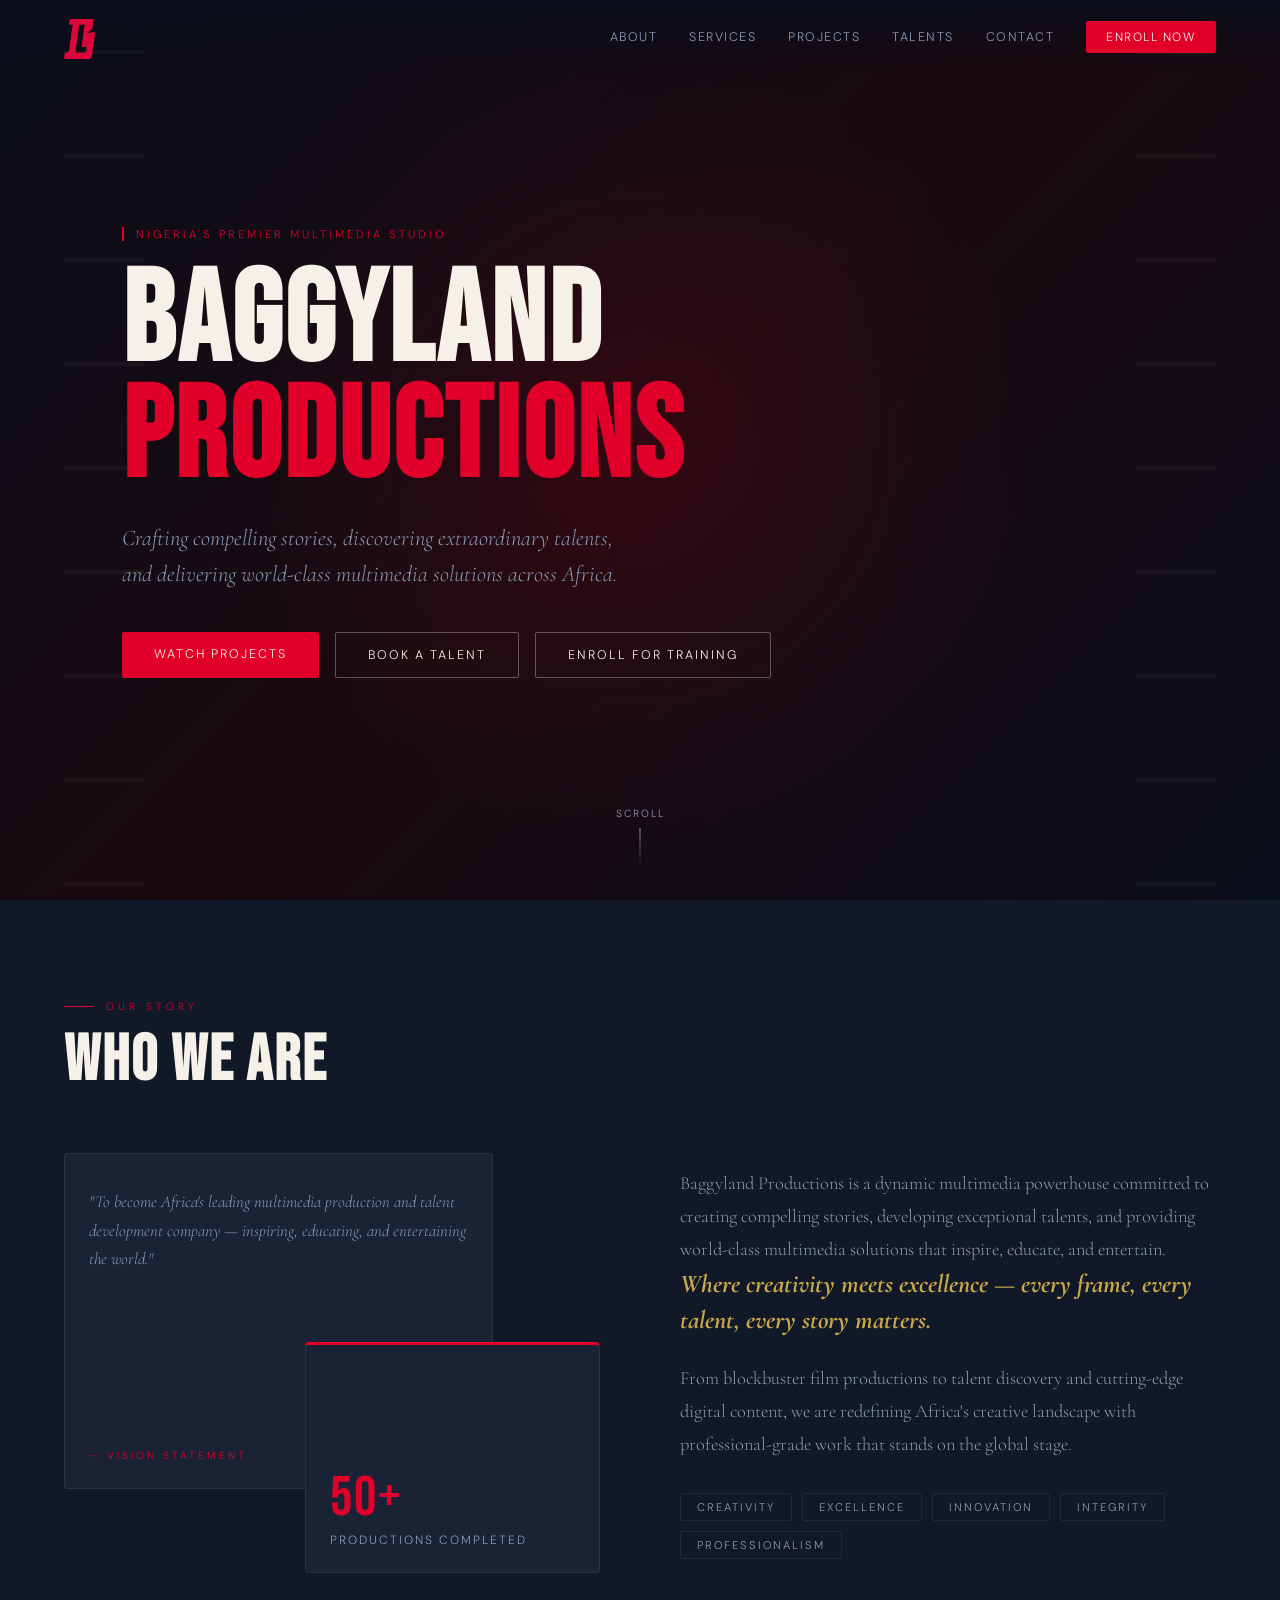
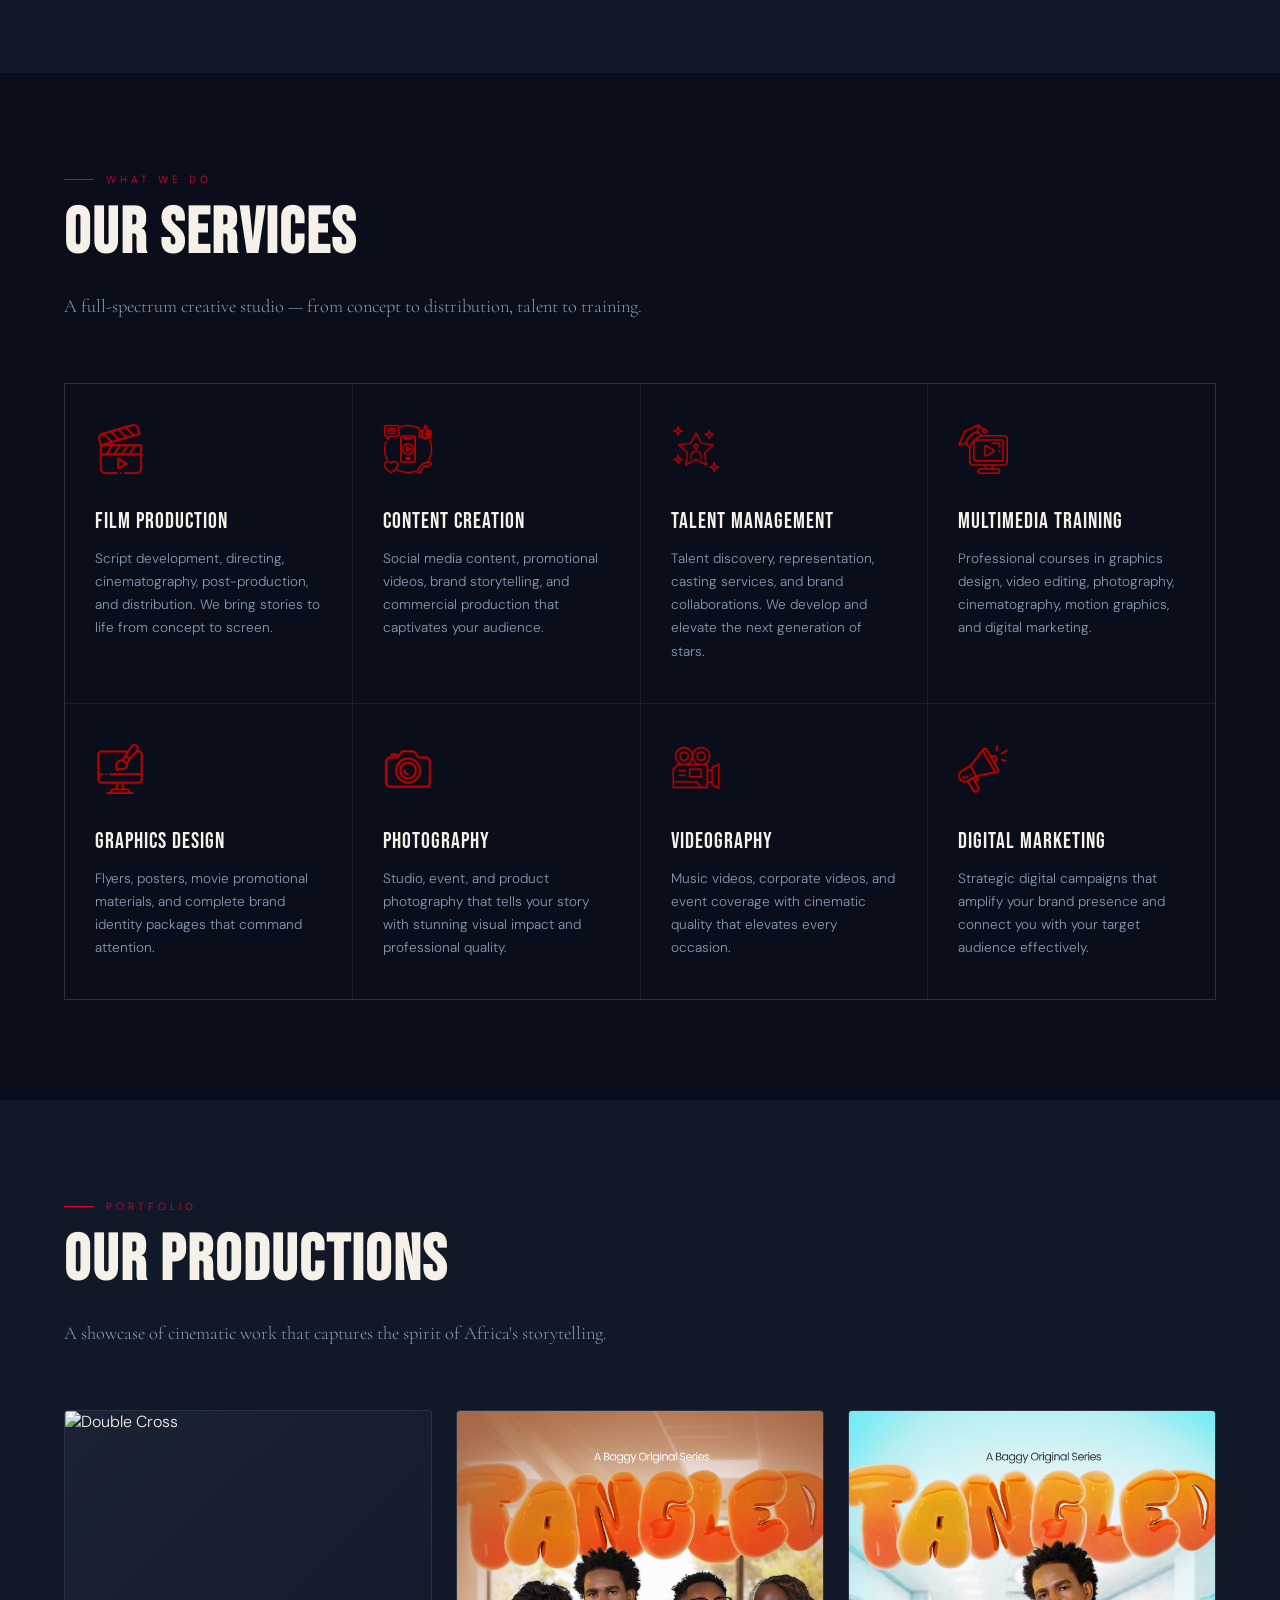
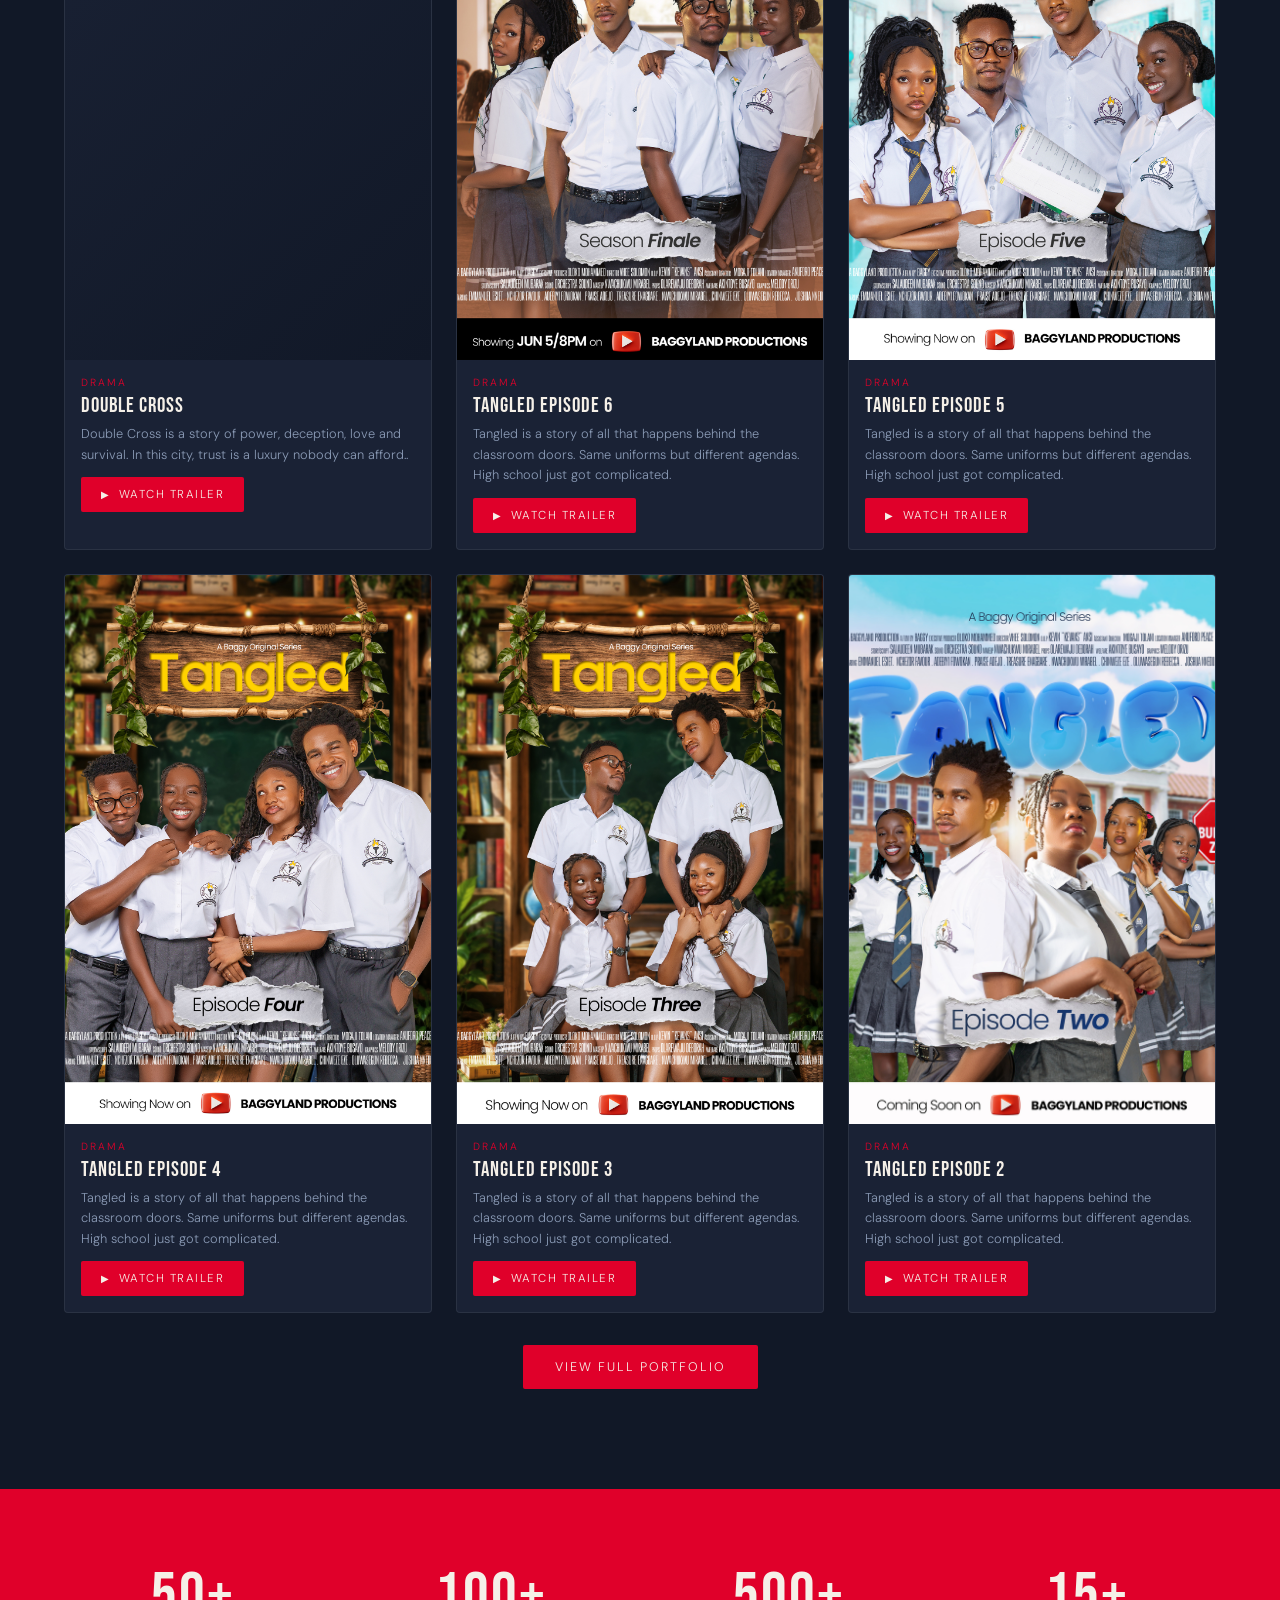
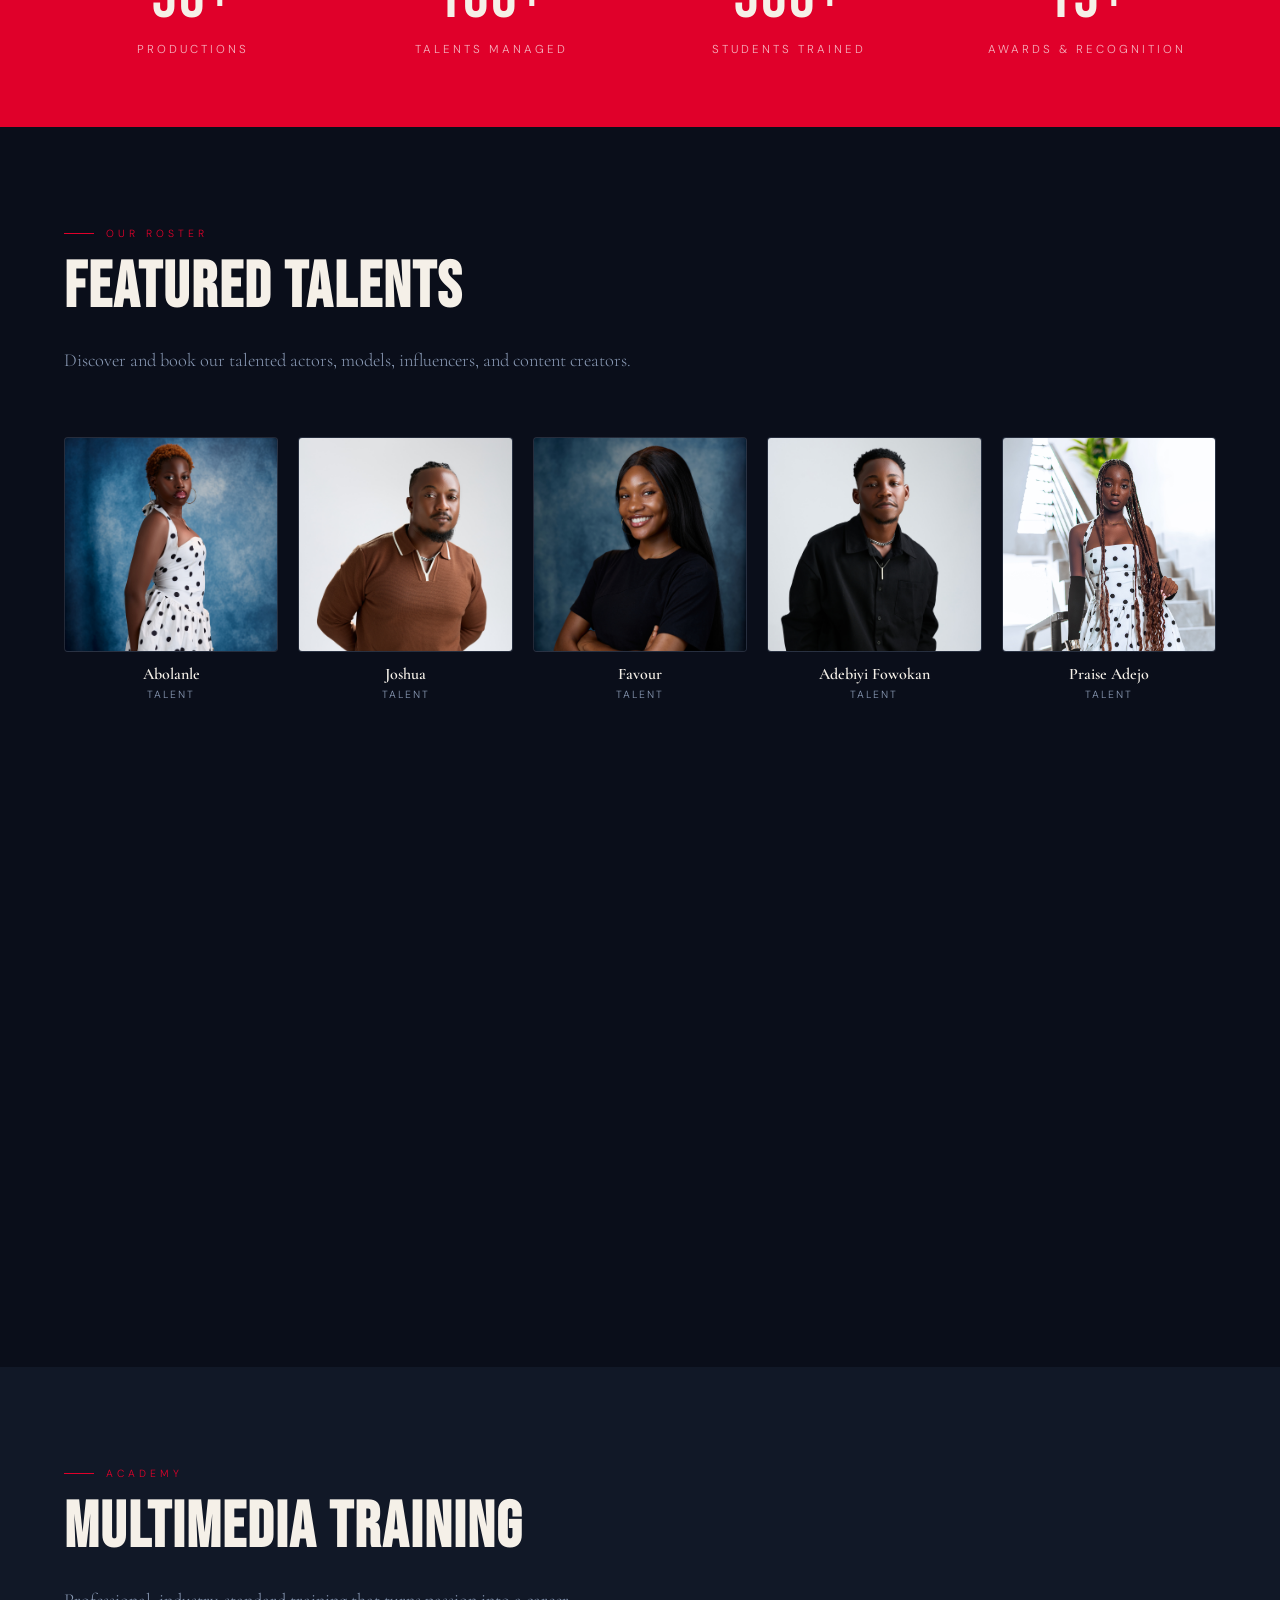
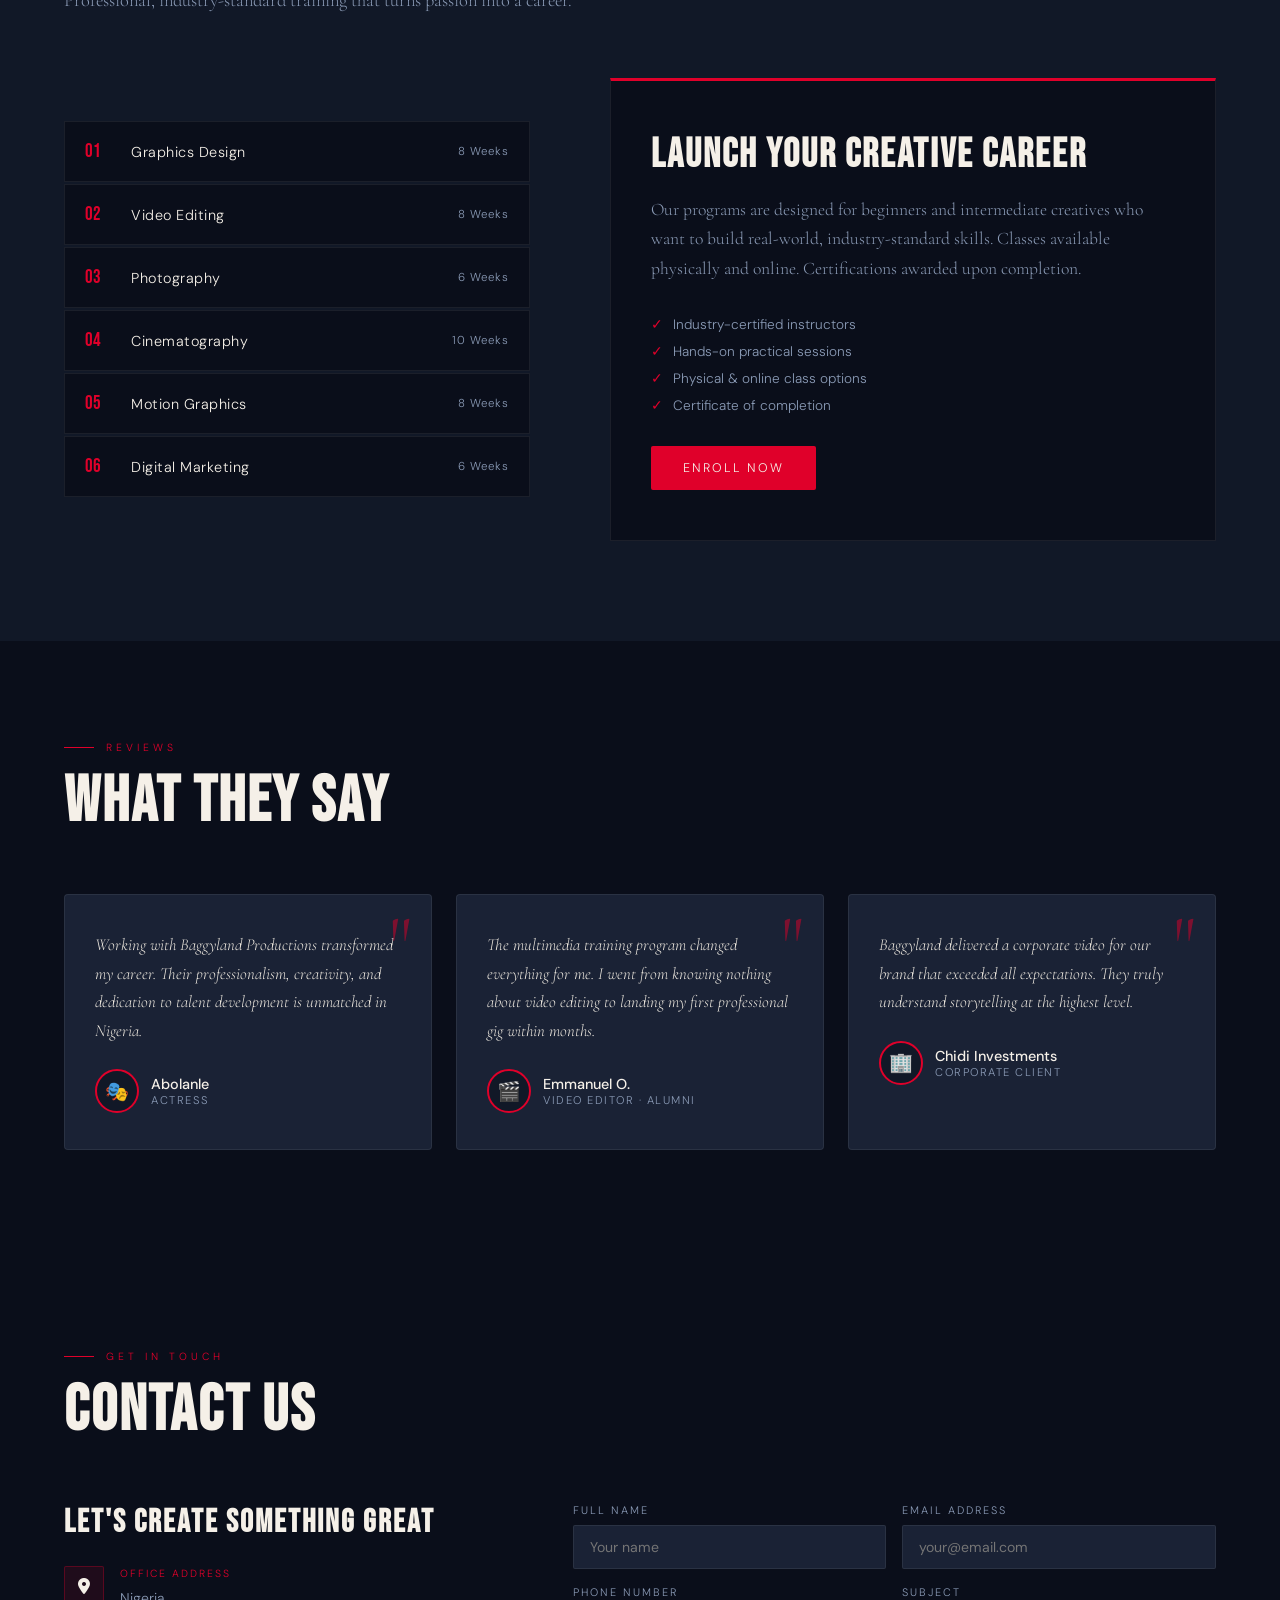
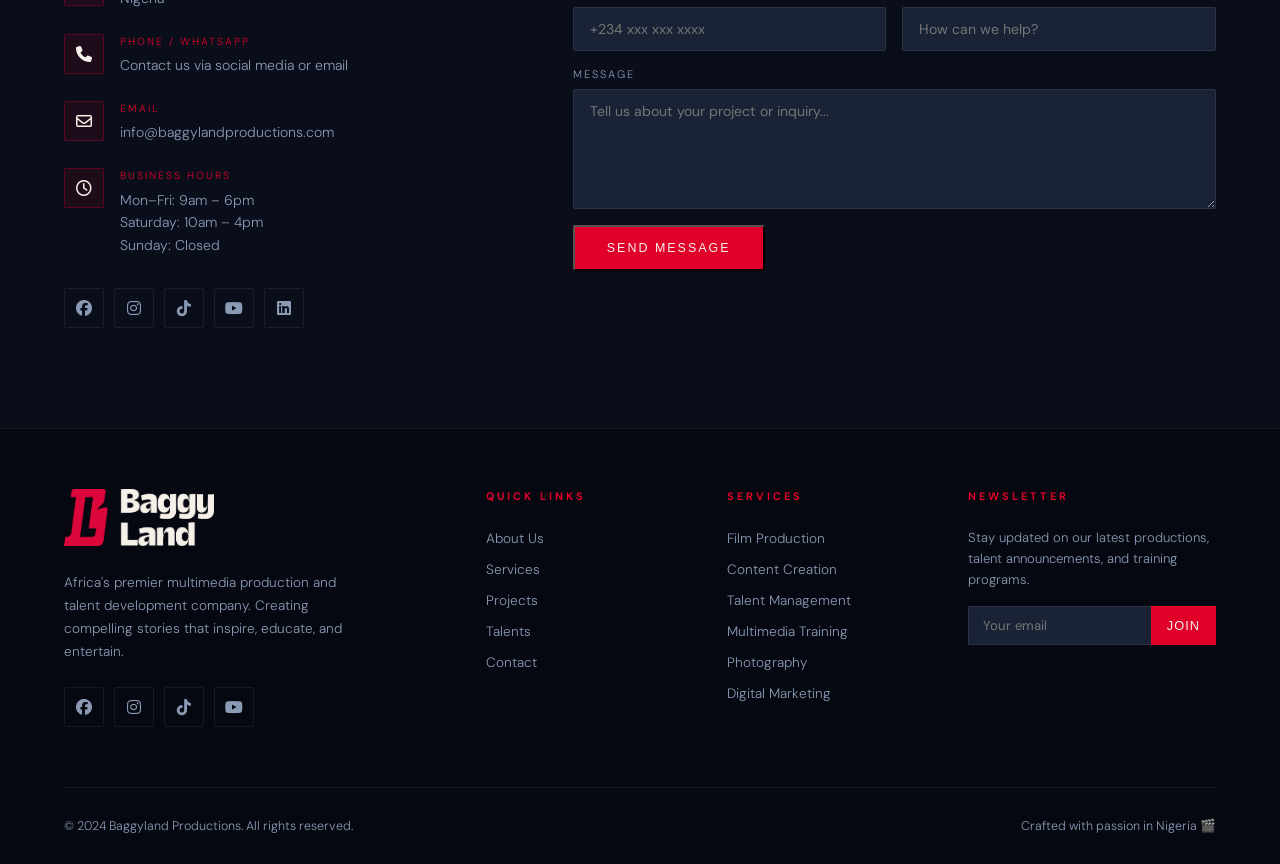
==== index.html @ 55b25e87 "Adjusted Talent pictures" ====
<!DOCTYPE html>
<html lang="en">
<head>
<meta charset="UTF-8">
<meta name="viewport" content="width=device-width, initial-scale=1.0">
<title>Baggyland Productions | Film · Talent · Training</title>
<link rel="preconnect" href="https://fonts.googleapis.com">
<link href="https://fonts.googleapis.com/css2?family=Bebas+Neue&family=Cormorant+Garamond:ital,wght@0,300;0,400;0,600;1,300;1,400&family=DM+Sans:wght@300;400;500&display=swap" rel="stylesheet">
<link rel="stylesheet" href="https://cdnjs.cloudflare.com/ajax/libs/font-awesome/6.5.0/css/all.min.css" />
<link rel="stylesheet" href="css/style.css">
</head>
<body>

<!-- ─── NAV ─── -->
<nav id="mainNav">
  <a href="index.html" class="nav-logo">
    <!-- BAGGY<span>LAND</span> -->
     <img src="img/logo-main.png" alt="BaggyLand Productions Logo" style="height: 55px; padding-top: 15px;">
  </a>
  <ul class="nav-links" id="navLinks">
    <li><a href="#about">About</a></li>
    <li><a href="#services">Services</a></li>
    <li><a href="projects.html">Projects</a></li>
    <li><a href="#talents">Talents</a></li>
    <!-- <li><a href="#crew">Crew</a></li> -->
    <li><a href="#contact">Contact</a></li>
    <li><a href="#training" class="cta-nav">Enroll Now</a></li>
  </ul>
  <div class="hamburger" id="hamburger" onclick="toggleNav()">
    <span></span><span></span><span></span>
  </div>
</nav>

<!-- ─── HERO ─── -->
<section id="hero">
  <div class="hero-bg"></div>
  <div class="hero-film-strips">
    <div class="strip"></div>
    <div class="strip"></div>
  </div>
  <div class="hero-glow"></div>
  <div class="hero-content">
    <span class="hero-tag">Nigeria's Premier Multimedia Studio</span>
    <h1 class="hero-title">
      BAGGYLAND<br>
      <span class="line2">PRODUCTIONS</span>
    </h1>
    <p class="hero-sub">Crafting compelling stories, discovering extraordinary talents, and delivering world-class multimedia solutions across Africa.</p>
    <div class="hero-btns">
      <a href="projects.html" class="btn-primary">Watch Projects</a>
      <a href="#talents" class="btn-outline">Book a Talent</a>
      <a href="#" class="btn-outline" onclick="openEnrollModal();return false;">Enroll for Training</a>
    </div>
  </div>
  <div class="hero-scroll">Scroll</div>
</section>

<!-- ─── ABOUT ─── -->
<section id="about">
  <div class="section-label">Our Story</div>
  <h2 class="section-title">WHO WE ARE</h2>
  <div class="about-grid">
    <div class="about-visual">
      <div class="about-card">
        <div class="about-card-inner" style="justify-content:flex-start; padding-top:10px;">
          <p style="font-family:'Cormorant Garamond',serif; font-size:1.05rem; font-style:italic; color:var(--text-muted); line-height:1.7;">
            "To become Africa's leading multimedia production and talent development company — inspiring, educating, and entertaining the world."
          </p>
          <div style="margin-top:auto;">
            <span style="font-size:0.65rem;letter-spacing:3px;text-transform:uppercase;color:var(--red);">— Vision Statement</span>
          </div>
        </div>
      </div>
      <div class="about-card">
        <div class="about-card-inner">
          <span class="about-stat-num">50+</span>
          <span class="about-stat-label">Productions Completed</span>
        </div>
      </div>
    </div>
    <div class="about-text">
      <p class="section-body">Baggyland Productions is a dynamic multimedia powerhouse committed to creating compelling stories, developing exceptional talents, and providing world-class multimedia solutions that inspire, educate, and entertain.</p>
      <h3>Where creativity meets excellence — every frame, every talent, every story matters.</h3>
      <p class="section-body">From blockbuster film productions to talent discovery and cutting-edge digital content, we are redefining Africa's creative landscape with professional-grade work that stands on the global stage.</p>
      <div class="values-list">
        <span class="value-tag">Creativity</span>
        <span class="value-tag">Excellence</span>
        <span class="value-tag">Innovation</span>
        <span class="value-tag">Integrity</span>
        <span class="value-tag">Professionalism</span>
      </div>
    </div>
  </div>
</section>

<!-- ─── SERVICES ─── -->
<section id="services">
  <div class="section-label">What We Do</div>
  <h2 class="section-title">OUR SERVICES</h2>
  <p class="section-body">A full-spectrum creative studio — from concept to distribution, talent to training.</p>
  <div class="services-grid">
    <div class="service-card">
      <span class="service-icon">
        <img src="img/services/film-production.png" alt="Film Production Icon" style="width:50px;height:50px;">
      </span>
      <div class="service-name">Film Production</div>
      <p class="service-desc">Script development, directing, cinematography, post-production, and distribution. We bring stories to life from concept to screen.</p>
    </div>
    <div class="service-card">
      <span class="service-icon">
        <img src="img/services/content-creation.png" alt="Content Creation Icon" style="width:50px;height:50px;">
      </span>
      <div class="service-name">Content Creation</div>
      <p class="service-desc">Social media content, promotional videos, brand storytelling, and commercial production that captivates your audience.</p>
    </div>
    <div class="service-card">
      <span class="service-icon">
        <img src="img/services/talent-management.png" alt="Talent Management Icon" style="width:50px;height:50px;">
      </span>
      <div class="service-name">Talent Management</div>
      <p class="service-desc">Talent discovery, representation, casting services, and brand collaborations. We develop and elevate the next generation of stars.</p>
    </div>
    <div class="service-card">
      <span class="service-icon">
        <img src="img/services/multimedia-training.png" alt="Multimedia Training Icon" style="width:50px;height:50px;">
      </span>
      <div class="service-name">Multimedia Training</div>
      <p class="service-desc">Professional courses in graphics design, video editing, photography, cinematography, motion graphics, and digital marketing.</p>
    </div>
    <div class="service-card">
      <span class="service-icon">
        <img src="img/services/graphics-design.png" alt="Graphics Design Icon" style="width:50px;height:50px;">
      </span>
      <div class="service-name">Graphics Design</div>
      <p class="service-desc">Flyers, posters, movie promotional materials, and complete brand identity packages that command attention.</p>
    </div>
    <div class="service-card">
      <span class="service-icon">
        <img src="img/services/photography.png" alt="Photography Icon" style="width:50px;height:50px;">
      </span>
      <div class="service-name">Photography</div>
      <p class="service-desc">Studio, event, and product photography that tells your story with stunning visual impact and professional quality.</p>
    </div>
    <div class="service-card">
      <span class="service-icon">
        <img src="img/services/videography.png" alt="Videography Icon" style="width:50px;height:50px;">
      </span>
      <div class="service-name">Videography</div>
      <p class="service-desc">Music videos, corporate videos, and event coverage with cinematic quality that elevates every occasion.</p>
    </div>
    <div class="service-card">
      <span class="service-icon">
        <img src="img/services/digital-marketing.png" alt="Digital Marketing Icon" style="width:50px;height:50px;">
      </span>
      <div class="service-name">Digital Marketing</div>
      <p class="service-desc">Strategic digital campaigns that amplify your brand presence and connect you with your target audience effectively.</p>
    </div>
  </div>
</section>

<!-- ─── PROJECTS ─── -->
<section id="projects">
  <div class="section-label">Portfolio</div>
  <h2 class="section-title">OUR PRODUCTIONS</h2>
  <p class="section-body">A showcase of cinematic work that captures the spirit of Africa's storytelling.</p>
  <div class="projects-grid">

    <div class="project-card">
      <div class="project-poster">
        <div class="poster-placeholder">
          <!-- <span class="poster-icon">🎬</span>
          <span class="poster-title-text">Her Father's Pride</span> -->
          <img src="img/projects/double cross idea 4.jpg" alt="Double Cross" style="width:100%;height:100%;object-fit:cover;">
        </div>
        <div class="project-overlay">
          <a href="https://youtu.be/qN17_qWhwe0?si=dh6-2VmSvGnfI-eP" target="_blank" class="btn-trailer">Watch Trailer</a>
        </div>
      </div>
      <div class="project-info">
        <div class="project-genre">Drama</div>
        <div class="project-title">Double Cross</div>
        <p class="project-synopsis">Double Cross is a story of power, deception, love and survival. In this city, trust is a luxury nobody can afford..</p>
        <a href="https://youtu.be/qN17_qWhwe0?si=dh6-2VmSvGnfI-eP" target="_blank" class="btn-trailer">Watch Trailer</a>
      </div>
    </div>


    <div class="project-card">
      <div class="project-poster">
        <div class="poster-placeholder">
          <!-- <span class="poster-icon">🎬</span>
          <span class="poster-title-text">Her Father's Pride</span> -->
          <img src="img/projects/tangled episode finale ig.jpg" alt="Tangled Episode 6" style="width:100%;height:100%;object-fit:cover;">
        </div>
        <div class="project-overlay">
          <a href="https://youtu.be/yL7bYCGACjY?si=Y28kYSCqZ-mWB1Cw" target="_blank" class="btn-trailer">Watch Trailer</a>
        </div>
      </div>
      <div class="project-info">
        <div class="project-genre">Drama</div>
        <div class="project-title">Tangled Episode 6</div>
        <p class="project-synopsis">Tangled is a story of all that happens behind the classroom doors. Same uniforms but different agendas. High school just got complicated.</p>
        <a href="https://youtu.be/yL7bYCGACjY?si=Y28kYSCqZ-mWB1Cw" target="_blank" class="btn-trailer">Watch Trailer</a>
      </div>
    </div>

    <div class="project-card">
      <div class="project-poster">
        <div class="poster-placeholder">
          <!-- <span class="poster-icon">🎬</span>
          <span class="poster-title-text">Her Father's Pride</span> -->
          <img src="img/projects/tangled episode 5 showing now.jpg" alt="Tangled Episode 5" style="width:100%;height:100%;object-fit:cover;">
        </div>
        <div class="project-overlay">
          <a href="https://youtu.be/7h5HLM_YAR8?si=WAFN7QFj8Bm05LLJ" target="_blank" class="btn-trailer">Watch Trailer</a>
        </div>
      </div>
      <div class="project-info">
        <div class="project-genre">Drama</div>
        <div class="project-title">Tangled Episode 5</div>
        <p class="project-synopsis">Tangled is a story of all that happens behind the classroom doors. Same uniforms but different agendas. High school just got complicated.</p>
        <a href="https://youtu.be/7h5HLM_YAR8?si=WAFN7QFj8Bm05LLJ" target="_blank" class="btn-trailer">Watch Trailer</a>
      </div>
    </div>

    <div class="project-card">
      <div class="project-poster">
        <div class="poster-placeholder">
          <!-- <span class="poster-icon">🎬</span>
          <span class="poster-title-text">Her Father's Pride</span> -->
          <img src="img/projects/tangled episode 4 showing now.jpg" alt="Tangled Episode 4" style="width:100%;height:100%;object-fit:cover;">
        </div>
        <div class="project-overlay">
          <a href="https://youtu.be/ogLDfxRWFLA?si=pT3QX0CmpMIL8PE2" target="_blank" class="btn-trailer">Watch Trailer</a>
        </div>
      </div>
      <div class="project-info">
        <div class="project-genre">Drama</div>
        <div class="project-title">Tangled Episode 4</div>
        <p class="project-synopsis">Tangled is a story of all that happens behind the classroom doors. Same uniforms but different agendas. High school just got complicated.</p>
        <a href="https://youtu.be/ogLDfxRWFLA?si=pT3QX0CmpMIL8PE2" target="_blank" class="btn-trailer">Watch Trailer</a>
      </div>
    </div>

    <div class="project-card">
      <div class="project-poster">
        <div class="poster-placeholder">
          <!-- <span class="poster-icon">🎬</span>
          <span class="poster-title-text">Her Father's Pride</span> -->
          <img src="img/projects/tangled episode 3.jpg" alt="Tangled Episode 3" style="width:100%;height:100%;object-fit:cover;">
        </div>
        <div class="project-overlay">
          <a href="https://youtu.be/mPhjsYZVoXI?si=58W7Gwl8JkqNQb6W" target="_blank" class="btn-trailer">Watch Trailer</a>
        </div>
      </div>
      <div class="project-info">
        <div class="project-genre">Drama</div>
        <div class="project-title">Tangled Episode 3</div>
        <p class="project-synopsis">Tangled is a story of all that happens behind the classroom doors. Same uniforms but different agendas. High school just got complicated.</p>
        <a href="https://youtu.be/mPhjsYZVoXI?si=58W7Gwl8JkqNQb6W" target="_blank" class="btn-trailer">Watch Trailer</a>
      </div>
    </div>

    <!-- <div class="project-card">
      <div class="project-poster">
        <div class="poster-placeholder">
          <span class="poster-icon">🎬</span>
          <span class="poster-title-text">The Night Before Christmas</span>
        </div>
        <div class="project-overlay">
          <a href="https://www.youtube.com" target="_blank" class="btn-trailer">Watch Trailer</a>
        </div>
      </div>
      <div class="project-info">
        <div class="project-genre">Drama · Thriller</div>
        <div class="project-title">The Night Before Christmas</div>
        <p class="project-synopsis">A gripping festive thriller that unravels dark secrets hidden beneath holiday celebrations.</p>
        <a href="https://www.youtube.com" target="_blank" class="btn-trailer">Watch Trailer</a>
      </div>
    </div> -->

    <div class="project-card">
      <div class="project-poster">
        <div class="poster-placeholder">
          <!-- <span class="poster-icon">🎬</span>
          <span class="poster-title-text">Her Father's Pride</span> -->
          <img src="img/projects/tangled epiode 2.jpg" alt="Tangled Episode 2" style="width:100%;height:100%;object-fit:cover;">
        </div>
        <div class="project-overlay">
          <a href="https://youtu.be/eY76VqG8pew?si=X1CoXKwA8rnbqLcl" target="_blank" class="btn-trailer">Watch Trailer</a>
        </div>
      </div>
      <div class="project-info">
        <div class="project-genre">Drama</div>
        <div class="project-title">Tangled Episode 2</div>
        <p class="project-synopsis">Tangled is a story of all that happens behind the classroom doors. Same uniforms but different agendas. High school just got complicated.</p>
        <a href="https://youtu.be/eY76VqG8pew?si=X1CoXKwA8rnbqLcl" target="_blank" class="btn-trailer">Watch Trailer</a>
      </div>
    </div>

    <!-- <div class="project-card" style="display:flex;align-items:center;justify-content:center;min-height:300px;border-style:dashed;">
      <div style="text-align:center;padding:40px;">
        <span style="font-size:2rem;display:block;margin-bottom:12px;opacity:0.3;">+</span>
        <div style="font-size:0.72rem;letter-spacing:2px;text-transform:uppercase;color:var(--text-muted);">More Coming Soon</div>
      </div>
    </div> -->

  </div>

  <div style="text-align:center;margin-top:2rem;">
    <a href="projects.html" class="btn-primary">View Full Portfolio</a>
  </div>
</section>

<!-- ─── STATS ─── -->
<section id="stats">
  <div class="stats-grid">
    <div>
      <span class="stat-num">50+</span>
      <div class="stat-label">Productions</div>
    </div>
    <div>
      <span class="stat-num">100+</span>
      <div class="stat-label">Talents Managed</div>
    </div>
    <div>
      <span class="stat-num">500+</span>
      <div class="stat-label">Students Trained</div>
    </div>
    <div>
      <span class="stat-num">15+</span>
      <div class="stat-label">Awards & Recognition</div>
    </div>
  </div>
</section>

<!-- ─── TALENTS ─── -->
<section id="talents">
  <div class="section-label">Our Roster</div>
  <h2 class="section-title">FEATURED TALENTS</h2>
  <p class="section-body">Discover and book our talented actors, models, influencers, and content creators.</p>
  <div class="talents-grid">
    <div class="talent-card" onclick="openBookingModal('Abolanle')">
      <div class="talent-avatar">
        <img src="img/talents/abolanle.jpg" alt="Abolanle">
        <div class="talent-avatar-overlay">Book Now</div>
      </div>
      <div class="talent-name">Abolanle</div>
      <div class="talent-cat">Talent</div>
    </div>
    <div class="talent-card" onclick="openBookingModal('Joshua')">
      <div class="talent-avatar">
        <img src="img/talents/joshua.jpg" alt="Joshua">
        <div class="talent-avatar-overlay">Book Now</div>
      </div>
      <div class="talent-name">Joshua</div>
      <div class="talent-cat">Talent</div>
    </div>
    <div class="talent-card" onclick="openBookingModal('Favour')">
      <div class="talent-avatar">
        <img src="img/talents/favour nchezor.jpg" alt="Favour">
        <div class="talent-avatar-overlay">Book Now</div>
      </div>
      <div class="talent-name">Favour</div>
      <div class="talent-cat">Talent</div>
    </div>
    <div class="talent-card" onclick="openBookingModal('Adebiyi Fowokan')">
      <div class="talent-avatar">
        <img src="img/talents/Adebiyi.jpg" alt="Adebiyi Fowokan">
        <div class="talent-avatar-overlay">Book Now</div>
      </div>
      <div class="talent-name">Adebiyi Fowokan</div>
      <div class="talent-cat">Talent</div>
    </div>
    <div class="talent-card" onclick="openBookingModal('Praise Adejo')">
      <div class="talent-avatar">
        <img src="img/talents/praise-ade.jpeg" alt="Praise Adejo">
        <div class="talent-avatar-overlay">Book Now</div>
      </div>
      <div class="talent-name">Praise Adejo</div>
      <div class="talent-cat">Talent</div>
    </div>
    <div class="talent-card" onclick="openBookingModal('Morenikeji Precious')">
      <div class="talent-avatar">
        <img src="img/talents/precious morenikeji.jpg" alt="Morenikeji Precious">
        <div class="talent-avatar-overlay">Book Now</div>
      </div>
      <div class="talent-name">Morenikeji Precious</div>
      <div class="talent-cat">Talent</div>
    </div>
    <div class="talent-card" onclick="openBookingModal('Mirabel Nwachukwu')">
      <div class="talent-avatar">
        <img src="img/talents/mirabel nwachukwu.jpg" alt="Mirabel Nwachukwu">
        <div class="talent-avatar-overlay">Book Now</div>
      </div>
      <div class="talent-name">Mirabel Nwachukwu</div>
      <div class="talent-cat">Talent</div>
    </div>
    <div class="talent-card" onclick="openBookingModal('Richard')">
      <div class="talent-avatar">
        <img src="img/talents/richard.jpg" alt="Richard">
        <div class="talent-avatar-overlay">Book Now</div>
      </div>
      <div class="talent-name">Richard</div>
      <div class="talent-cat">Talent</div>
    </div>
    <div class="talent-card" onclick="openBookingModal('Faith')">
      <div class="talent-avatar">
        <img src="img/talents/faith.jpg" alt="Faith">
        <div class="talent-avatar-overlay">Book Now</div>
      </div>
      <div class="talent-name">Faith</div>
      <div class="talent-cat">Talent</div>
    </div>
    <div class="talent-card" onclick="openBookingModal('Chinweze Eze')">
      <div class="talent-avatar">
        <img src="img/talents/chinweze.jpg" alt="Chinweze Eze">
        <div class="talent-avatar-overlay">Book Now</div>
      </div>
      <div class="talent-name">Chinweze Eze</div>
      <div class="talent-cat">Talent</div>
    </div>
    <div class="talent-card" onclick="openBookingModal('Ifeoluwa')">
      <div class="talent-avatar">
        <img src="img/talents/ifeoluwa.jpg" alt="Ifeoluwa">
        <div class="talent-avatar-overlay">Book Now</div>
      </div>
      <div class="talent-name">Ifeoluwa</div>
      <div class="talent-cat">Talent</div>
    </div>
    <div class="talent-card" onclick="openBookingModal('Osas')">
      <div class="talent-avatar">
        <img src="img/talents/osas.jpg" alt="Osas">
        <div class="talent-avatar-overlay">Book Now</div>
      </div>
      <div class="talent-name">Osas</div>
      <div class="talent-cat">Talent</div>
    </div>
  </div>
</section>

<!-- ─── TRAINING ─── -->
<section id="training">
  <div class="section-label">Academy</div>
  <h2 class="section-title">MULTIMEDIA TRAINING</h2>
  <p class="section-body">Professional, industry-standard training that turns passion into a career.</p>
  <div class="training-grid">
    <div class="course-list">
      <div class="course-item">
        <div class="course-item-left">
          <span class="course-num">01</span>
          <span class="course-name">Graphics Design</span>
        </div>
        <span class="course-duration">8 Weeks</span>
      </div>
      <div class="course-item">
        <div class="course-item-left">
          <span class="course-num">02</span>
          <span class="course-name">Video Editing</span>
        </div>
        <span class="course-duration">8 Weeks</span>
      </div>
      <div class="course-item">
        <div class="course-item-left">
          <span class="course-num">03</span>
          <span class="course-name">Photography</span>
        </div>
        <span class="course-duration">6 Weeks</span>
      </div>
      <div class="course-item">
        <div class="course-item-left">
          <span class="course-num">04</span>
          <span class="course-name">Cinematography</span>
        </div>
        <span class="course-duration">10 Weeks</span>
      </div>
      <div class="course-item">
        <div class="course-item-left">
          <span class="course-num">05</span>
          <span class="course-name">Motion Graphics</span>
        </div>
        <span class="course-duration">8 Weeks</span>
      </div>
      <div class="course-item">
        <div class="course-item-left">
          <span class="course-num">06</span>
          <span class="course-name">Digital Marketing</span>
        </div>
        <span class="course-duration">6 Weeks</span>
      </div>
    </div>
    <div class="training-cta-box">
      <h3>LAUNCH YOUR CREATIVE CAREER</h3>
      <p>Our programs are designed for beginners and intermediate creatives who want to build real-world, industry-standard skills. Classes available physically and online. Certifications awarded upon completion.</p>
      <ul style="list-style:none;display:flex;flex-direction:column;gap:10px;margin-bottom:2rem;">
        <li style="display:flex;align-items:center;gap:10px;font-size:0.85rem;color:var(--text-muted);">
          <span style="color:var(--red);">✓</span> Industry-certified instructors
        </li>
        <li style="display:flex;align-items:center;gap:10px;font-size:0.85rem;color:var(--text-muted);">
          <span style="color:var(--red);">✓</span> Hands-on practical sessions
        </li>
        <li style="display:flex;align-items:center;gap:10px;font-size:0.85rem;color:var(--text-muted);">
          <span style="color:var(--red);">✓</span> Physical & online class options
        </li>
        <li style="display:flex;align-items:center;gap:10px;font-size:0.85rem;color:var(--text-muted);">
          <span style="color:var(--red);">✓</span> Certificate of completion
        </li>
      </ul>
      <a href="#" class="btn-primary" onclick="openEnrollModal();return false;">Enroll Now</a>
    </div>
  </div>
</section>

<!-- ─── TESTIMONIALS ─── -->
<section id="testimonials">
  <div class="section-label">Reviews</div>
  <h2 class="section-title">WHAT THEY SAY</h2>
  <div class="testimonials-grid">
    <div class="testimonial-card">
      <p class="testimonial-text">Working with Baggyland Productions transformed my career. Their professionalism, creativity, and dedication to talent development is unmatched in Nigeria.</p>
      <div class="testimonial-author">
        <div class="testimonial-avatar">🎭</div>
        <div>
          <div class="testimonial-name">Abolanle</div>
          <div class="testimonial-role">Actress</div>
        </div>
      </div>
    </div>
    <div class="testimonial-card">
      <p class="testimonial-text">The multimedia training program changed everything for me. I went from knowing nothing about video editing to landing my first professional gig within months.</p>
      <div class="testimonial-author">
        <div class="testimonial-avatar">🎬</div>
        <div>
          <div class="testimonial-name">Emmanuel O.</div>
          <div class="testimonial-role">Video Editor · Alumni</div>
        </div>
      </div>
    </div>
    <div class="testimonial-card">
      <p class="testimonial-text">Baggyland delivered a corporate video for our brand that exceeded all expectations. They truly understand storytelling at the highest level.</p>
      <div class="testimonial-author">
        <div class="testimonial-avatar">🏢</div>
        <div>
          <div class="testimonial-name">Chidi Investments</div>
          <div class="testimonial-role">Corporate Client</div>
        </div>
      </div>
    </div>
  </div>
</section>

<!-- ─── CREW ─── -->
<!-- <section id="crew">
  <div class="section-label">The Team</div>
  <h2 class="section-title">MEET THE CREW</h2>
  <p class="section-body">The creative minds and industry professionals behind every Baggyland production.</p>
  <div class="crew-grid">
    <div class="crew-card">
      <div class="crew-photo">👔</div>
      <div class="crew-info">
        <div class="crew-name">Chief Executive Officer</div>
        <div class="crew-position">Executive Management</div>
      </div>
    </div>
    <div class="crew-card">
      <div class="crew-photo">👔</div>
      <div class="crew-info">
        <div class="crew-name">Managing Director</div>
        <div class="crew-position">Executive Management</div>
      </div>
    </div>
    <div class="crew-card">
      <div class="crew-photo">🎬</div>
      <div class="crew-info">
        <div class="crew-name">Lead Director</div>
        <div class="crew-position">Production Team</div>
      </div>
    </div>
    <div class="crew-card">
      <div class="crew-photo">
        <img src="img/crew/olaleye-adebayo.jpeg" alt="Olaleye Adebayo">
      </div>
      <div class="crew-info">
        <div class="crew-name">Olaleye Adebayo John</div>
        <div class="crew-position">Cinematographer/ Editor</div>
      </div>
    </div>
    <div class="crew-card">
      <div class="crew-photo">✂️</div>
      <div class="crew-info">
        <div class="crew-name">Video Editor</div>
        <div class="crew-position">Production Team</div>
      </div>
    </div>
    <div class="crew-card">
      <div class="crew-photo">🎨</div>
      <div class="crew-info">
        <div class="crew-name">Graphics Designer</div>
        <div class="crew-position">Production Team</div>
      </div>
    </div>
    <div class="crew-card">
      <div class="crew-photo">🎓</div>
      <div class="crew-info">
        <div class="crew-name">Lead Instructor</div>
        <div class="crew-position">Training Department</div>
      </div>
    </div>
    <div class="crew-card">
      <div class="crew-photo">📷</div>
      <div class="crew-info">
        <div class="crew-name">Photography Instructor</div>
        <div class="crew-position">Training Department</div>
      </div>
    </div>
  </div>
</section> -->

<!-- ─── CONTACT ─── -->
<section id="contact">
  <div class="section-label">Get In Touch</div>
  <h2 class="section-title">CONTACT US</h2>
  <div class="contact-grid">
    <div class="contact-info">
      <h3>LET'S CREATE SOMETHING GREAT</h3>
      <div class="contact-item">
        <div class="contact-icon"><span class="fas fa-map-marker-alt"></span></div>
        <div class="contact-item-text">
          <div class="contact-item-label">Office Address</div>
          Nigeria
        </div>
      </div>
      <div class="contact-item">
        <div class="contact-icon"><span class="fas fa-phone"></span></div>
        <div class="contact-item-text">
          <div class="contact-item-label">Phone / WhatsApp</div>
          Contact us via social media or email
        </div>
      </div>
      <div class="contact-item">
        <div class="contact-icon"><span class="far fa-envelope"></span></div>
        <div class="contact-item-text">
          <div class="contact-item-label">Email</div>
          info@baggylandproductions.com
        </div>
      </div>
      <div class="contact-item">
        <div class="contact-icon"><span class="far fa-clock"></span></div>
        <div class="contact-item-text">
          <div class="contact-item-label">Business Hours</div>
          Mon–Fri: 9am – 6pm<br>Saturday: 10am – 4pm<br>Sunday: Closed
        </div>
      </div>
      <div class="social-links">
        <a href="#" class="social-btn" title="Facebook"><span class="fab fa-facebook"></span></a>
        <a href="#" class="social-btn" title="Instagram"><span class="fab fa-instagram"></span></a>
        <a href="#" class="social-btn" title="TikTok"><span class="fab fa-tiktok"></span></a>
        <a href="#" class="social-btn" title="YouTube"><span class="fab fa-youtube"></span></a>
        <a href="#" class="social-btn" title="LinkedIn"><span class="fab fa-linkedin"></span></a>
      </div>
    </div>
    <form class="contact-form" onsubmit="handleContactSubmit(event)">
      <div class="form-row">
        <div class="form-group">
          <label>Full Name</label>
          <input type="text" placeholder="Your name" required>
        </div>
        <div class="form-group">
          <label>Email Address</label>
          <input type="email" placeholder="your@email.com" required>
        </div>
      </div>
      <div class="form-row">
        <div class="form-group">
          <label>Phone Number</label>
          <input type="tel" placeholder="+234 xxx xxx xxxx">
        </div>
        <div class="form-group">
          <label>Subject</label>
          <input type="text" placeholder="How can we help?" required>
        </div>
      </div>
      <div class="form-group">
        <label>Message</label>
        <textarea placeholder="Tell us about your project or inquiry..."></textarea>
      </div>
      <button type="submit" class="btn-primary" style="align-self:flex-start;">Send Message</button>
    </form>
  </div>
</section>

<!-- ─── FOOTER ─── -->
<footer>
  <div class="footer-grid">
    <div class="footer-brand">
      <a href="index.html" class="nav-logo">
        <img src="img/footer logo.png" alt="BaggyLand Productions Logo" style="width: 150px;">
      </a>
      <p>Africa's premier multimedia production and talent development company. Creating compelling stories that inspire, educate, and entertain.</p>
      <div class="social-links" style="margin-top:1.5rem;">
        <a href="#" class="social-btn" title="Facebook"><span class="fab fa-facebook"></span></a>
        <a href="#" class="social-btn" title="Instagram"><span class="fab fa-instagram"></span></a>
        <a href="#" class="social-btn" title="TikTok"><span class="fab fa-tiktok"></span></a>
        <a href="#" class="social-btn" title="YouTube"><span class="fab fa-youtube"></span></a>
      </div>
    </div>
    <div class="footer-col">
      <h4>Quick Links</h4>
      <ul>
        <li><a href="#about">About Us</a></li>
        <li><a href="#services">Services</a></li>
        <li><a href="projects.html">Projects</a></li>
        <li><a href="#talents">Talents</a></li>
        <!-- <li><a href="#crew">Our Crew</a></li> -->
        <li><a href="#contact">Contact</a></li>
      </ul>
    </div>
    <div class="footer-col">
      <h4>Services</h4>
      <ul>
        <li><a href="#services">Film Production</a></li>
        <li><a href="#services">Content Creation</a></li>
        <li><a href="#services">Talent Management</a></li>
        <li><a href="#training">Multimedia Training</a></li>
        <li><a href="#services">Photography</a></li>
        <li><a href="#services">Digital Marketing</a></li>
      </ul>
    </div>
    <div class="footer-col">
      <h4>Newsletter</h4>
      <p style="font-size:0.82rem;color:var(--text-muted);line-height:1.6;margin-bottom:0.5rem;">Stay updated on our latest productions, talent announcements, and training programs.</p>
      <div class="newsletter-form">
        <input type="email" placeholder="Your email">
        <button type="button" onclick="handleNewsletter()">Join</button>
      </div>
    </div>
  </div>
  <div class="footer-bottom">
    <span>© 2024 Baggyland Productions. All rights reserved.</span>
    <span>Crafted with passion in Nigeria 🎬</span>
  </div>
</footer>

<!-- ─── ENROLLMENT MODAL ─── -->
<div class="modal-overlay" id="enrollModal">
  <div class="modal" style="position:relative;">
    <button class="modal-close" onclick="closeEnrollModal()">✕</button>
    <h2>ENROLL NOW</h2>
    <p>Join our professional multimedia training program. Fill out the form below to begin your creative journey.</p>
    <form style="display:flex;flex-direction:column;gap:16px;" onsubmit="handleEnrollSubmit(event)">
      <div class="form-row">
        <div class="form-group">
          <label>Full Name</label>
          <input type="text" placeholder="Your full name" required>
        </div>
        <div class="form-group">
          <label>Email Address</label>
          <input type="email" placeholder="your@email.com" required>
        </div>
      </div>
      <div class="form-row">
        <div class="form-group">
          <label>Phone Number</label>
          <input type="tel" placeholder="+234 xxx xxx xxxx" required>
        </div>
        <div class="form-group">
          <label>Date of Birth</label>
          <input type="date" required>
        </div>
      </div>
      <div class="form-row">
        <div class="form-group">
          <label>Gender</label>
          <select>
            <option>Male</option>
            <option>Female</option>
            <option>Prefer not to say</option>
          </select>
        </div>
        <div class="form-group">
          <label>State</label>
          <input type="text" placeholder="Your state">
        </div>
      </div>
      <div class="form-group">
        <label>Course Selection</label>
        <select>
          <option>Graphics Design</option>
          <option>Video Editing</option>
          <option>Photography</option>
          <option>Cinematography</option>
          <option>Motion Graphics</option>
          <option>Digital Marketing</option>
        </select>
      </div>
      <div class="form-group">
        <label>Training Mode</label>
        <select>
          <option>Physical Class</option>
          <option>Online Class</option>
        </select>
      </div>
      <button type="submit" class="btn-primary" style="margin-top:8px;">Complete Enrollment</button>
    </form>
  </div>
</div>

<!-- ─── BOOKING MODAL ─── -->
<div class="modal-overlay" id="bookingModal">
  <div class="modal" style="position:relative;max-width:600px;">
    <button class="modal-close" onclick="closeBookingModal()">✕</button>
    <h2>BOOK A TALENT</h2>
    <p>You are booking: <strong class="talent-booked-name" id="bookedTalentName">—</strong></p>
    <form style="display:flex;flex-direction:column;gap:16px;" onsubmit="handleBookingSubmit(event)">
      <div class="form-row">
        <div class="form-group">
          <label>Client Name</label>
          <input type="text" required placeholder="Your full name">
        </div>
        <div class="form-group">
          <label>Company Name</label>
          <input type="text" placeholder="Company (optional)">
        </div>
      </div>
      <div class="form-row">
        <div class="form-group">
          <label>Email</label>
          <input type="email" required placeholder="your@email.com">
        </div>
        <div class="form-group">
          <label>Phone Number</label>
          <input type="tel" placeholder="+234 xxx xxx xxxx">
        </div>
      </div>
      <div class="form-row">
        <div class="form-group">
          <label>Event Type</label>
          <select>
            <option>Movie Role</option>
            <option>Commercial</option>
            <option>Photoshoot</option>
            <option>Influencer Campaign</option>
            <option>Event Appearance</option>
          </select>
        </div>
        <div class="form-group">
          <label>Event Date</label>
          <input type="date">
        </div>
      </div>
      <div class="form-group">
        <label>Event Location</label>
        <input type="text" placeholder="City, State">
      </div>
      <div class="form-group">
        <label>Project Description</label>
        <textarea placeholder="Tell us about the project..."></textarea>
      </div>
      <button type="submit" class="btn-primary">Submit Booking Request</button>
    </form>
  </div>
</div>

<!-- ─── TOAST ─── -->
<div class="toast" id="toast">✓ Message sent successfully!</div>

<script src="js/main.js"></script>
</body>
</html>
---- css/style.css ----
:root {
    --navy: #0a0e1a;
    --navy-mid: #111827;
    --navy-light: #1a2235;
    --red: #e0002a;
    --red-dark: #b00020;
    --white: #f5f0e8;
    --cream: #ede8df;
    --gold: #c9a84c;
    --text-muted: #8a9ab5;
    --border: rgba(255,255,255,0.07);
  }

  *, *::before, *::after { box-sizing: border-box; margin: 0; padding: 0; }

  html { scroll-behavior: smooth; }

  body {
    background: var(--navy);
    color: var(--white);
    font-family: 'DM Sans', sans-serif;
    font-weight: 300;
    overflow-x: hidden;
  }

  /* ─── SCROLLBAR ─── */
  ::-webkit-scrollbar { width: 4px; }
  ::-webkit-scrollbar-track { background: var(--navy); }
  ::-webkit-scrollbar-thumb { background: var(--red); border-radius: 2px; }

  /* ─── NAV ─── */
  nav {
    position: fixed; top: 0; width: 100%; z-index: 999;
    padding: 0 5%;
    display: flex; align-items: center; justify-content: space-between;
    height: 70px;
    background: linear-gradient(to bottom, rgba(10,14,26,0.98), rgba(10,14,26,0.0));
    transition: background 0.4s;
  }
  nav.scrolled { background: rgba(10,14,26,0.98); border-bottom: 1px solid var(--border); }

  .nav-logo {
    font-family: 'Bebas Neue', sans-serif;
    font-size: 1.6rem;
    letter-spacing: 2px;
    color: var(--white);
    text-decoration: none;
  }
  .nav-logo span { color: var(--red); }
  
  .nav-links {
    display: flex; gap: 2rem; list-style: none;
    align-items: center;
  }
  .nav-links a {
    color: var(--text-muted); text-decoration: none;
    font-size: 0.78rem; letter-spacing: 1.5px; text-transform: uppercase;
    transition: color 0.2s;
  }
  .nav-links a:hover { color: var(--white); }
  .nav-links .cta-nav {
    background: var(--red); color: var(--white);
    padding: 8px 20px; border-radius: 2px;
    font-size: 0.75rem; letter-spacing: 1.5px;
  }
  .nav-links .cta-nav:hover { background: var(--red-dark); color: var(--white); }

  .hamburger { display: none; flex-direction: column; gap: 5px; cursor: pointer; }
  .hamburger span { width: 24px; height: 2px; background: var(--white); transition: all 0.3s; }

  /* ─── HERO ─── */
  #hero {
    position: relative; height: 100vh; min-height: 650px;
    display: flex; align-items: center;
    overflow: hidden;
  }

  .hero-bg {
    position: absolute; inset: 0;
    background: linear-gradient(135deg, #0a0e1a 0%, #1a0a0f 50%, #0a0e1a 100%);
  }

  .hero-film-strips {
    position: absolute; inset: 0; pointer-events: none;
    overflow: hidden;
  }
  .strip {
    position: absolute; top: 0; bottom: 0; width: 80px;
    opacity: 0.04;
    background: repeating-linear-gradient(
      to bottom,
      transparent 0px, transparent 50px,
      #fff 50px, #fff 54px,
      transparent 54px, transparent 104px
    );
  }
  .strip:nth-child(1) { left: 5%; }
  .strip:nth-child(2) { right: 5%; }

  .hero-glow {
    position: absolute; top: 50%; left: 50%;
    transform: translate(-50%, -50%);
    width: 800px; height: 800px;
    background: radial-gradient(circle, rgba(224,0,42,0.12) 0%, transparent 70%);
    pointer-events: none;
  }

  .hero-content {
    position: relative; z-index: 2;
    padding: 0 5%; max-width: 900px;
    animation: heroIn 1.2s ease both;
  }
  @keyframes heroIn {
    from { opacity: 0; transform: translateY(40px); }
    to { opacity: 1; transform: translateY(0); }
  }

  .hero-tag {
    display: inline-block;
    font-size: 0.7rem; letter-spacing: 3px; text-transform: uppercase;
    color: var(--red); margin-bottom: 1.5rem;
    border-left: 2px solid var(--red); padding-left: 12px;
  }

  .hero-title {
    font-family: 'Bebas Neue', sans-serif;
    font-size: clamp(4rem, 10vw, 8rem);
    line-height: 0.9;
    letter-spacing: 3px;
    margin-bottom: 1.5rem;
  }
  .hero-title .line2 { color: var(--red); }

  .hero-sub {
    font-family: 'Cormorant Garamond', serif;
    font-size: clamp(1.1rem, 2vw, 1.4rem);
    font-style: italic; color: var(--text-muted);
    margin-bottom: 2.5rem; max-width: 500px;
    line-height: 1.6;
  }

  .hero-btns { display: flex; gap: 1rem; flex-wrap: wrap; }

  .btn-primary {
    background: var(--red); color: var(--white);
    padding: 14px 32px; text-decoration: none;
    font-size: 0.78rem; letter-spacing: 2px; text-transform: uppercase;
    border-radius: 2px; transition: all 0.2s;
    display: inline-block;
  }
  .btn-primary:hover { background: var(--red-dark); transform: translateY(-1px); }

  .btn-outline {
    border: 1px solid rgba(255,255,255,0.3); color: var(--white);
    padding: 14px 32px; text-decoration: none;
    font-size: 0.78rem; letter-spacing: 2px; text-transform: uppercase;
    border-radius: 2px; transition: all 0.2s;
    display: inline-block;
  }
  .btn-outline:hover { border-color: var(--white); background: rgba(255,255,255,0.05); }

  .hero-scroll {
    position: absolute; bottom: 2rem; left: 50%; transform: translateX(-50%);
    display: flex; flex-direction: column; align-items: center; gap: 8px;
    font-size: 0.65rem; letter-spacing: 2px; text-transform: uppercase;
    color: var(--text-muted); animation: bounce 2s infinite;
  }
  .hero-scroll::after {
    content: ''; width: 1px; height: 40px;
    background: linear-gradient(to bottom, var(--text-muted), transparent);
  }
  @keyframes bounce { 0%,100%{transform:translateX(-50%) translateY(0)} 50%{transform:translateX(-50%) translateY(6px)} }

  /* ─── SECTIONS ─── */
  section { padding: 100px 5%; }

  .section-label {
    font-size: 0.65rem; letter-spacing: 4px; text-transform: uppercase;
    color: var(--red); margin-bottom: 1rem;
    display: flex; align-items: center; gap: 12px;
  }
  .section-label::before { content: ''; width: 30px; height: 1px; background: var(--red); }

  .section-title {
    font-family: 'Bebas Neue', sans-serif;
    font-size: clamp(2.5rem, 5vw, 4rem);
    letter-spacing: 2px; line-height: 1;
    margin-bottom: 1.5rem;
  }

  .section-body {
    font-family: 'Cormorant Garamond', serif;
    font-size: 1.15rem; line-height: 1.8;
    color: var(--text-muted); max-width: 600px;
  }

  /* ─── ABOUT ─── */
  #about { background: var(--navy-mid); }
  .about-grid {
    display: grid; grid-template-columns: 1fr 1fr; gap: 80px;
    align-items: center; margin-top: 60px;
  }
  .about-visual {
    position: relative;
    height: 420px;
  }
  .about-card {
    position: absolute;
    background: var(--navy-light);
    border: 1px solid var(--border);
    padding: 24px;
    border-radius: 4px;
  }
  .about-card:nth-child(1) { top: 0; left: 0; right: 20%; bottom: 20%; }
  .about-card:nth-child(2) { bottom: 0; right: 0; width: 55%; height: 55%;
    border-top: 3px solid var(--red); }

  .about-card-inner {
    display: flex; flex-direction: column; justify-content: flex-end; height: 100%;
  }
  .about-stat-num {
    font-family: 'Bebas Neue', sans-serif;
    font-size: 3.5rem; color: var(--red); letter-spacing: 2px;
  }
  .about-stat-label { font-size: 0.75rem; letter-spacing: 2px; text-transform: uppercase; color: var(--text-muted); }

  .about-text h3 {
    font-family: 'Cormorant Garamond', serif;
    font-size: 1.6rem; font-style: italic;
    margin-bottom: 1.5rem; color: var(--gold);
    line-height: 1.4;
  }

  .values-list { display: flex; flex-wrap: wrap; gap: 10px; margin-top: 2rem; }
  .value-tag {
    padding: 6px 16px; border: 1px solid var(--border);
    font-size: 0.7rem; letter-spacing: 2px; text-transform: uppercase;
    color: var(--text-muted); border-radius: 2px;
    transition: all 0.2s;
  }
  .value-tag:hover { border-color: var(--red); color: var(--red); }

  /* ─── SERVICES ─── */
  #services { position: relative; overflow: hidden; }

  .services-grid {
    display: grid; grid-template-columns: repeat(auto-fill, minmax(260px, 1fr));
    gap: 1px; background: var(--border);
    margin-top: 60px; border: 1px solid var(--border);
  }

  .service-card {
    background: var(--navy);
    padding: 40px 30px;
    position: relative; overflow: hidden;
    transition: background 0.3s;
    cursor: default;
  }
  .service-card::before {
    content: ''; position: absolute; top: 0; left: 0;
    width: 0; height: 3px; background: var(--red);
    transition: width 0.4s;
  }
  .service-card:hover { background: var(--navy-light); }
  .service-card:hover::before { width: 100%; }

  .service-icon {
    font-size: 2rem; margin-bottom: 1.5rem;
    display: block;
  }

  .service-name {
    font-family: 'Bebas Neue', sans-serif;
    font-size: 1.4rem; letter-spacing: 1px;
    margin-bottom: 0.75rem;
  }

  .service-desc { font-size: 0.85rem; color: var(--text-muted); line-height: 1.7; }

  /* ─── PROJECTS ─── */
  #projects { background: var(--navy-mid); }

  .projects-grid {
    display: grid;
    grid-template-columns: repeat(auto-fill, minmax(280px, 1fr));
    gap: 24px; margin-top: 60px;
  }

  .project-card {
    position: relative; overflow: hidden;
    border-radius: 4px;
    background: var(--navy-light);
    border: 1px solid var(--border);
    group: hover;
    transition: transform 0.3s, box-shadow 0.3s;
  }
  .project-card:hover { transform: translateY(-6px); box-shadow: 0 20px 50px rgba(0,0,0,0.5); }

  .project-poster {
    width: 100%; aspect-ratio: 2/3;
    background: var(--navy-light);
    position: relative; overflow: hidden;
  }

  .poster-placeholder {
    width: 100%; height: 100%;
    display: flex; flex-direction: column;
    align-items: center; justify-content: center;
    gap: 8px;
    background: linear-gradient(135deg, var(--navy-light), var(--navy-mid));
  }
  .poster-placeholder .poster-icon { font-size: 3rem; opacity: 0.4; }
  .poster-placeholder .poster-title-text {
    font-family: 'Bebas Neue', sans-serif;
    font-size: 1rem; letter-spacing: 2px;
    color: rgba(255,255,255,0.3); text-align: center;
    padding: 0 20px;
  }

  .project-overlay {
    position: absolute; inset: 0;
    background: linear-gradient(to top, rgba(10,14,26,0.95) 0%, transparent 60%);
    display: flex; flex-direction: column; justify-content: flex-end;
    padding: 20px;
    opacity: 0; transition: opacity 0.3s;
  }
  .project-card:hover .project-overlay { opacity: 1; }

  .project-info { padding: 16px; }

  .project-genre {
    font-size: 0.65rem; letter-spacing: 2px; text-transform: uppercase;
    color: var(--red); margin-bottom: 4px;
  }
  .project-title {
    font-family: 'Bebas Neue', sans-serif;
    font-size: 1.3rem; letter-spacing: 1px;
    margin-bottom: 6px;
  }
  .project-synopsis { font-size: 0.8rem; color: var(--text-muted); line-height: 1.6; }

  .btn-trailer {
    display: inline-flex; align-items: center; gap: 8px;
    background: var(--red); color: var(--white);
    padding: 10px 20px; text-decoration: none;
    font-size: 0.72rem; letter-spacing: 1.5px; text-transform: uppercase;
    border-radius: 2px; margin-top: 12px;
    transition: background 0.2s;
  }
  .btn-trailer:hover { background: var(--red-dark); }
  .btn-trailer::before { content: '▶'; font-size: 0.6rem; }

  /* ─── STATS ─── */
  #stats {
    background: var(--red);
    padding: 70px 5%;
  }
  .stats-grid {
    display: grid; grid-template-columns: repeat(4, 1fr);
    gap: 40px; text-align: center;
  }
  .stat-num {
    font-family: 'Bebas Neue', sans-serif;
    font-size: clamp(3rem, 5vw, 5rem);
    letter-spacing: 2px; color: var(--white);
    display: block;
  }
  .stat-label {
    font-size: 0.72rem; letter-spacing: 3px; text-transform: uppercase;
    color: rgba(255,255,255,0.7); margin-top: 6px;
  }

  /* ─── TALENTS ─── */
  #talents { background: var(--navy); }

  .talents-grid {
    display: grid;
    grid-template-columns: repeat(auto-fill, minmax(180px, 1fr));
    gap: 20px; margin-top: 60px;
  }

  .talent-card {
    text-align: center; cursor: pointer;
    transition: transform 0.2s;
  }
  .talent-card:hover { transform: translateY(-4px); }

  .talent-avatar {
    width: 100%; aspect-ratio: 1;
    border-radius: 4px;
    background: linear-gradient(135deg, var(--navy-light), var(--navy-mid));
    border: 1px solid var(--border);
    display: flex; align-items: center; justify-content: center;
    font-size: 3rem;
    margin-bottom: 12px; overflow: hidden;
    position: relative; transition: all 0.3s;
  }
  .talent-avatar img { width: 100%; height: 100%; object-fit: cover; object-position: center 10%; }
  .talent-card:hover .talent-avatar { border-color: var(--red); }
  .talent-avatar-overlay {
    position: absolute; inset: 0;
    background: rgba(224,0,42,0.8);
    display: flex; align-items: center; justify-content: center;
    font-size: 0.7rem; letter-spacing: 1.5px; text-transform: uppercase;
    opacity: 0; transition: opacity 0.3s;
  }
  .talent-card:hover .talent-avatar-overlay { opacity: 1; }

  .talent-name {
    font-family: 'Cormorant Garamond', serif;
    font-size: 1rem; font-weight: 600;
    margin-bottom: 4px;
  }
  .talent-cat {
    font-size: 0.65rem; letter-spacing: 2px; text-transform: uppercase;
    color: var(--text-muted);
  }

  /* ─── TRAINING ─── */
  #training { background: var(--navy-mid); }

  .training-grid {
    display: grid; grid-template-columns: 1fr 1.3fr;
    gap: 80px; align-items: center; margin-top: 60px;
  }

  .course-list { display: flex; flex-direction: column; gap: 2px; }

  .course-item {
    display: flex; align-items: center; justify-content: space-between;
    padding: 18px 20px;
    border: 1px solid var(--border);
    cursor: pointer; transition: all 0.2s;
    background: var(--navy);
  }
  .course-item:hover { background: var(--navy-light); border-color: var(--red); }

  .course-item-left { display: flex; align-items: center; gap: 16px; }
  .course-num { font-family: 'Bebas Neue', sans-serif; font-size: 1.2rem; color: var(--red); width: 30px; }
  .course-name { font-size: 0.9rem; letter-spacing: 0.5px; }
  .course-duration { font-size: 0.72rem; color: var(--text-muted); letter-spacing: 1px; }

  .training-cta-box {
    background: var(--navy);
    border: 1px solid var(--border);
    padding: 50px 40px;
    border-top: 3px solid var(--red);
    position: relative;
  }

  .training-cta-box h3 {
    font-family: 'Bebas Neue', sans-serif;
    font-size: 2.5rem; letter-spacing: 2px;
    margin-bottom: 1rem;
  }

  .training-cta-box p {
    font-family: 'Cormorant Garamond', serif;
    font-size: 1.1rem; color: var(--text-muted);
    line-height: 1.7; margin-bottom: 2rem;
  }

  /* ─── TESTIMONIALS ─── */
  #testimonials { background: var(--navy); }

  .testimonials-grid {
    display: grid; grid-template-columns: repeat(auto-fill, minmax(300px, 1fr));
    gap: 24px; margin-top: 60px;
  }

  .testimonial-card {
    background: var(--navy-light);
    border: 1px solid var(--border);
    padding: 36px 30px;
    border-radius: 4px;
    position: relative;
  }
  .testimonial-card::before {
    content: '"';
    font-family: 'Cormorant Garamond', serif;
    font-size: 5rem; color: var(--red);
    position: absolute; top: 10px; right: 20px;
    line-height: 1; opacity: 0.5;
  }

  .testimonial-text {
    font-family: 'Cormorant Garamond', serif;
    font-size: 1.05rem; font-style: italic;
    color: var(--cream); line-height: 1.7;
    margin-bottom: 1.5rem;
  }

  .testimonial-author { display: flex; align-items: center; gap: 12px; }
  .testimonial-avatar {
    width: 44px; height: 44px; border-radius: 50%;
    background: var(--navy-mid); border: 2px solid var(--red);
    display: flex; align-items: center; justify-content: center;
    font-size: 1.2rem;
  }
  .testimonial-name { font-weight: 500; font-size: 0.9rem; }
  .testimonial-role { font-size: 0.7rem; letter-spacing: 1.5px; text-transform: uppercase; color: var(--text-muted); }

  /* ─── CREW ─── */
  #crew { background: var(--navy-mid); }

  .crew-grid {
    display: grid; grid-template-columns: repeat(auto-fill, minmax(250px, 1fr));
    gap: 24px; margin-top: 60px;
  }

  .crew-card {
    background: var(--navy); border: 1px solid var(--border);
    border-radius: 4px; overflow: hidden;
    transition: transform 0.2s, border-color 0.2s;
  }
  .crew-card:hover { transform: translateY(-4px); border-color: var(--red); }

  .crew-photo {
    aspect-ratio: 3/4; background: var(--navy-light);
    display: flex; align-items: center; justify-content: center;
    font-size: 3.5rem; overflow: hidden;
    border-bottom: 3px solid var(--red);
  }

  .crew-photo img { width: 100%; height: 100%; object-fit: cover; }

  .crew-info { padding: 18px 16px; }
  .crew-name {
    font-family: 'Cormorant Garamond', serif;
    font-size: 1.1rem; font-weight: 600; margin-bottom: 4px;
  }
  .crew-position {
    font-size: 0.68rem; letter-spacing: 2px; text-transform: uppercase;
    color: var(--red);
  }

  /* ─── CONTACT ─── */
  #contact { background: var(--navy); }

  .contact-grid {
    display: grid; grid-template-columns: 1fr 1.5fr;
    gap: 80px; margin-top: 60px;
  }

  .contact-info h3 {
    font-family: 'Bebas Neue', sans-serif;
    font-size: 2rem; letter-spacing: 2px; margin-bottom: 1.5rem;
  }

  .contact-item {
    display: flex; align-items: flex-start; gap: 16px;
    margin-bottom: 1.5rem;
  }
  .contact-icon {
    width: 40px; height: 40px; background: rgba(224,0,42,0.1);
    border: 1px solid rgba(224,0,42,0.3); border-radius: 2px;
    display: flex; align-items: center; justify-content: center;
    font-size: 1rem; flex-shrink: 0;
  }
  .contact-item-text { font-size: 0.88rem; line-height: 1.6; color: var(--text-muted); }
  .contact-item-label { font-size: 0.65rem; letter-spacing: 2px; text-transform: uppercase; color: var(--red); margin-bottom: 4px; }

  .social-links { display: flex; gap: 10px; margin-top: 2rem; }
  .social-btn {
    width: 40px; height: 40px;
    border: 1px solid var(--border);
    display: flex; align-items: center; justify-content: center;
    text-decoration: none; font-size: 1rem;
    border-radius: 2px; transition: all 0.2s;
    color: var(--text-muted);
  }
  .social-btn:hover { border-color: var(--red); color: var(--white); background: rgba(224,0,42,0.1); }

  /* ─── FORM ─── */
  .contact-form { display: flex; flex-direction: column; gap: 16px; }

  .form-row { display: grid; grid-template-columns: 1fr 1fr; gap: 16px; }

  .form-group { display: flex; flex-direction: column; gap: 8px; }
  .form-group label {
    font-size: 0.68rem; letter-spacing: 2px; text-transform: uppercase;
    color: var(--text-muted);
  }
  .form-group input,
  .form-group select,
  .form-group textarea {
    background: var(--navy-light); border: 1px solid var(--border);
    color: var(--white); padding: 12px 16px;
    font-family: 'DM Sans', sans-serif; font-size: 0.88rem;
    border-radius: 2px; outline: none;
    transition: border-color 0.2s;
  }
  .form-group input:focus,
  .form-group select:focus,
  .form-group textarea:focus { border-color: var(--red); }
  .form-group textarea { resize: vertical; min-height: 120px; }
  .form-group select option { background: var(--navy-light); }

  /* ─── ENROLLMENT MODAL ─── */
  .modal-overlay {
    position: fixed; inset: 0; z-index: 9999;
    background: rgba(0,0,0,0.85);
    display: flex; align-items: center; justify-content: center;
    padding: 20px;
    opacity: 0; pointer-events: none;
    transition: opacity 0.3s;
  }
  .modal-overlay.active { opacity: 1; pointer-events: all; }

  .modal {
    background: var(--navy-mid);
    border: 1px solid var(--border); border-top: 3px solid var(--red);
    border-radius: 4px; padding: 50px 40px;
    max-width: 700px; width: 100%;
    max-height: 90vh; overflow-y: auto;
    transform: translateY(30px); transition: transform 0.3s;
  }
  .modal-overlay.active .modal { transform: translateY(0); }

  .modal h2 {
    font-family: 'Bebas Neue', sans-serif;
    font-size: 2.2rem; letter-spacing: 2px; margin-bottom: 0.5rem;
  }
  .modal p { color: var(--text-muted); font-size: 0.88rem; margin-bottom: 2rem; }

  .modal-close {
    position: absolute; top: 20px; right: 20px;
    width: 36px; height: 36px;
    background: transparent; border: 1px solid var(--border);
    color: var(--white); cursor: pointer; border-radius: 2px;
    font-size: 1.2rem;
    display: flex; align-items: center; justify-content: center;
  }
  .modal-close:hover { background: var(--red); border-color: var(--red); }

  /* ─── FOOTER ─── */
  footer {
    background: #050810;
    border-top: 1px solid var(--border);
    padding: 60px 5% 30px;
  }

  .footer-grid {
    display: grid; grid-template-columns: 2fr 1fr 1fr 1fr;
    gap: 60px; margin-bottom: 60px;
  }

  .footer-brand .nav-logo { display: block; font-size: 1.8rem; margin-bottom: 1rem; }
  .footer-brand p { font-size: 0.85rem; color: var(--text-muted); line-height: 1.7; max-width: 280px; }

  .footer-col h4 {
    font-size: 0.68rem; letter-spacing: 3px; text-transform: uppercase;
    color: var(--red); margin-bottom: 1.5rem;
  }
  .footer-col ul { list-style: none; display: flex; flex-direction: column; gap: 10px; }
  .footer-col ul a {
    color: var(--text-muted); text-decoration: none;
    font-size: 0.85rem; transition: color 0.2s;
  }
  .footer-col ul a:hover { color: var(--white); }

  .newsletter-form { display: flex; gap: 0; margin-top: 1rem; }
  .newsletter-form input {
    flex: 1; background: var(--navy-light); border: 1px solid var(--border);
    border-right: none; color: var(--white); padding: 10px 14px;
    font-family: 'DM Sans', sans-serif; font-size: 0.82rem;
    outline: none;
  }
  .newsletter-form button {
    background: var(--red); border: none; color: var(--white);
    padding: 10px 16px; cursor: pointer; font-size: 0.8rem;
    letter-spacing: 1px; text-transform: uppercase;
    transition: background 0.2s;
  }
  .newsletter-form button:hover { background: var(--red-dark); }

  .footer-bottom {
    border-top: 1px solid var(--border);
    padding-top: 30px;
    display: flex; justify-content: space-between; align-items: center;
    font-size: 0.78rem; color: var(--text-muted);
  }

  /* ─── MOBILE ─── */
  @media (max-width: 900px) {
    .about-grid,
    .training-grid,
    .contact-grid { grid-template-columns: 1fr; gap: 40px; }
    .about-visual { height: 280px; }
    .stats-grid { grid-template-columns: repeat(2,1fr); gap: 24px; }
    .footer-grid { grid-template-columns: 1fr 1fr; gap: 40px; }
    .form-row { grid-template-columns: 1fr; }
  }

  @media (max-width: 640px) {
    nav .nav-links { display: none; }
    .nav-links.open {
      display: flex; flex-direction: column;
      position: fixed; top: 70px; inset-inline: 0;
      background: var(--navy-mid); padding: 30px 5%;
      border-bottom: 1px solid var(--border);
      gap: 1.5rem; z-index: 998;
    }
    .hamburger { display: flex; }
    .stats-grid { grid-template-columns: repeat(2,1fr); }
    .footer-grid { grid-template-columns: 1fr; }
    .footer-bottom { flex-direction: column; gap: 12px; text-align: center; }
    .modal { padding: 30px 20px; }
    section { padding: 70px 5%; }
  }

  /* ─── UTILITY ─── */
  .text-red { color: var(--red); }
  .mt-6 { margin-top: 1.5rem; }

  /* ─── BOOKING MODAL ─── */
  #bookingModal .modal { max-width: 600px; }
  #bookingModal .talent-booked-name { color: var(--red); }

  /* ─── TOAST ─── */
  .toast {
    position: fixed; bottom: 30px; right: 30px; z-index: 99999;
    background: var(--navy-light); border: 1px solid var(--red);
    color: var(--white); padding: 16px 24px;
    border-radius: 4px; font-size: 0.88rem;
    transform: translateY(100px); opacity: 0;
    transition: all 0.3s;
  }
  .toast.show { transform: translateY(0); opacity: 1; }
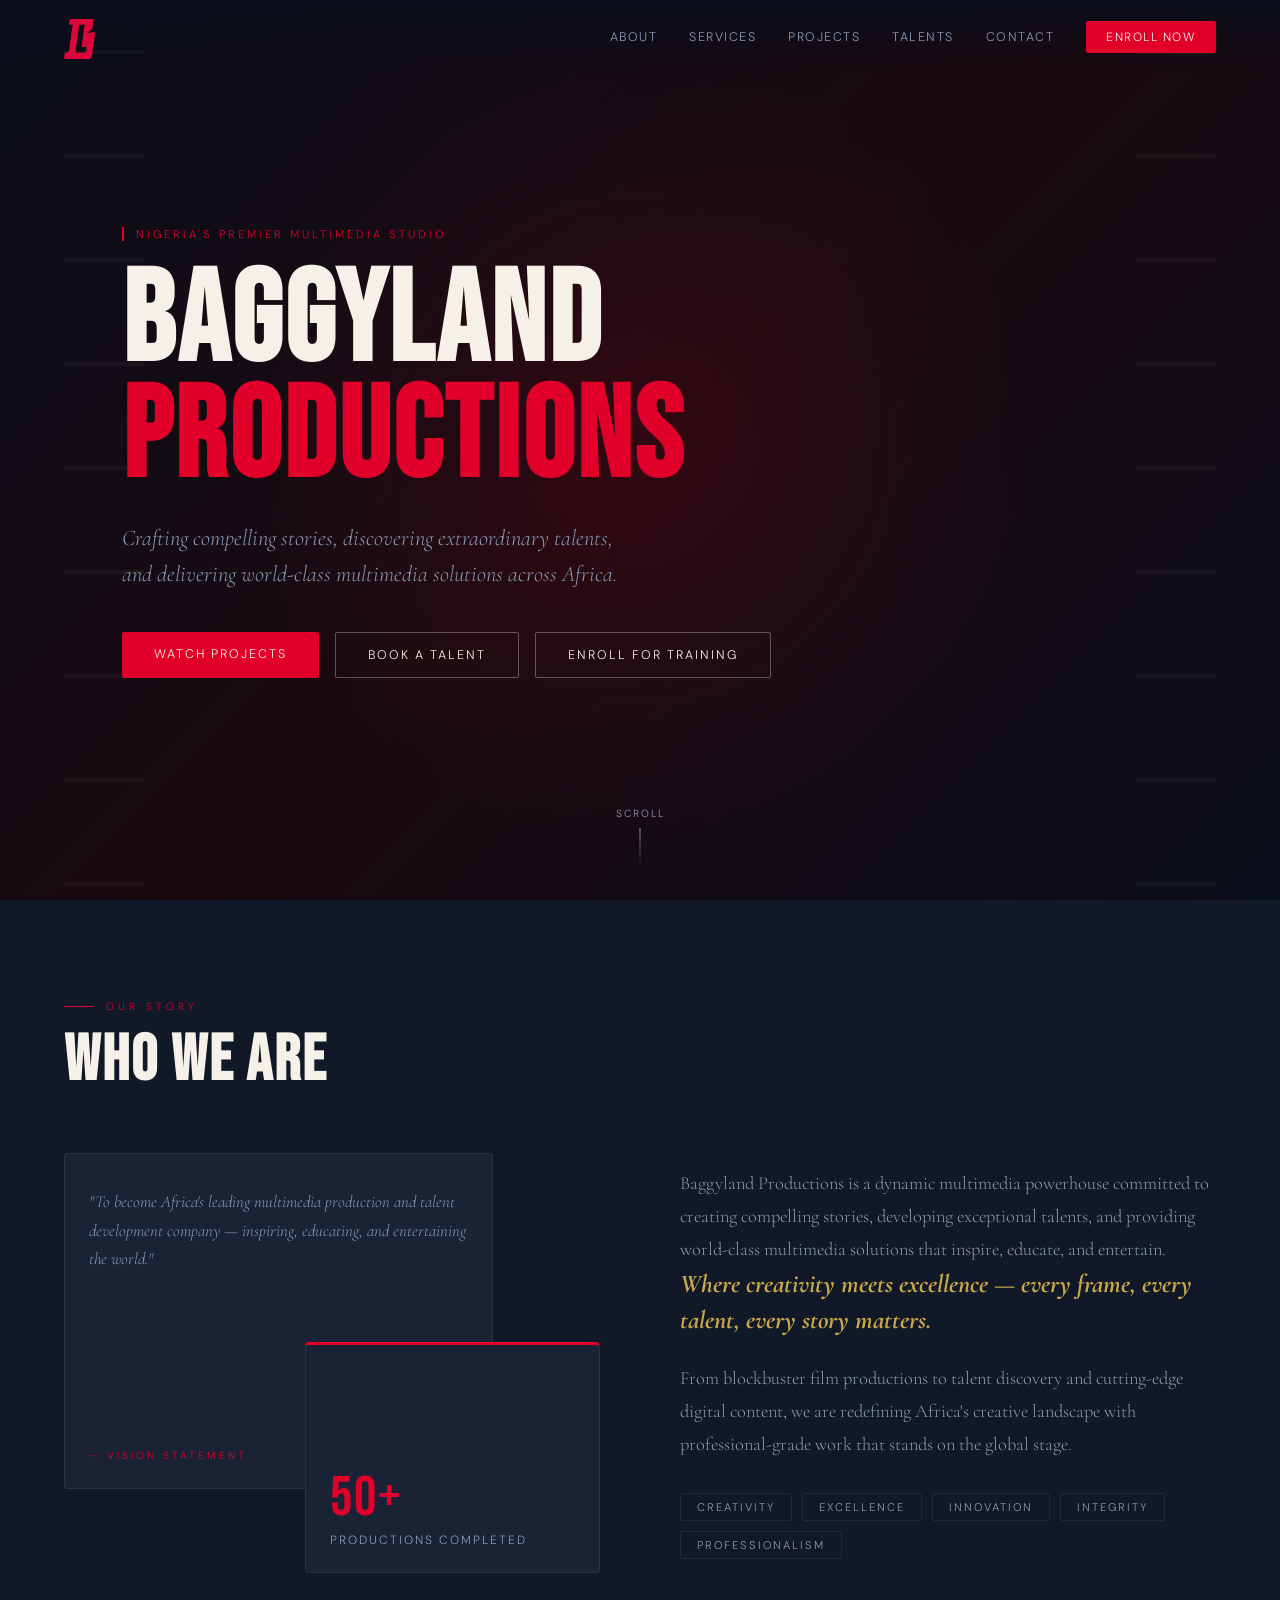
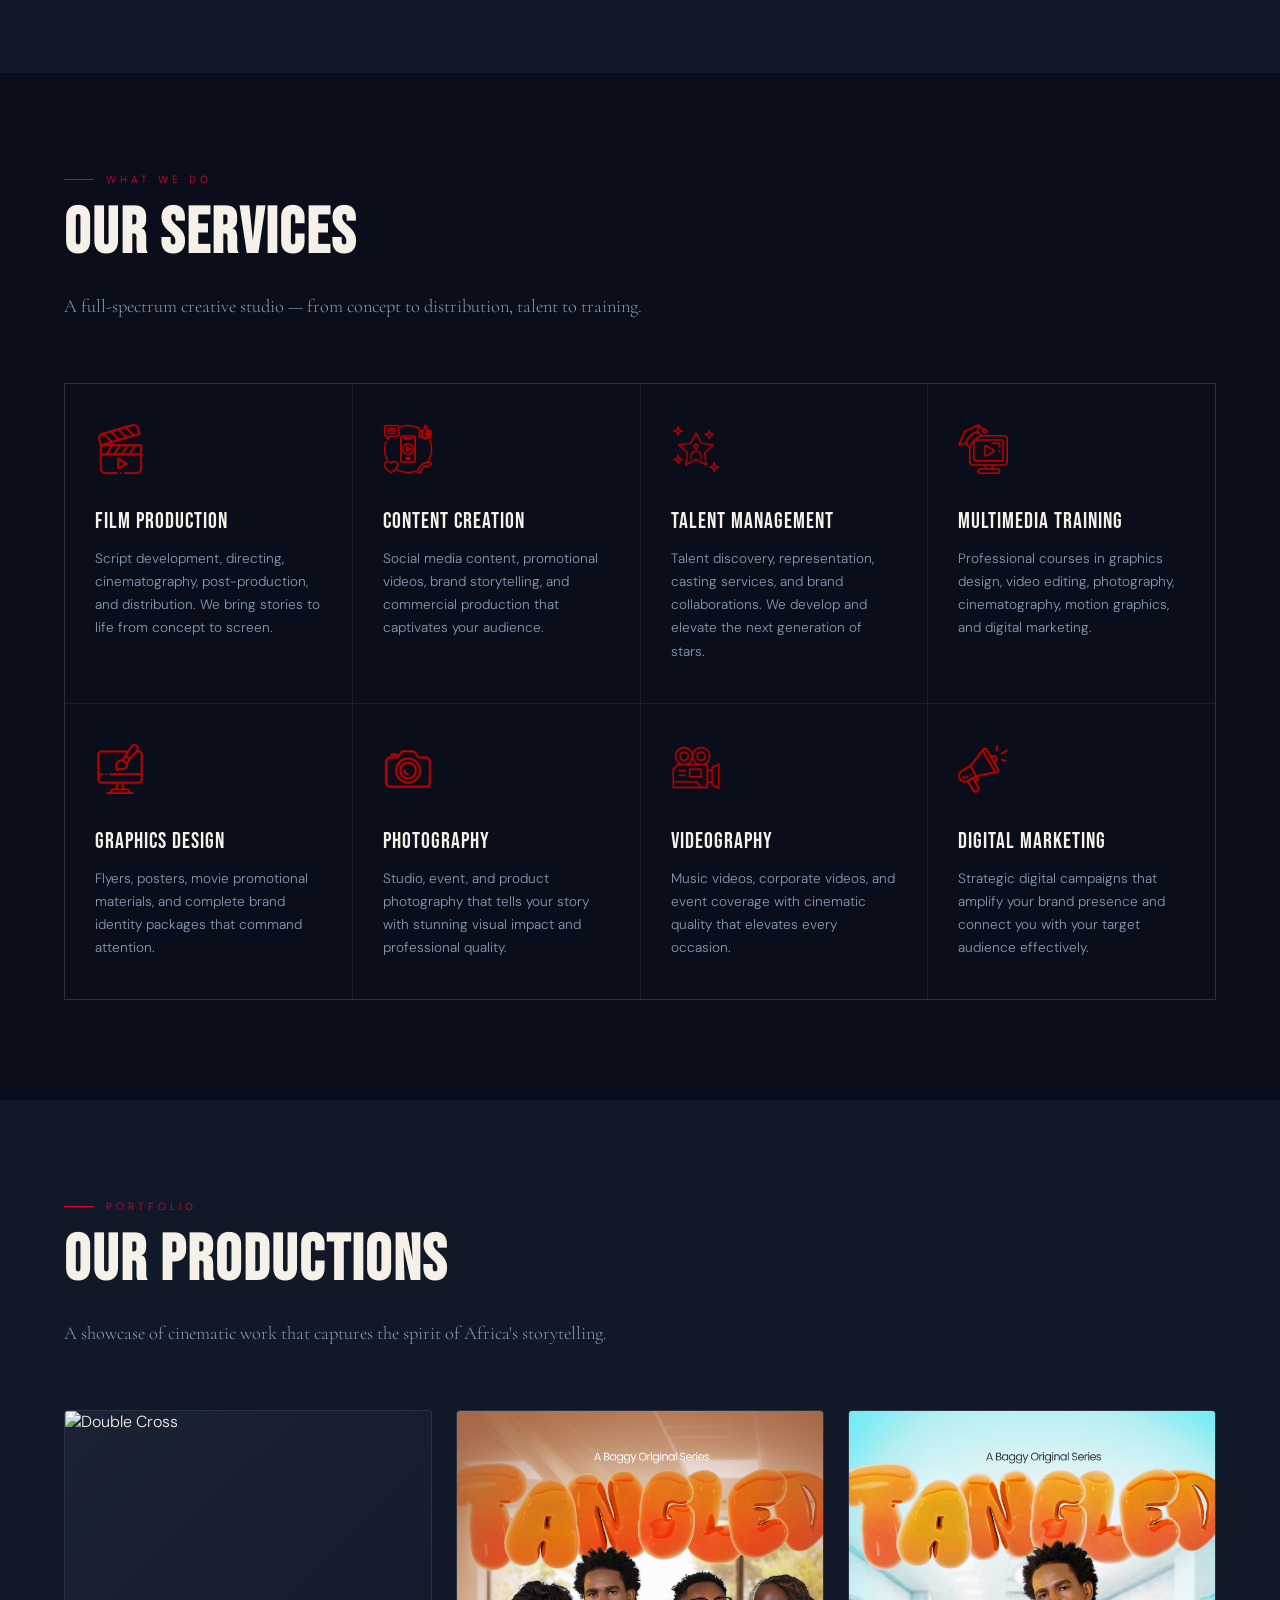
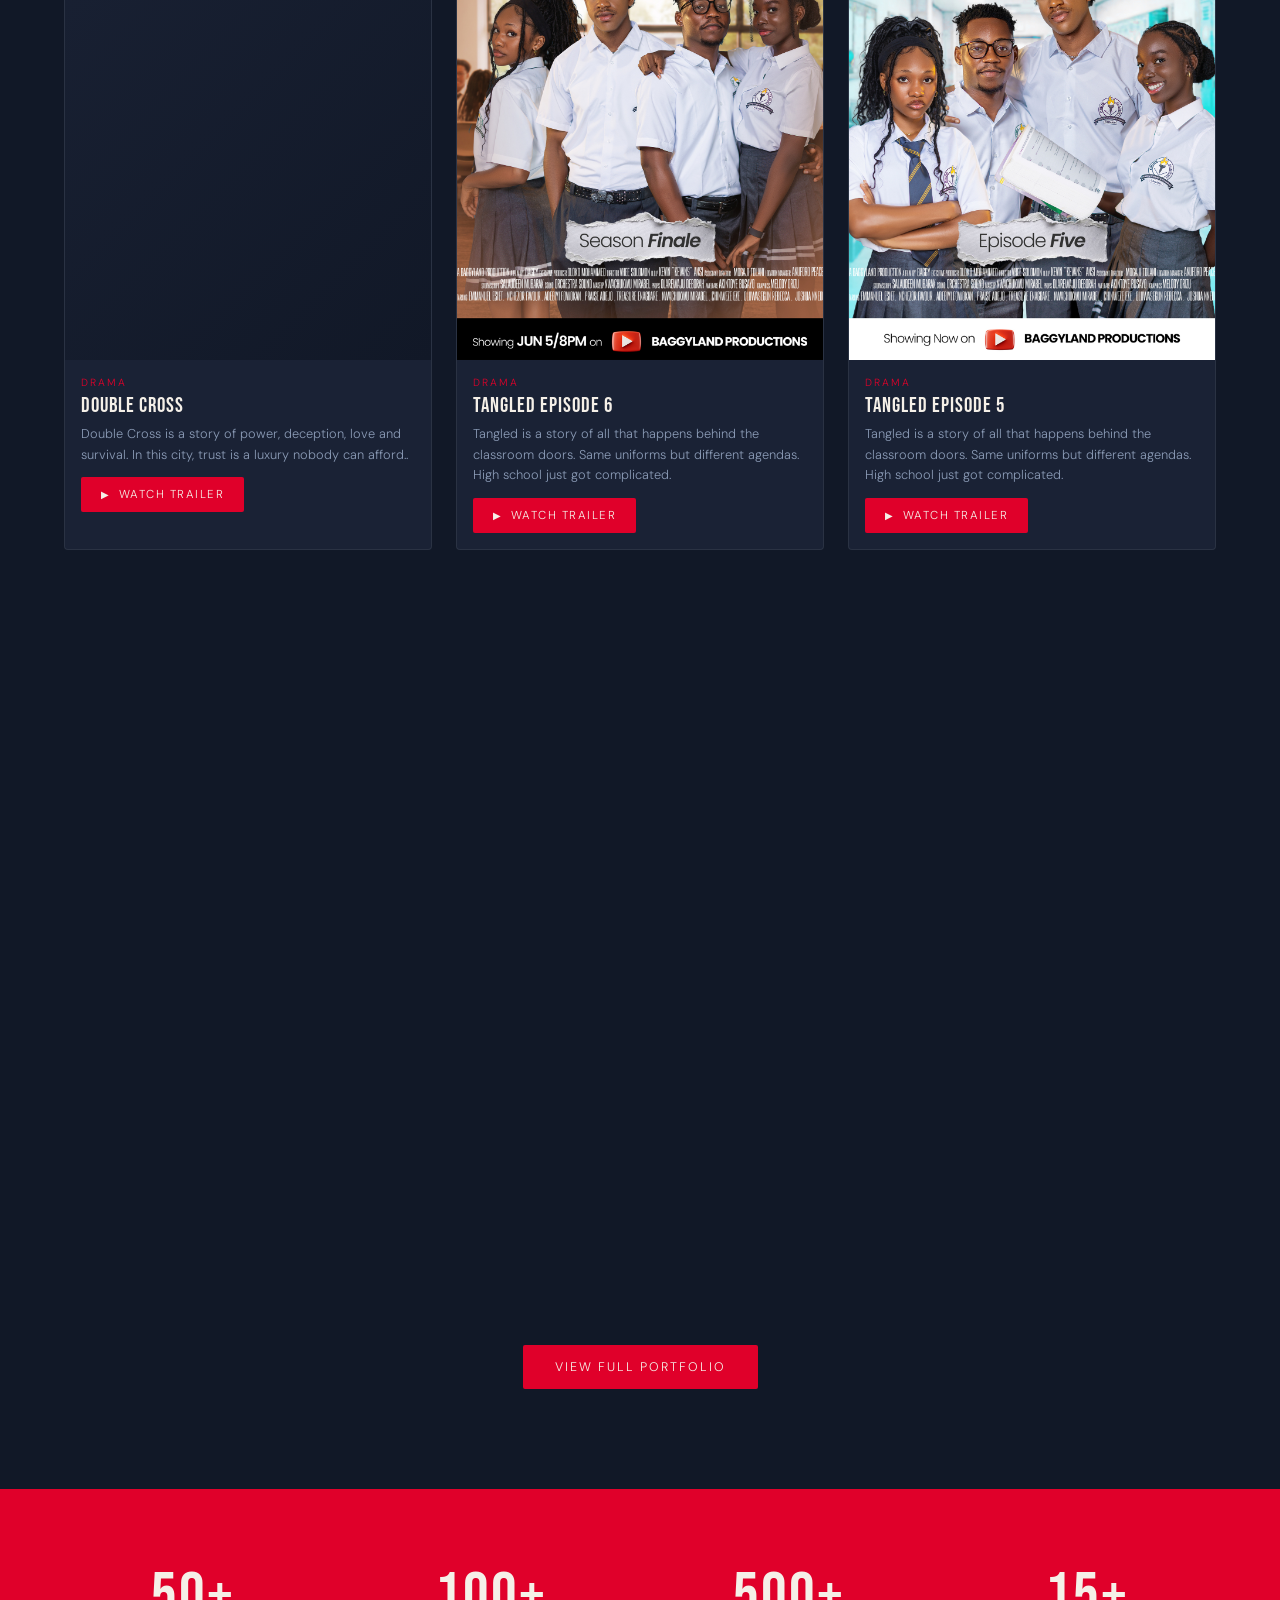
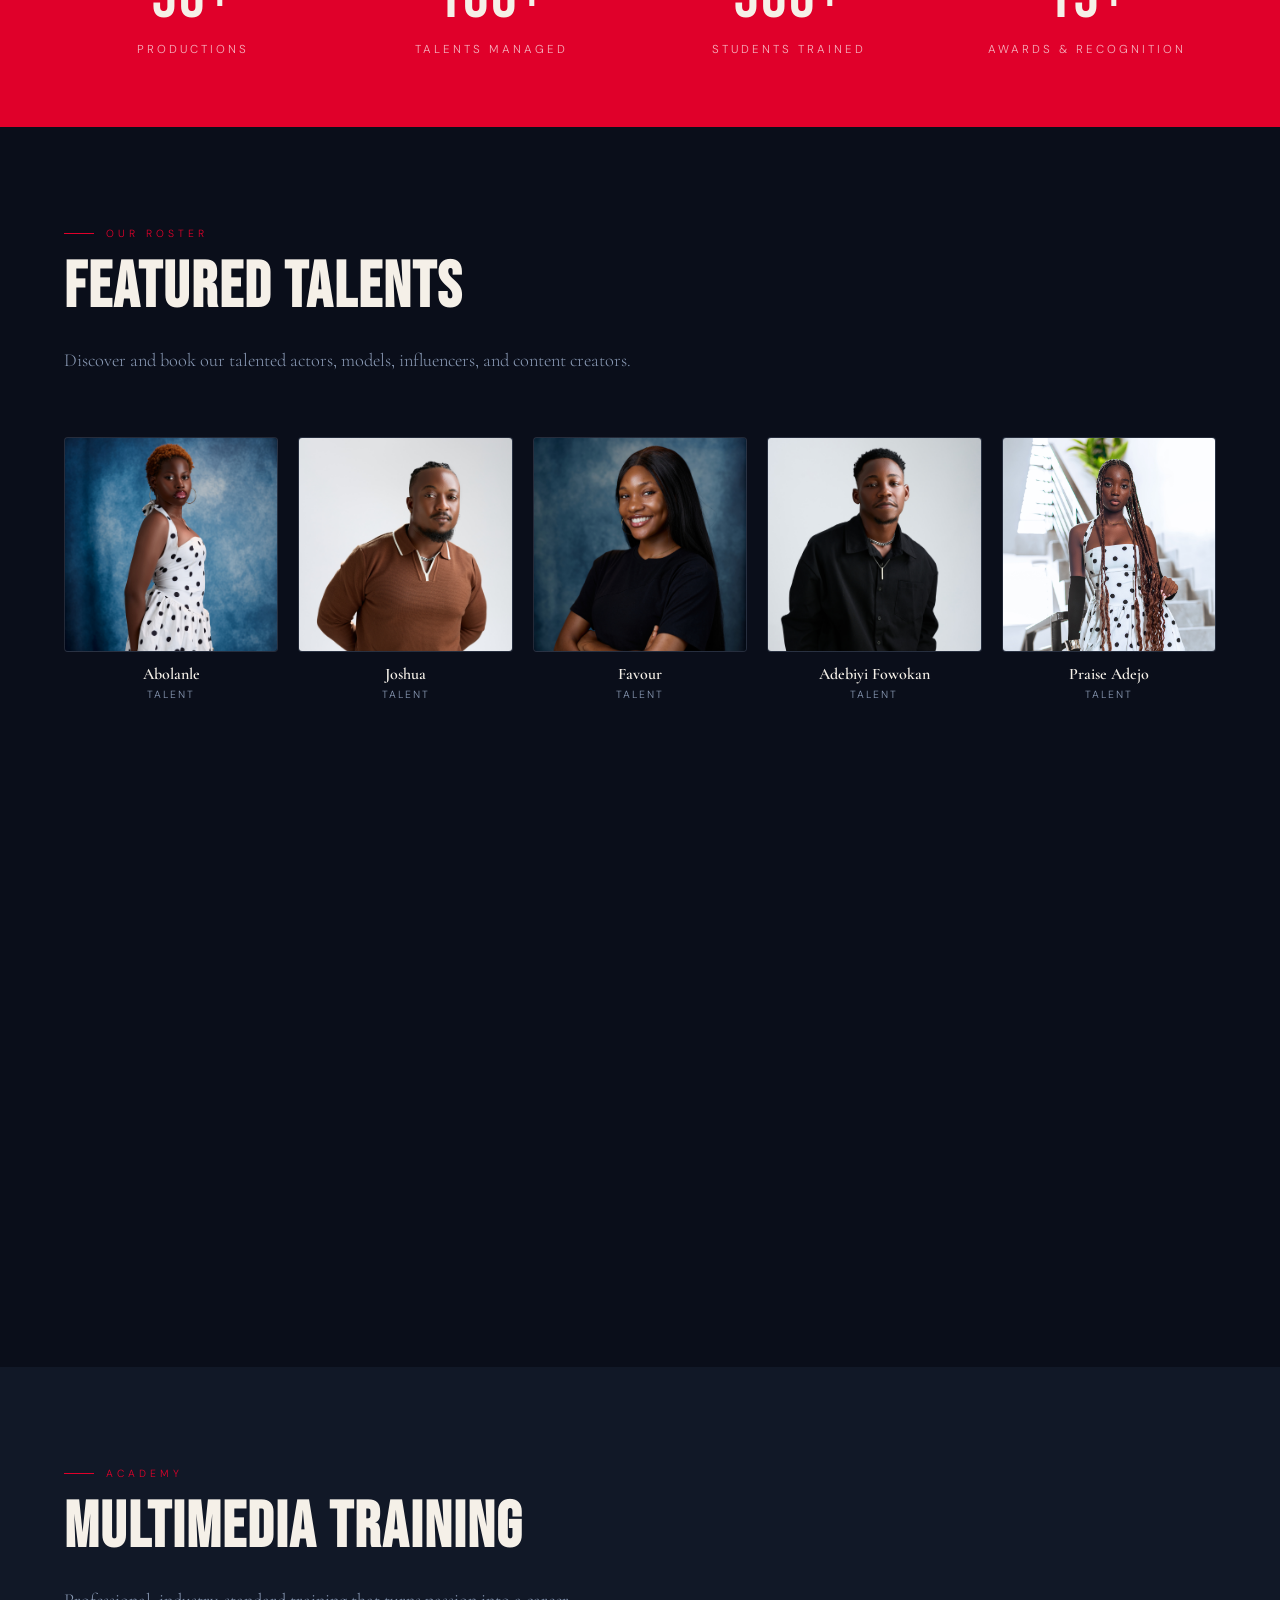
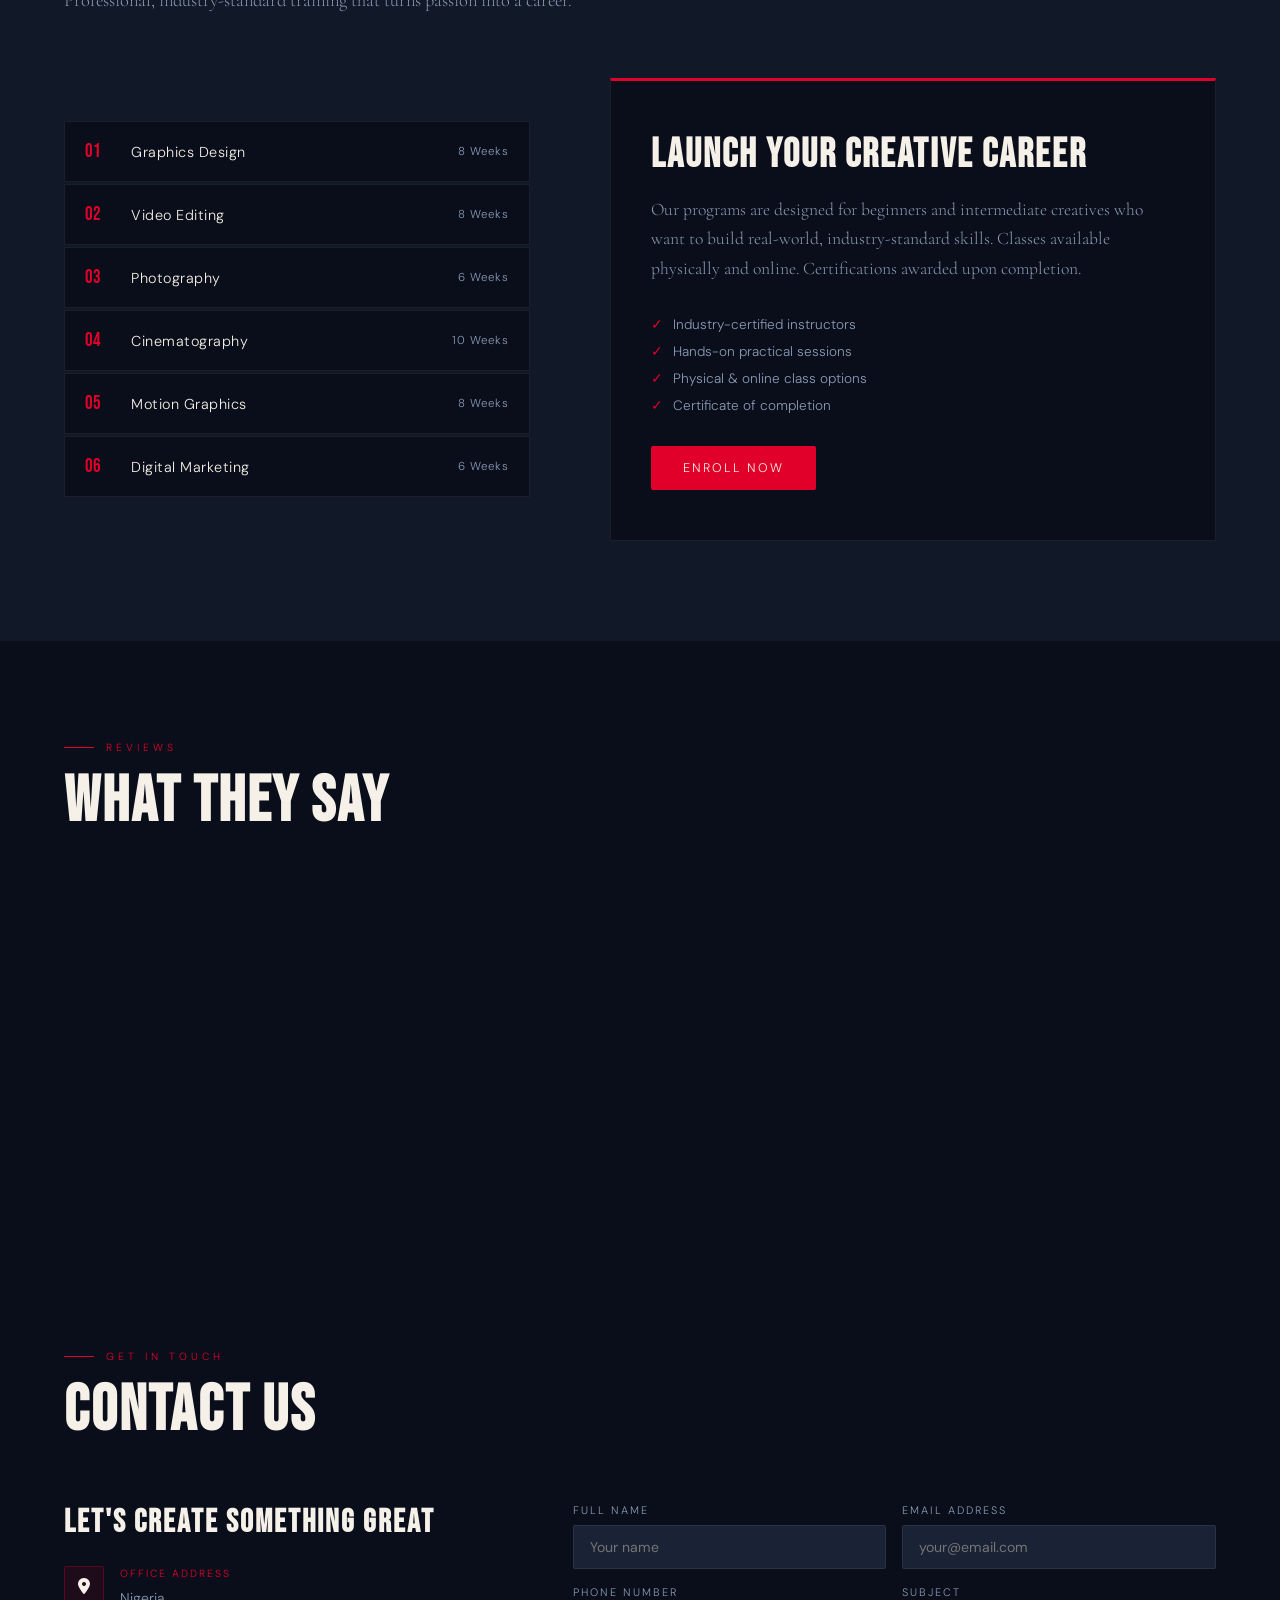
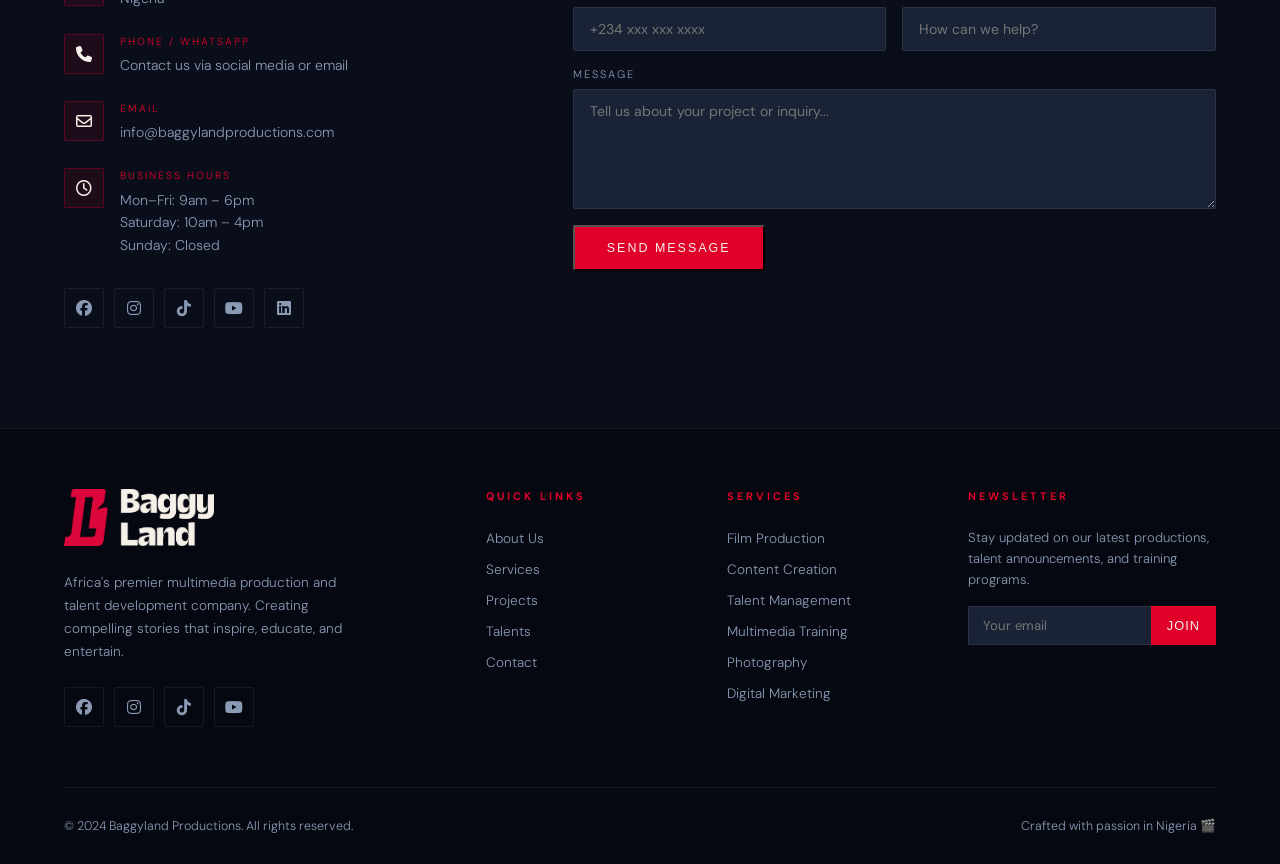
==== commit 27682201: "added formsubmit.co" ====
--- a/index.html
+++ b/index.html
@@ -659,7 +659,8 @@
         <a href="#" class="social-btn" title="LinkedIn"><span class="fab fa-linkedin"></span></a>
       </div>
     </div>
-    <form class="contact-form" onsubmit="handleContactSubmit(event)">
+    <!-- <form class="contact-form" onsubmit="handleContactSubmit(event)"> -->
+    <form class="contact-form" action="https://formsubmit.co/orizudc@gmail.com" method="POST">
       <div class="form-row">
         <div class="form-group">
           <label>Full Name</label>
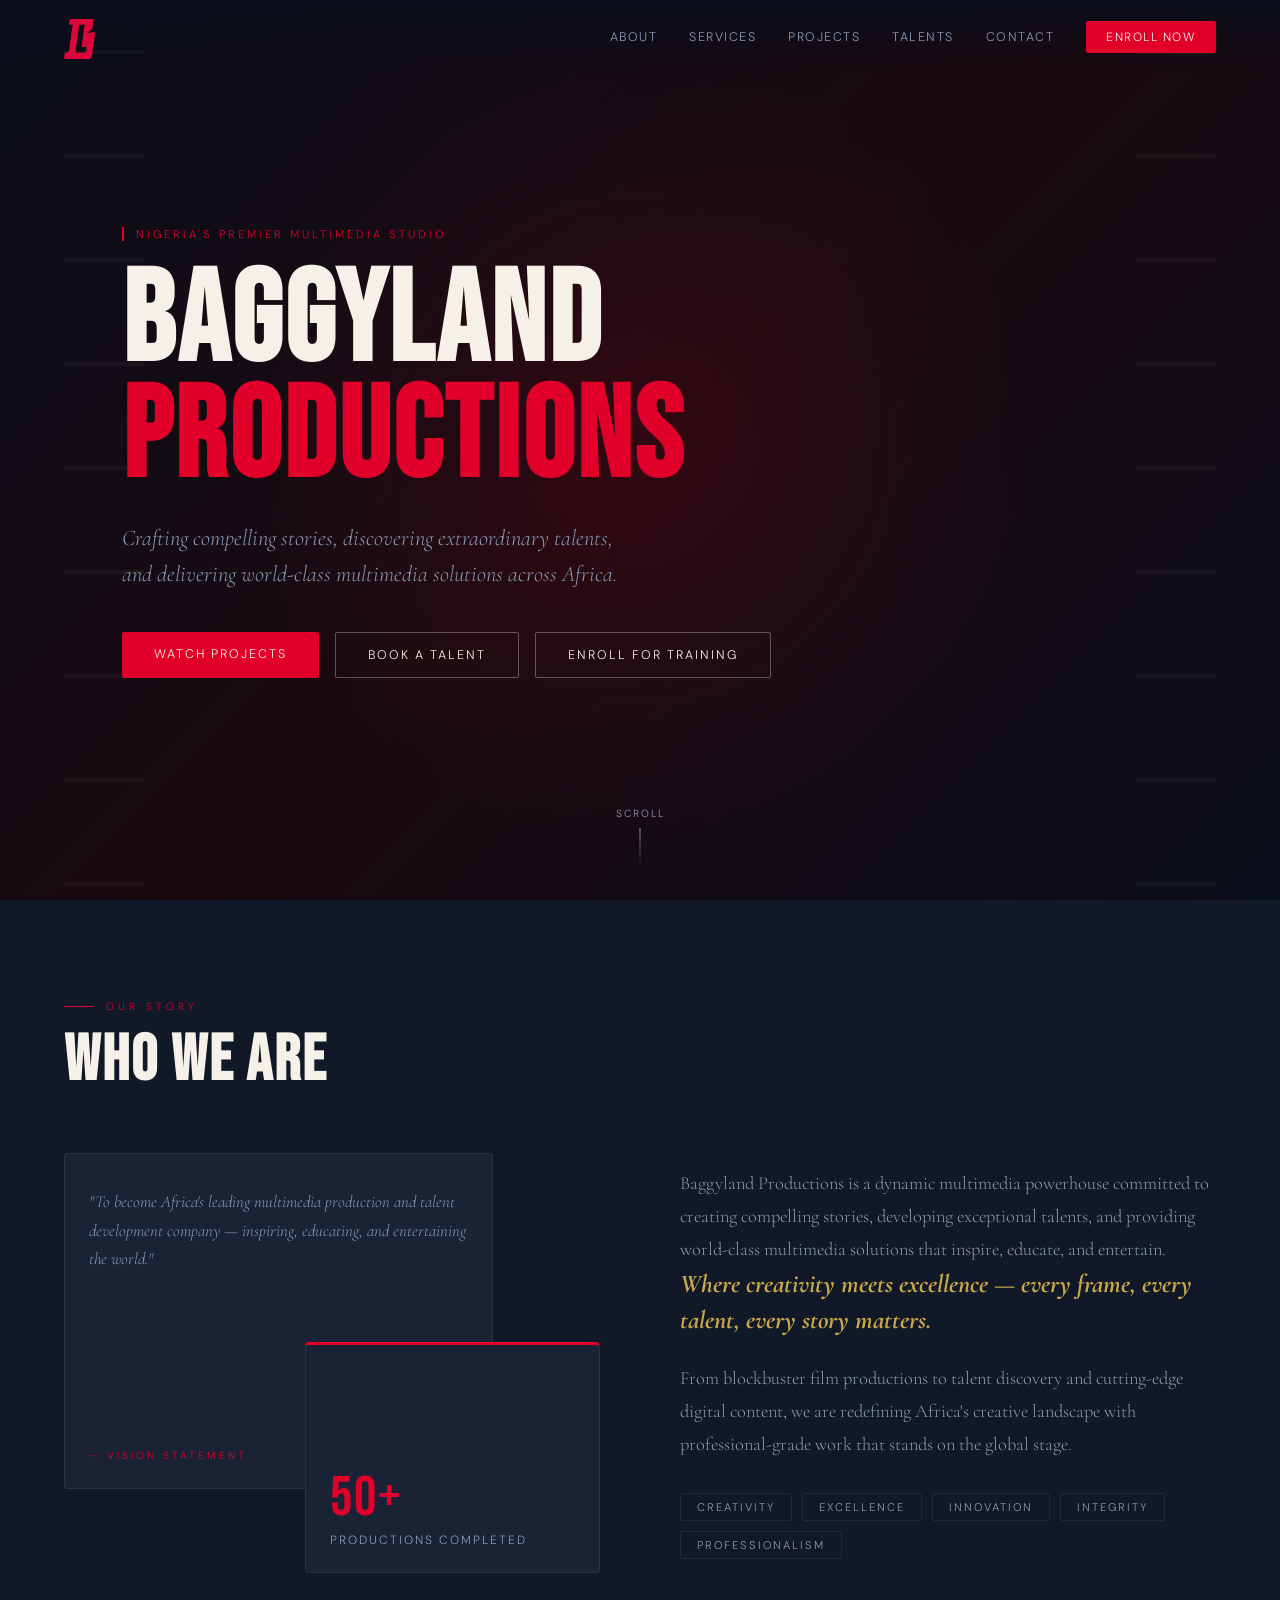
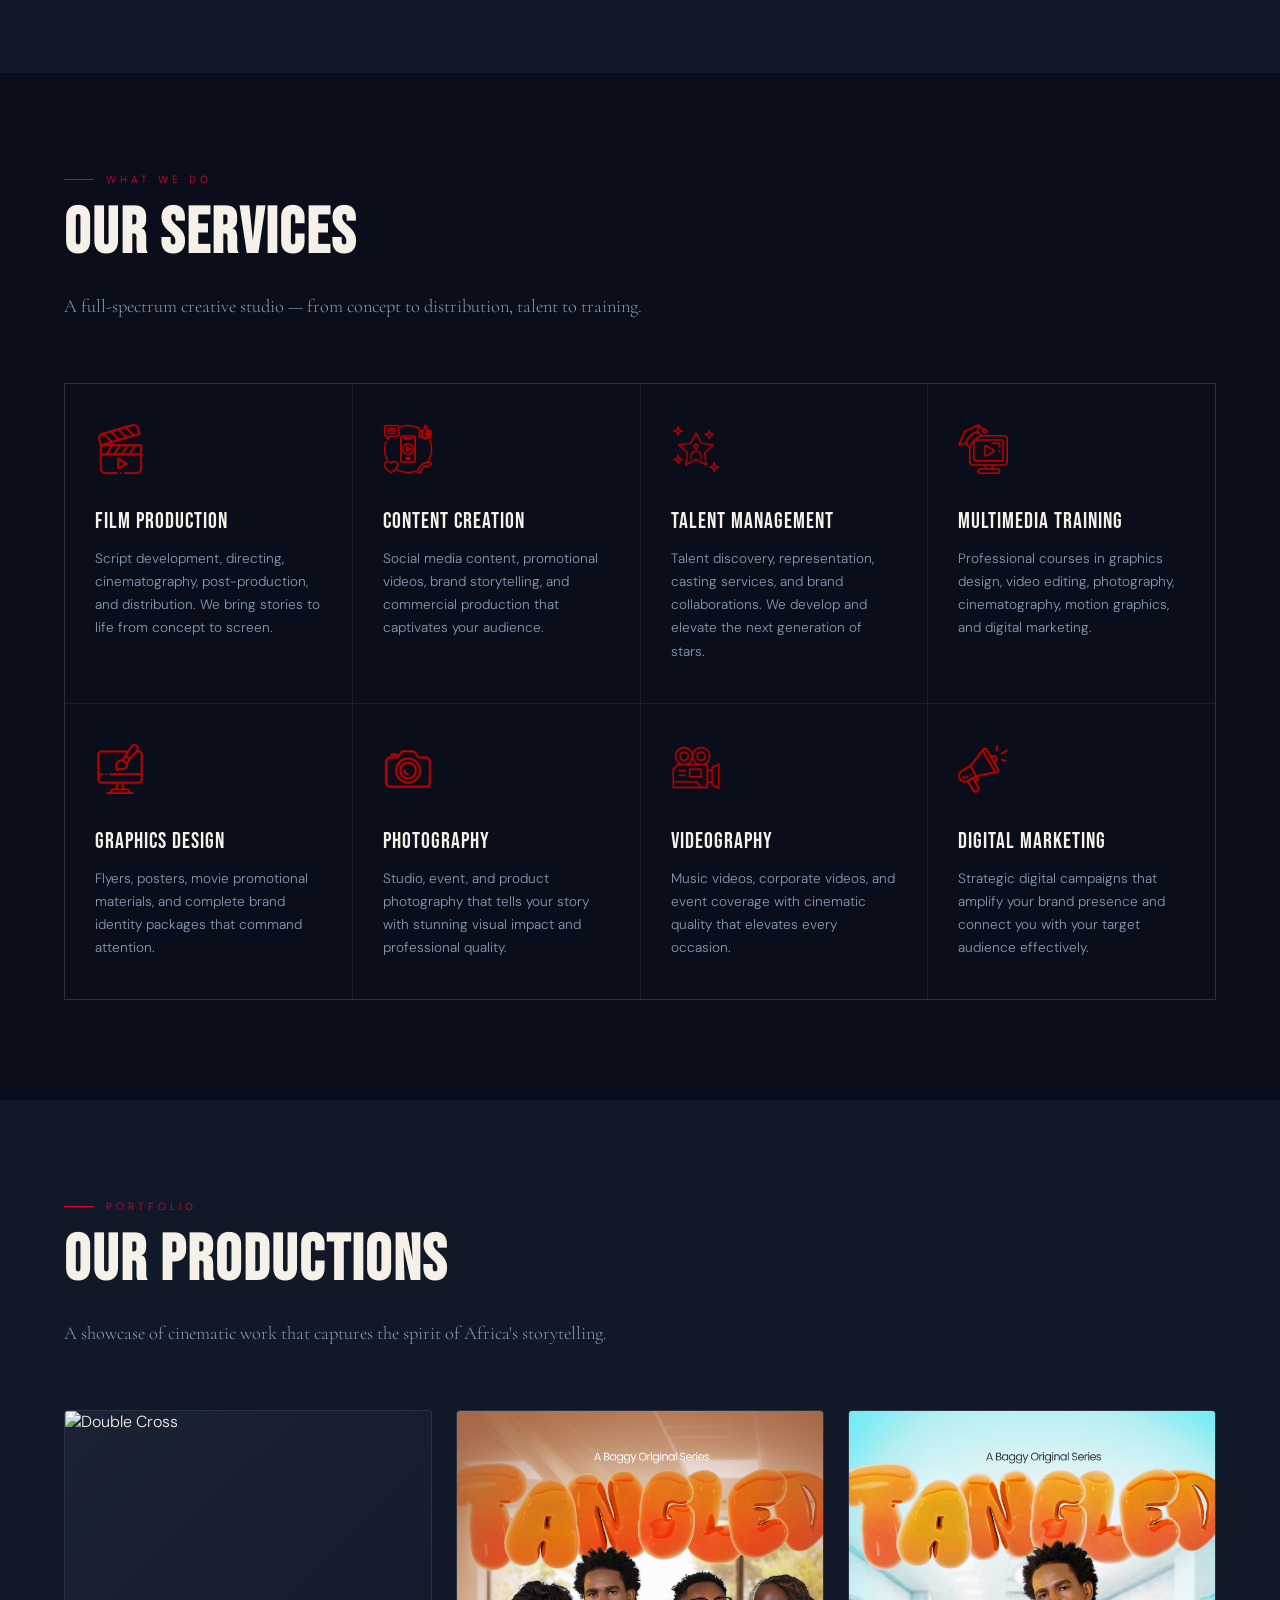
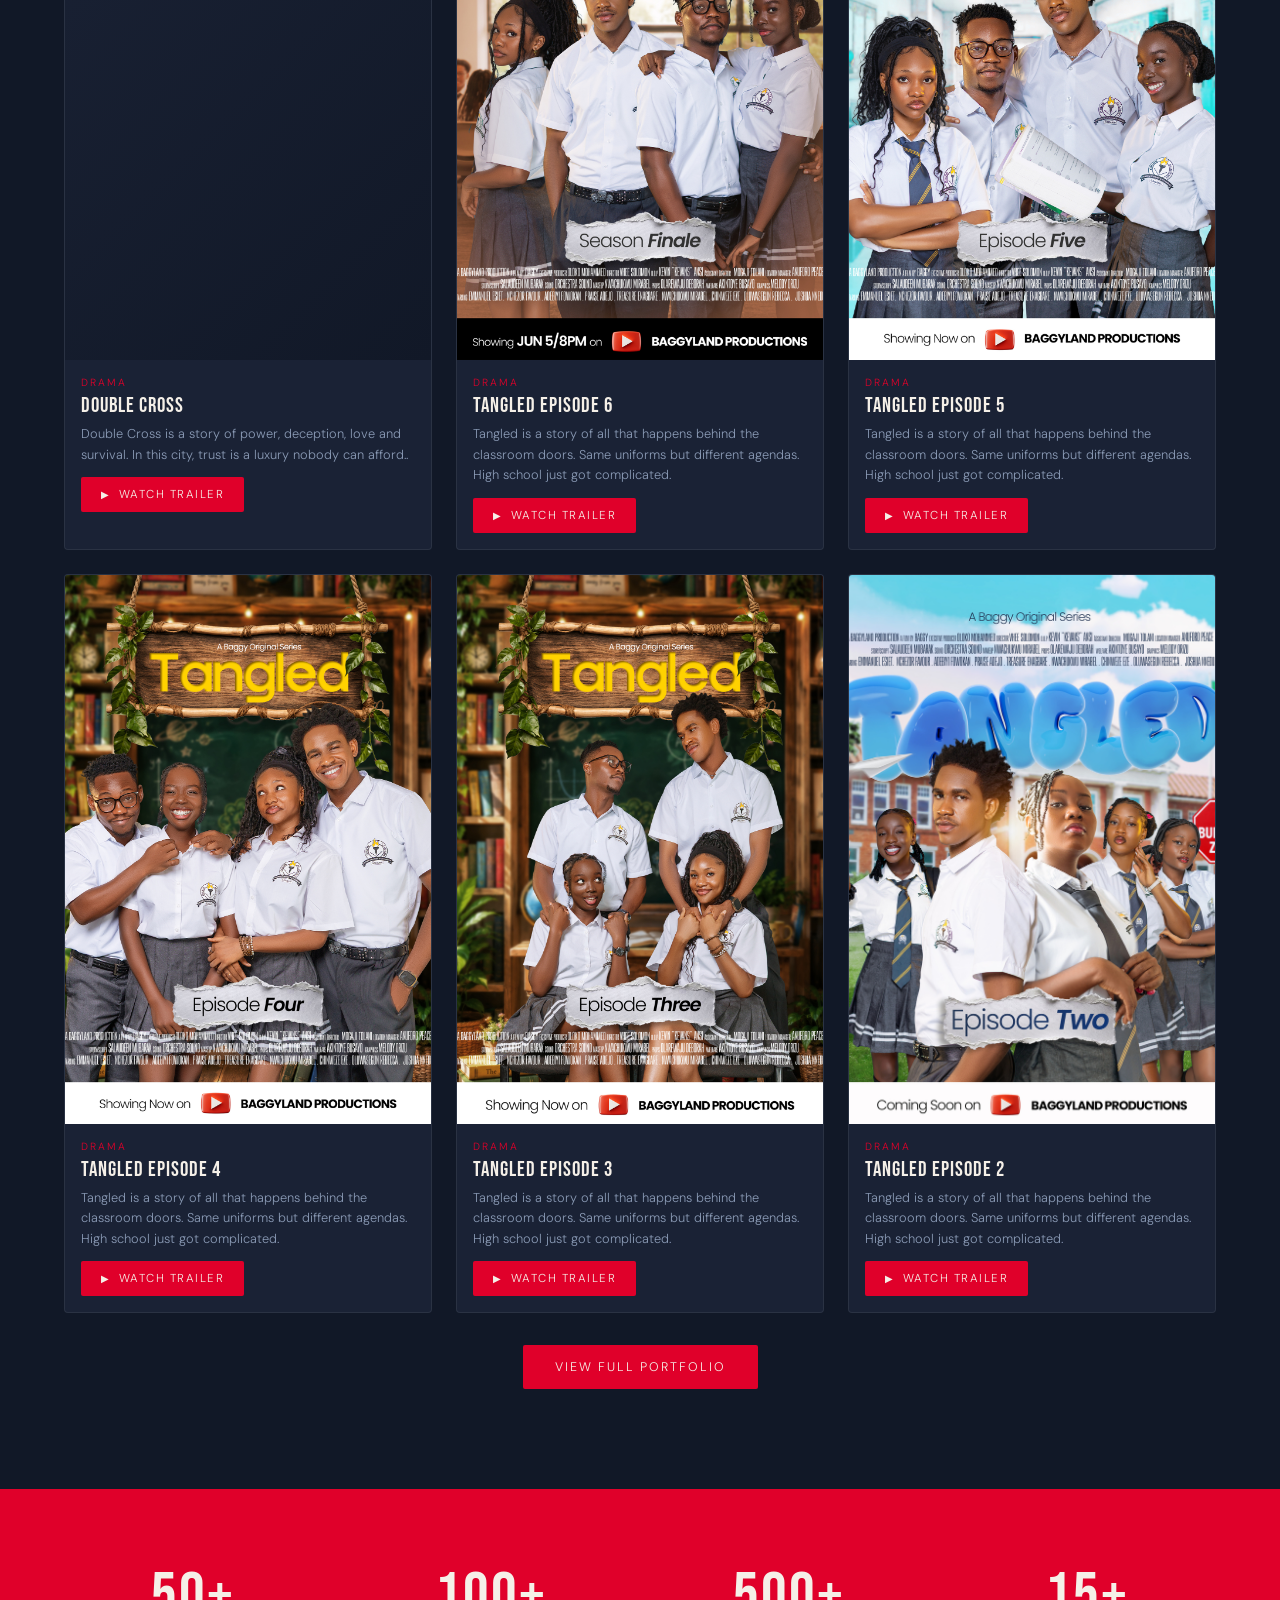
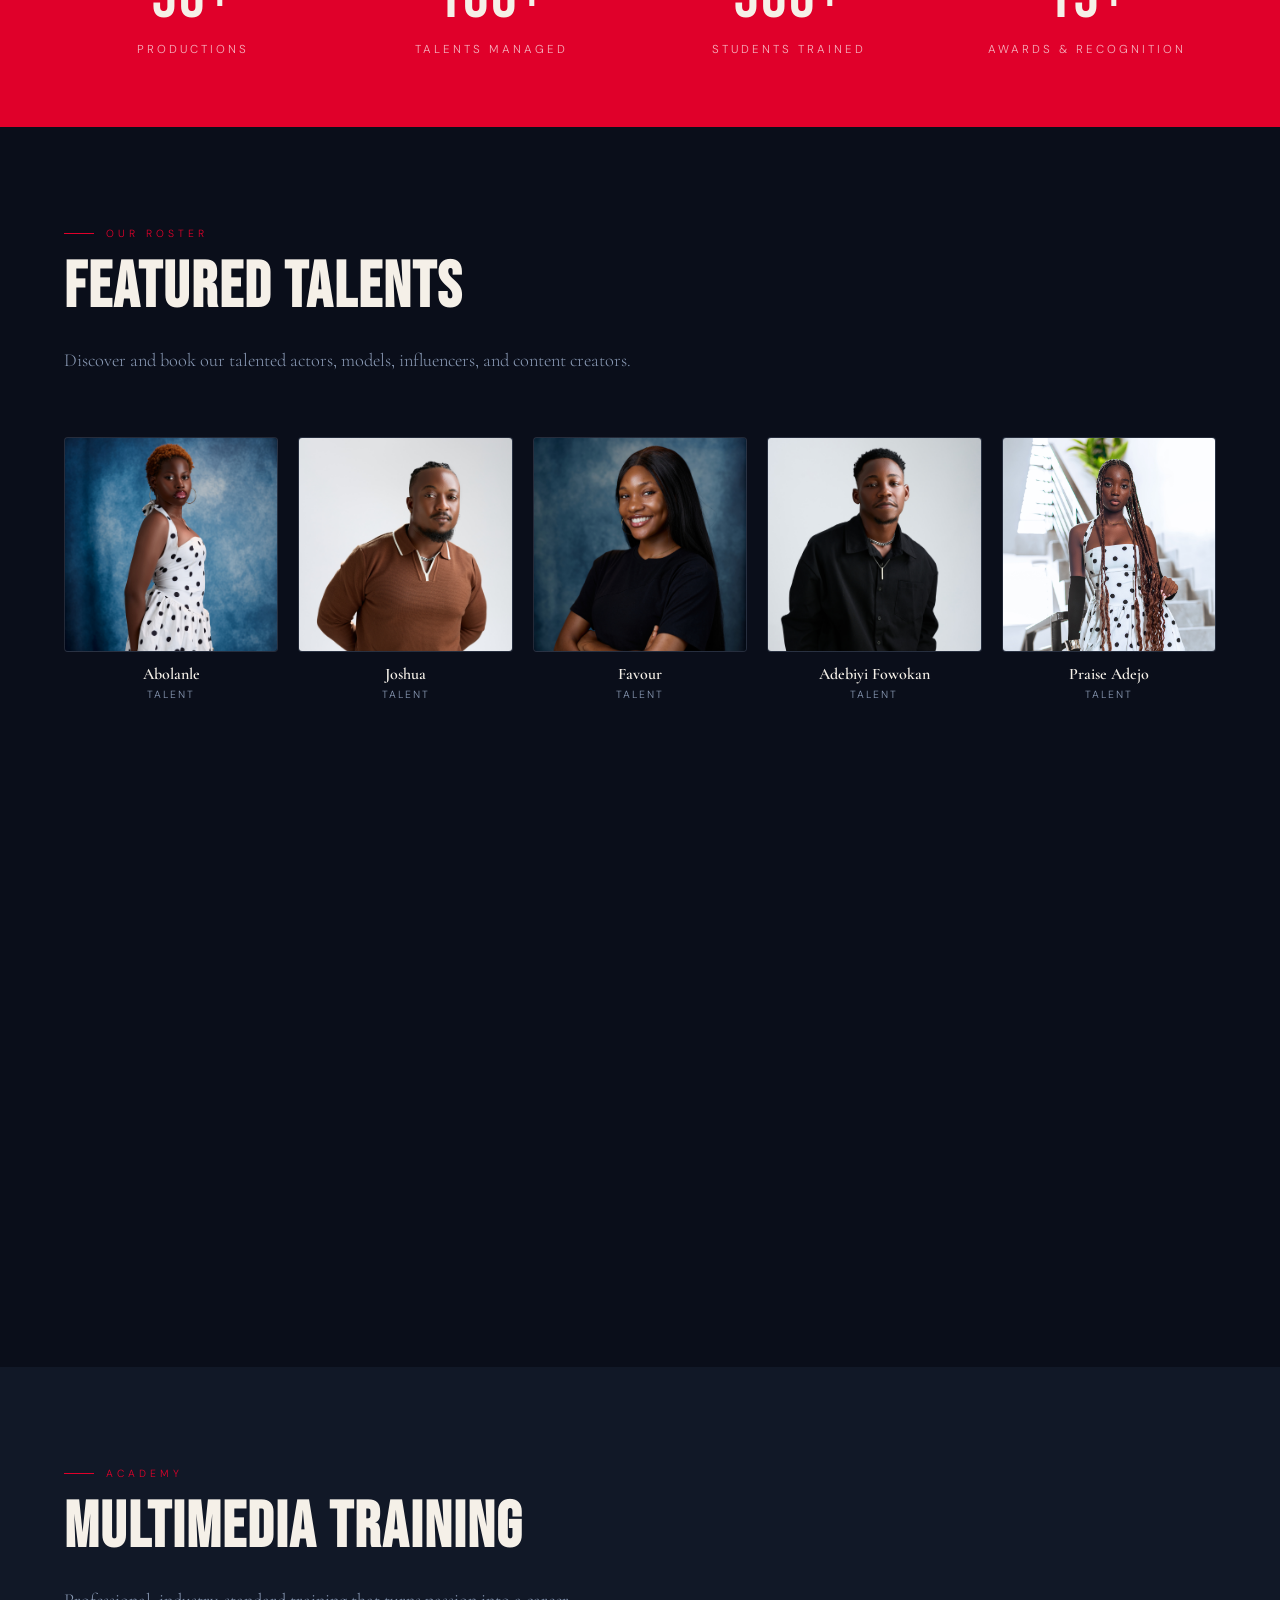
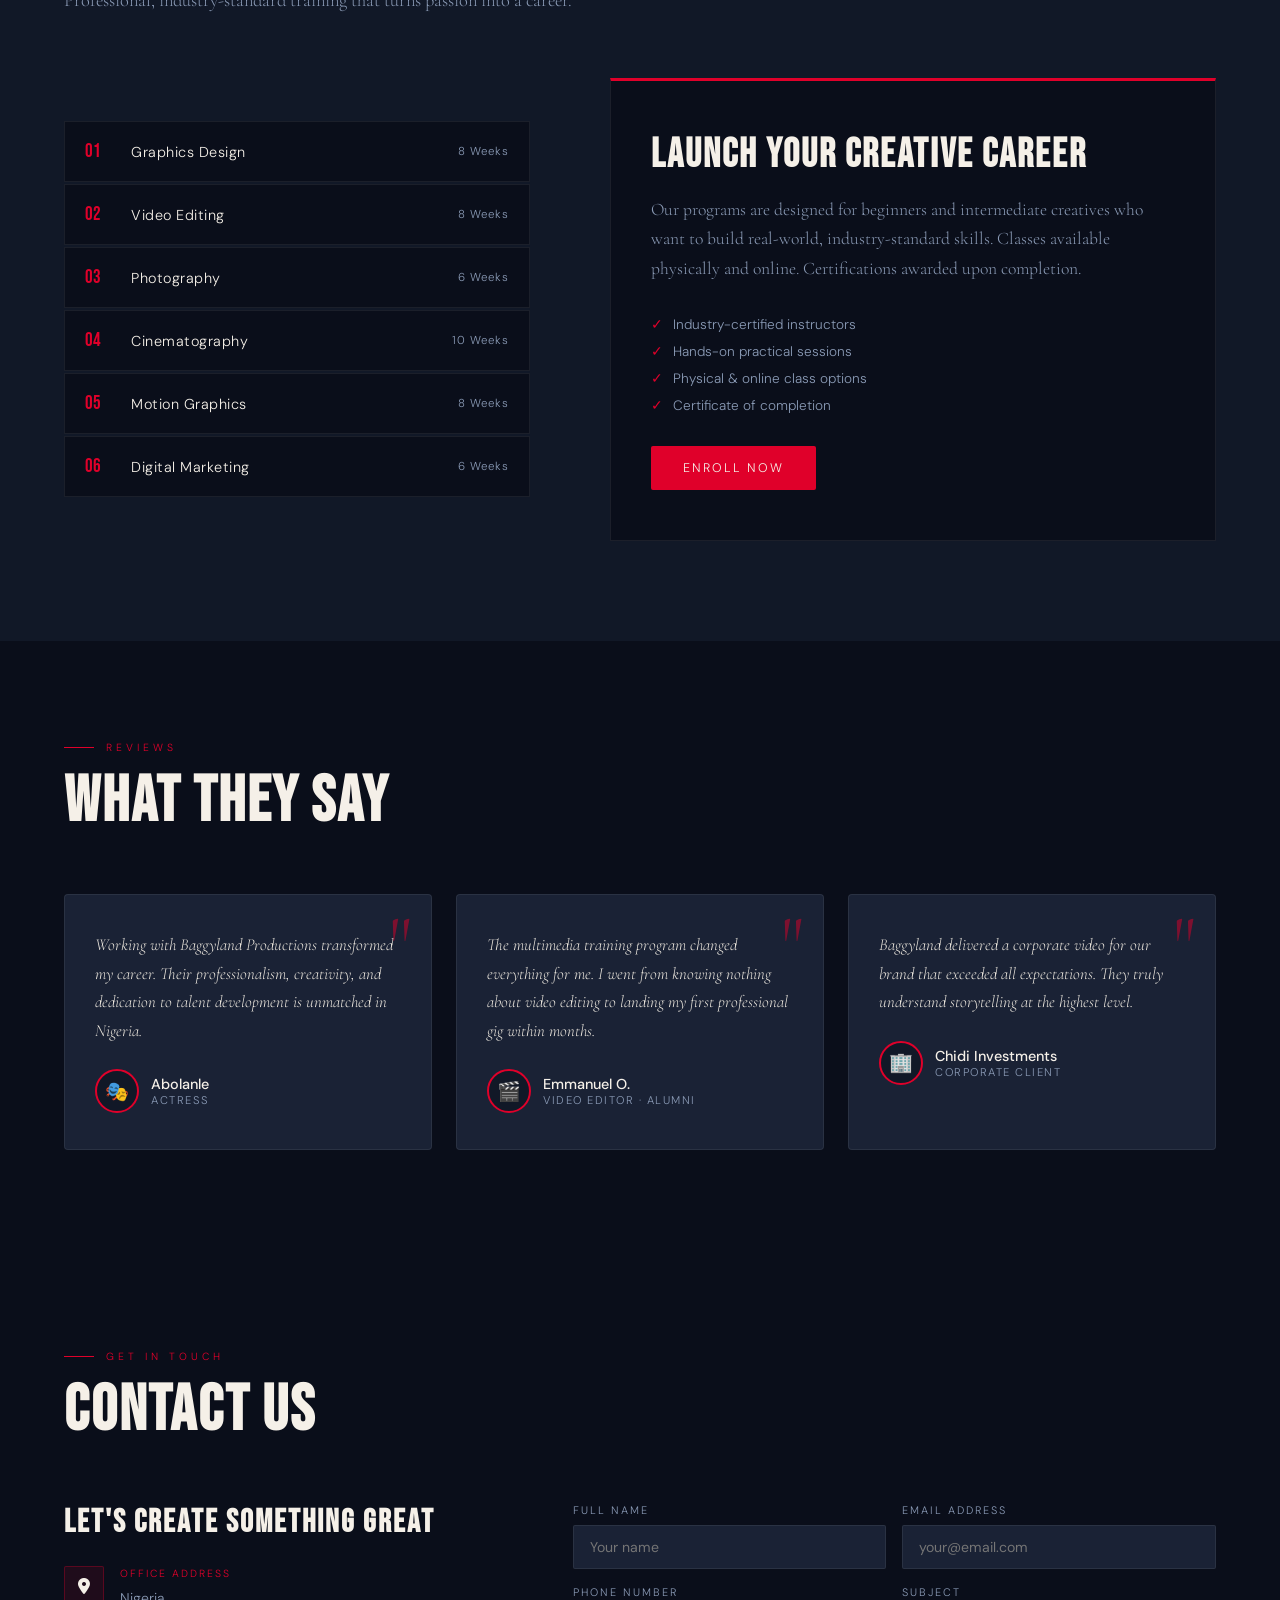
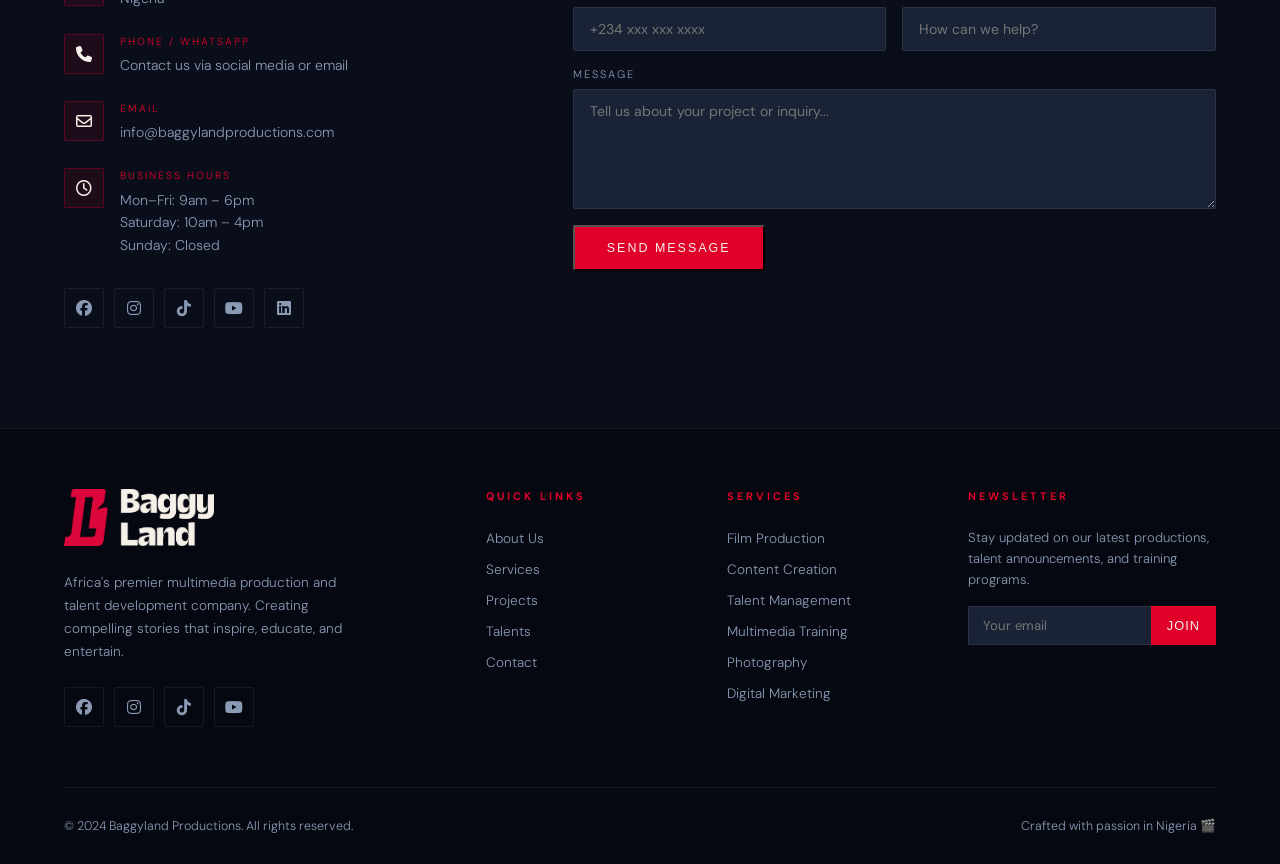
==== commit 83da8d3d: "removed formsubmit.co for now" ====
--- a/index.html
+++ b/index.html
@@ -660,7 +660,7 @@
       </div>
     </div>
     <!-- <form class="contact-form" onsubmit="handleContactSubmit(event)"> -->
-    <form class="contact-form" action="https://formsubmit.co/orizudc@gmail.com" method="POST">
+    <form class="contact-form" action="#" method="POST">
       <div class="form-row">
         <div class="form-group">
           <label>Full Name</label>
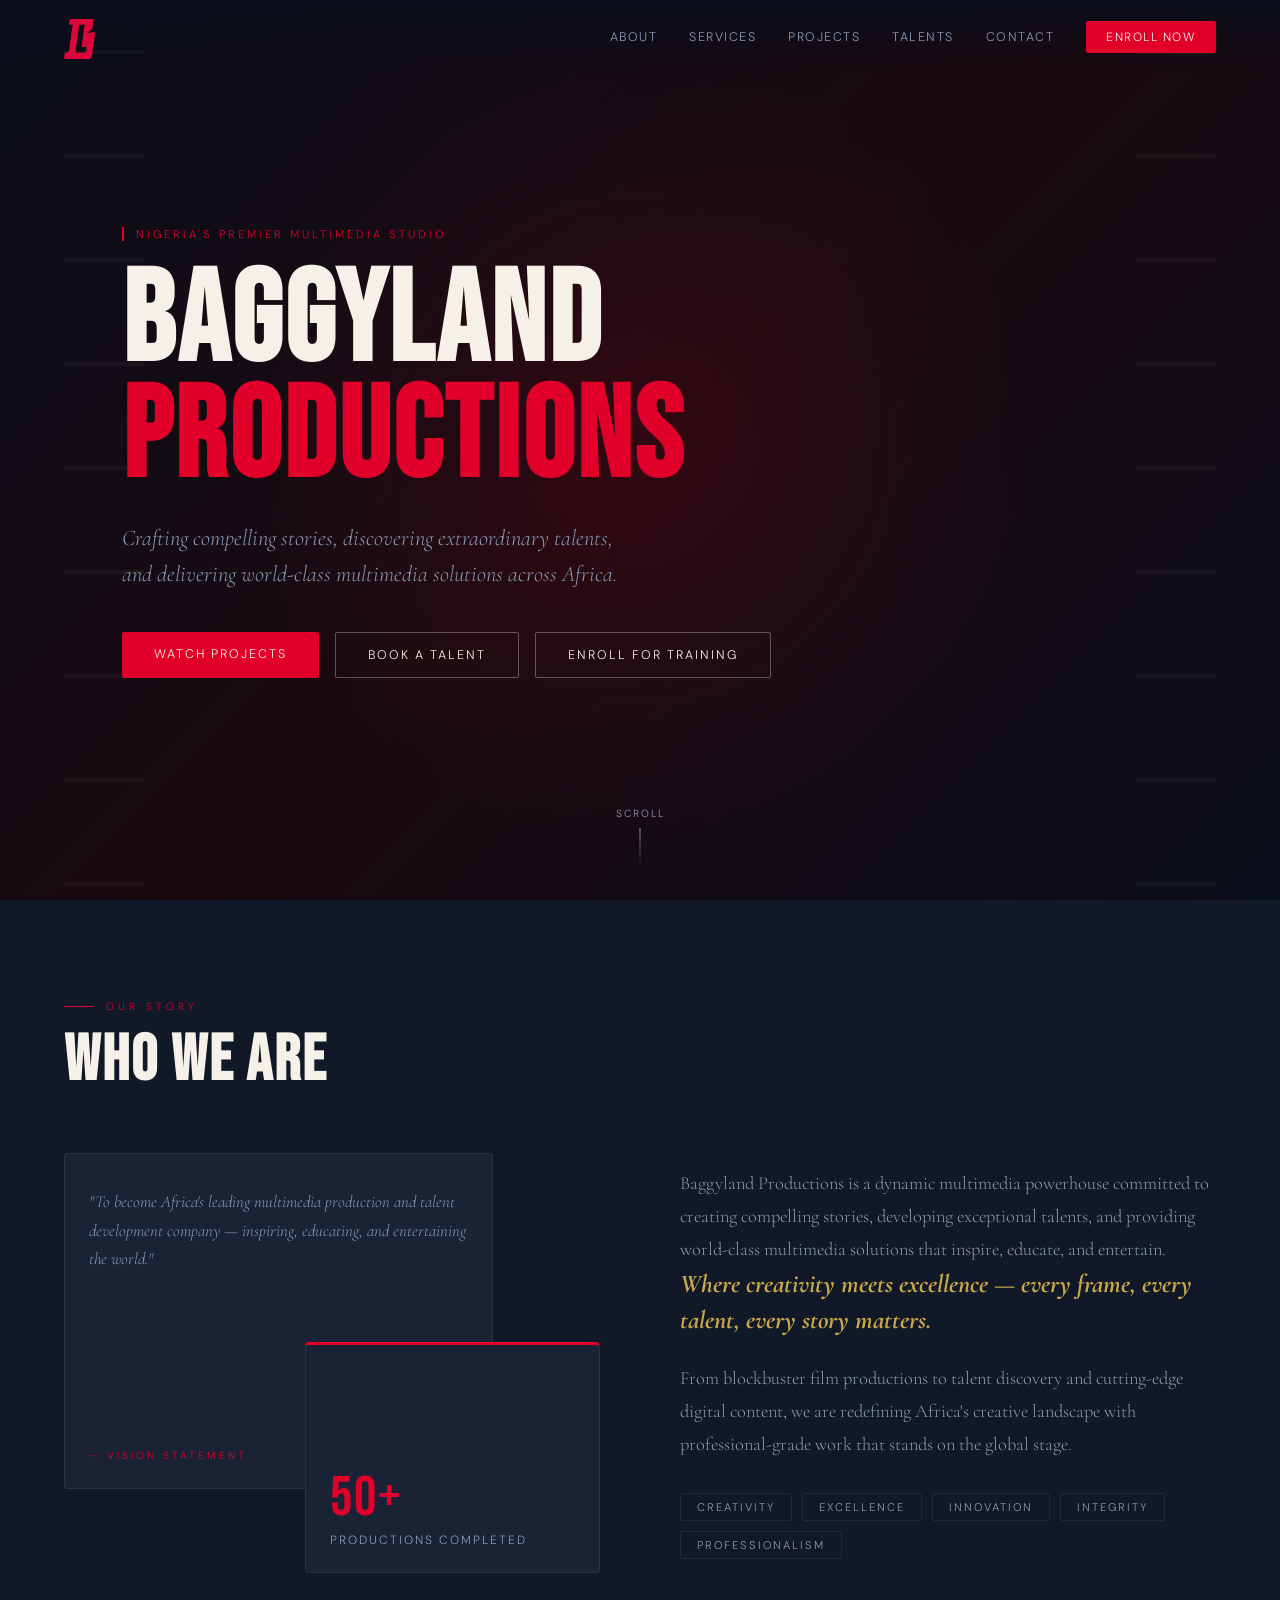
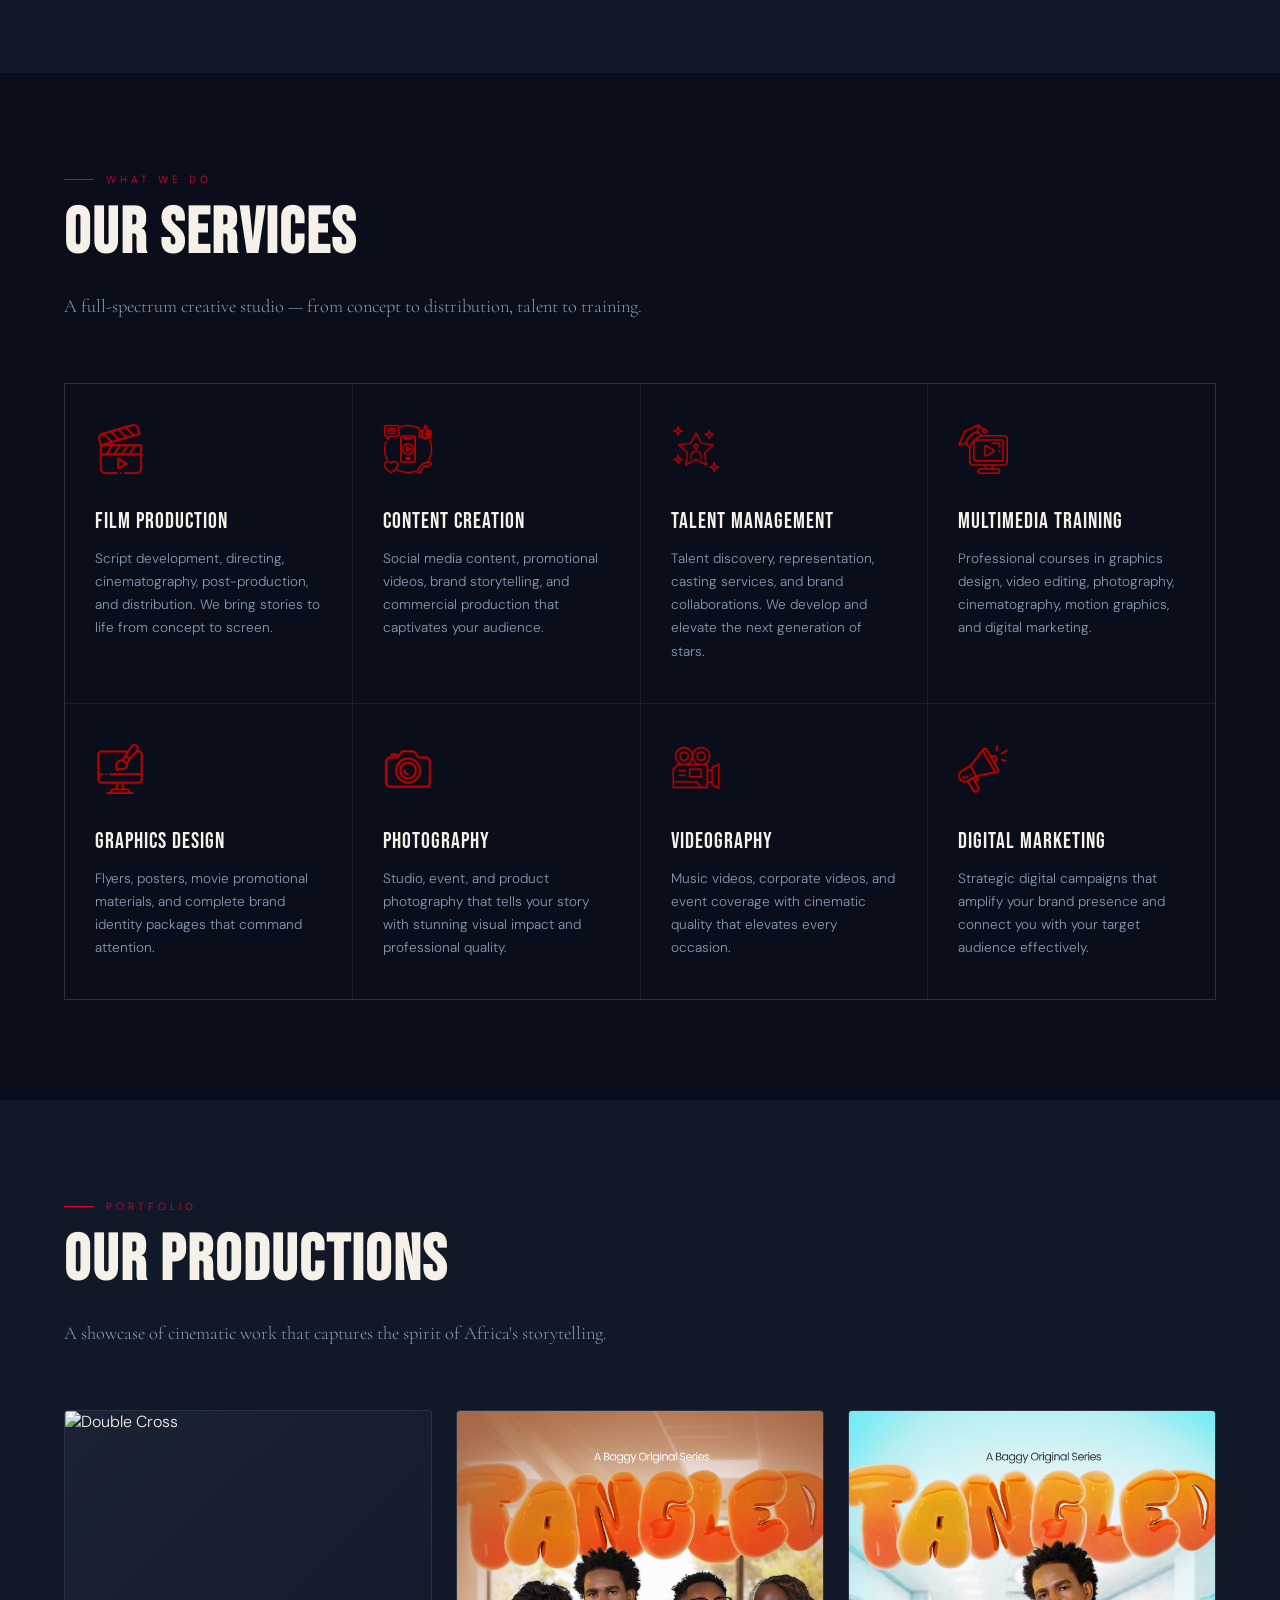
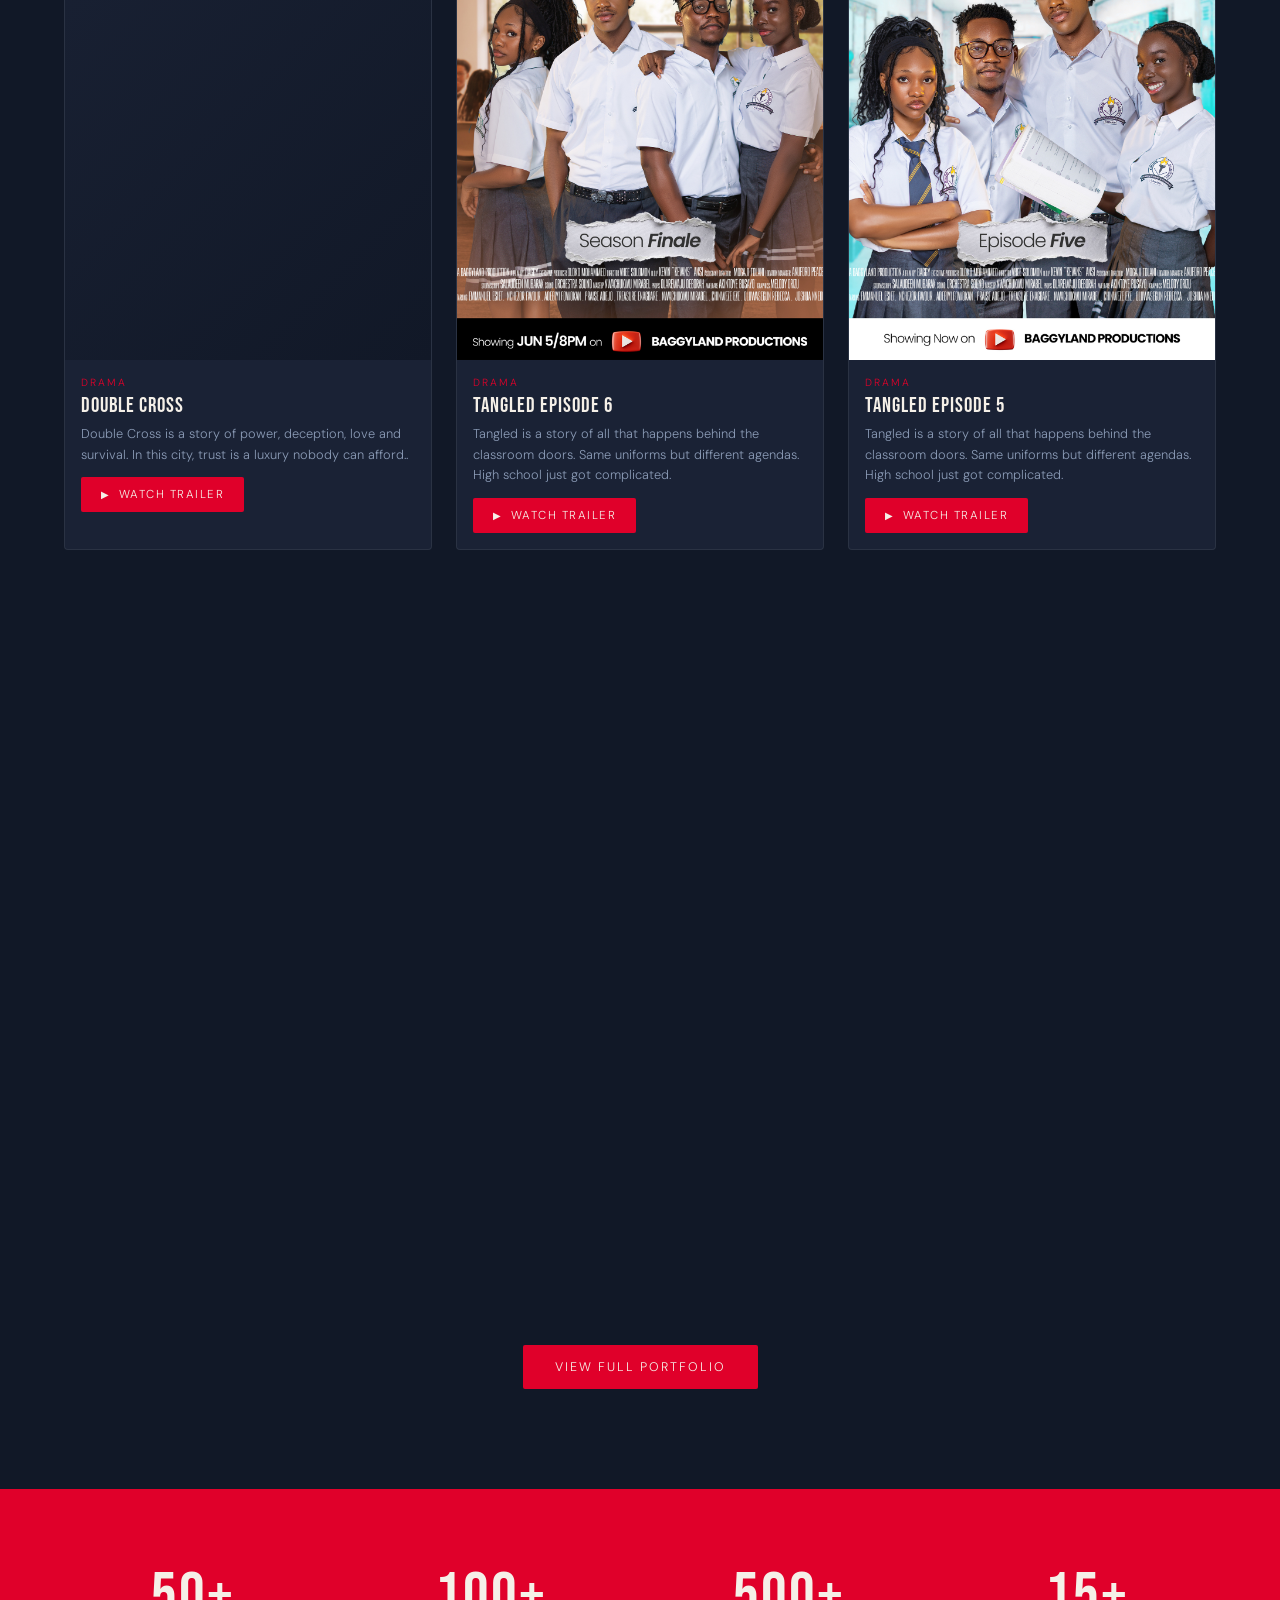
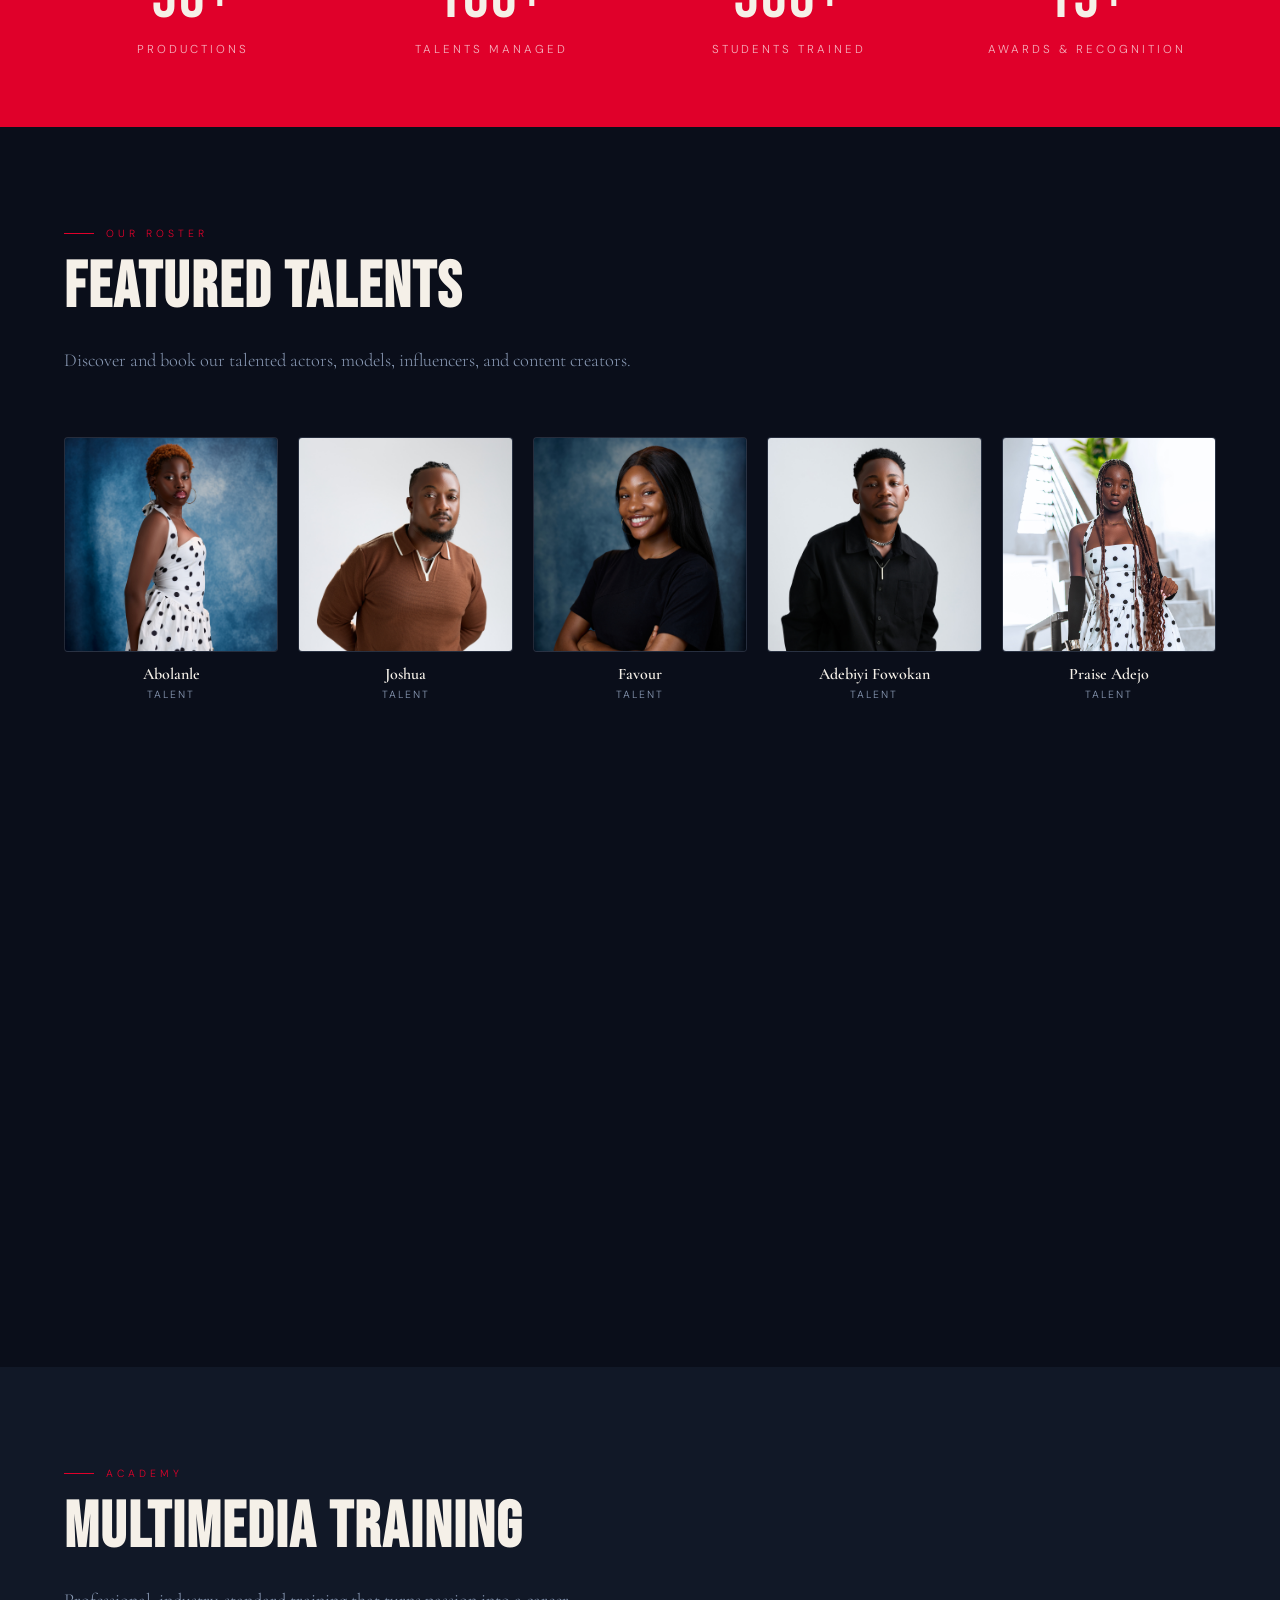
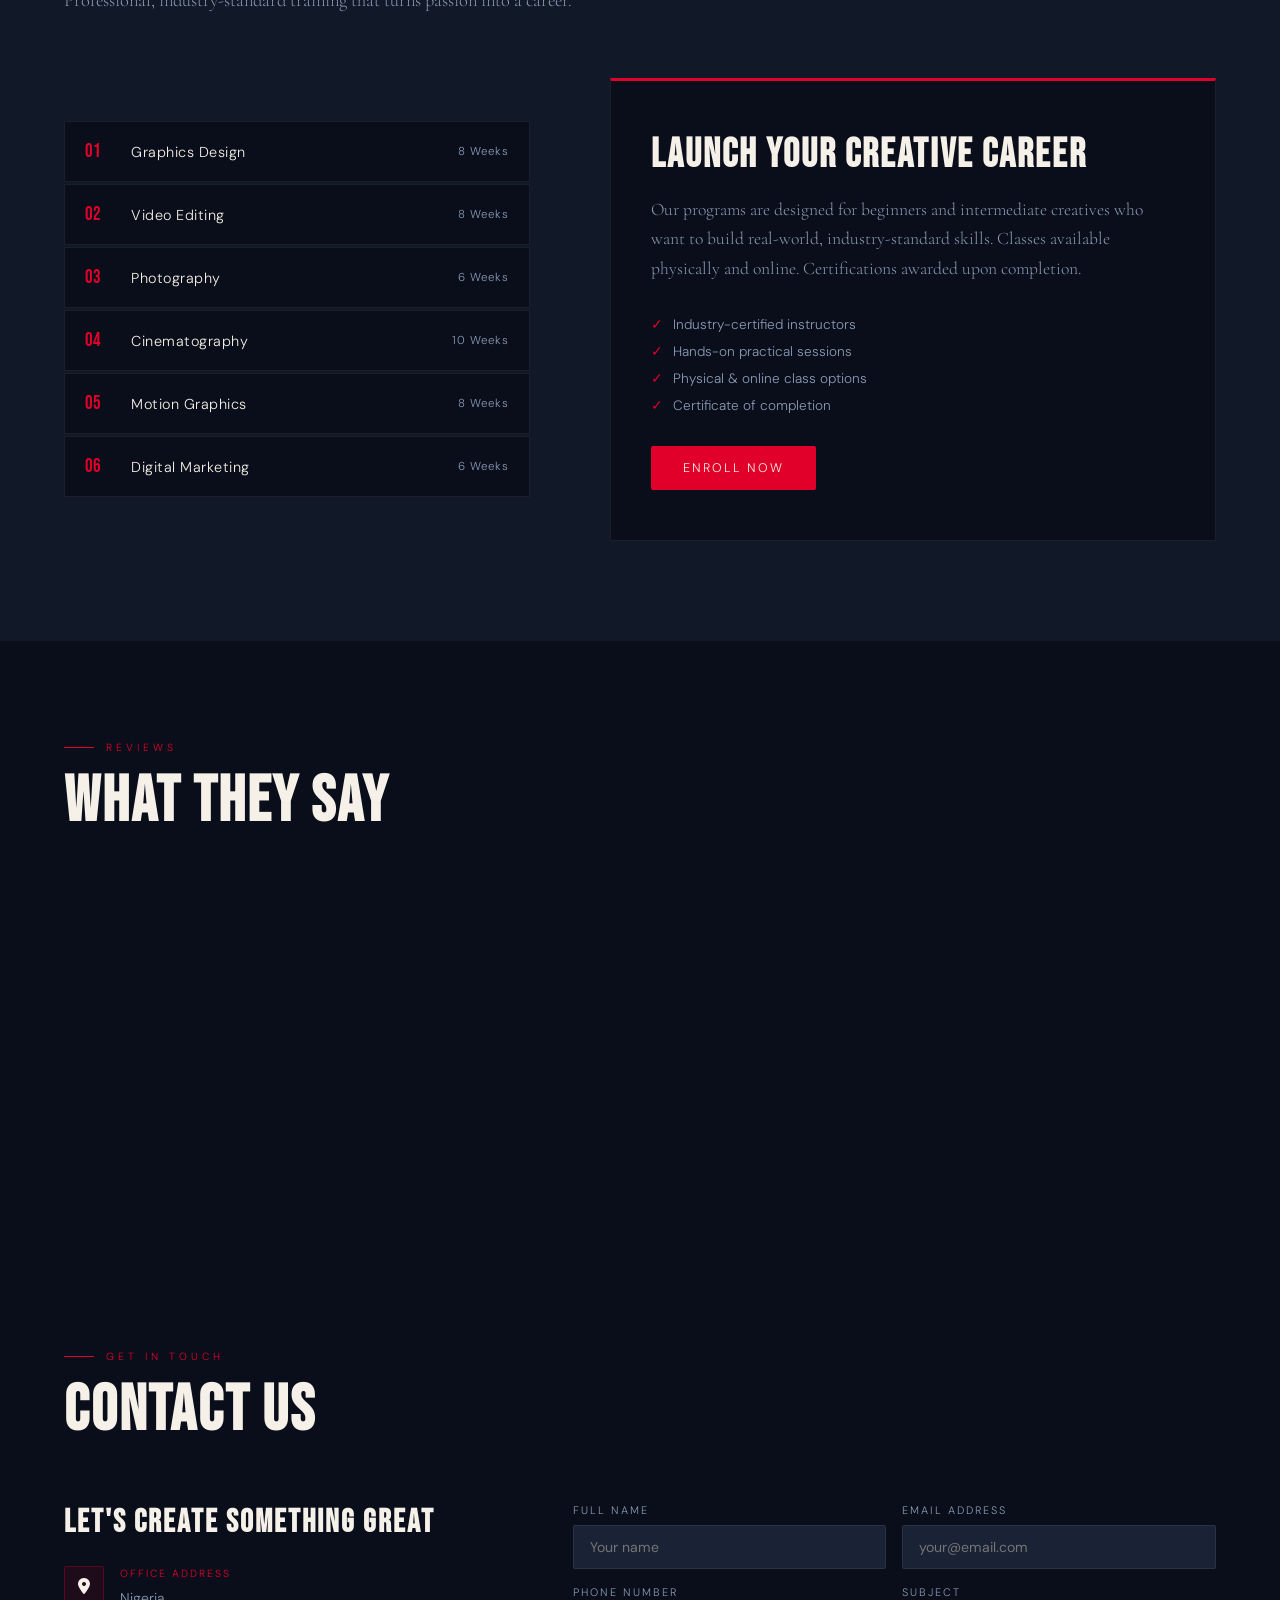
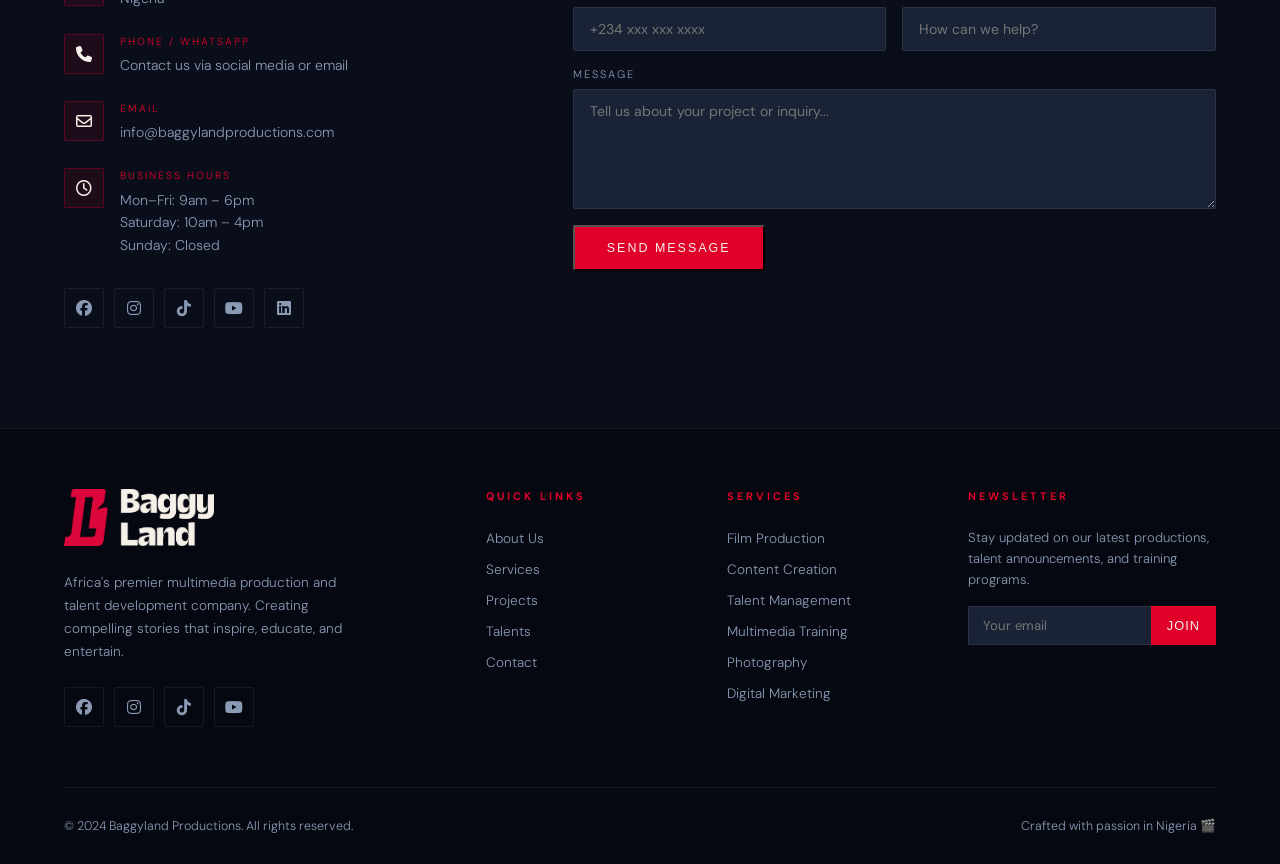
==== commit 8de27658: "added banner image" ====
--- a/index.html
+++ b/index.html
@@ -34,6 +34,7 @@
 <!-- ─── HERO ─── -->
 <section id="hero">
   <div class="hero-bg"></div>
+  <img src="img/header-image.png" alt="" class="hero-img">
   <div class="hero-film-strips">
     <div class="strip"></div>
     <div class="strip"></div>
--- a/css/style.css
+++ b/css/style.css
@@ -78,6 +78,29 @@
   .hero-bg {
     position: absolute; inset: 0;
     background: linear-gradient(135deg, #0a0e1a 0%, #1a0a0f 50%, #0a0e1a 100%);
+  }
+
+  .hero-img {
+    position: absolute;
+    right: 50px;
+    top: 50px;
+    width: 400px;
+  }
+
+  @media (max-width: 992px) {
+    .hero-img {
+      top: 170px;
+    }
+
+    .hero-sub {
+      color: var(--white) !important;
+    }
+  }
+
+  @media (max-width: 480px) {
+    .hero-img {
+      width: 400px;
+    }
   }
 
   .hero-film-strips {
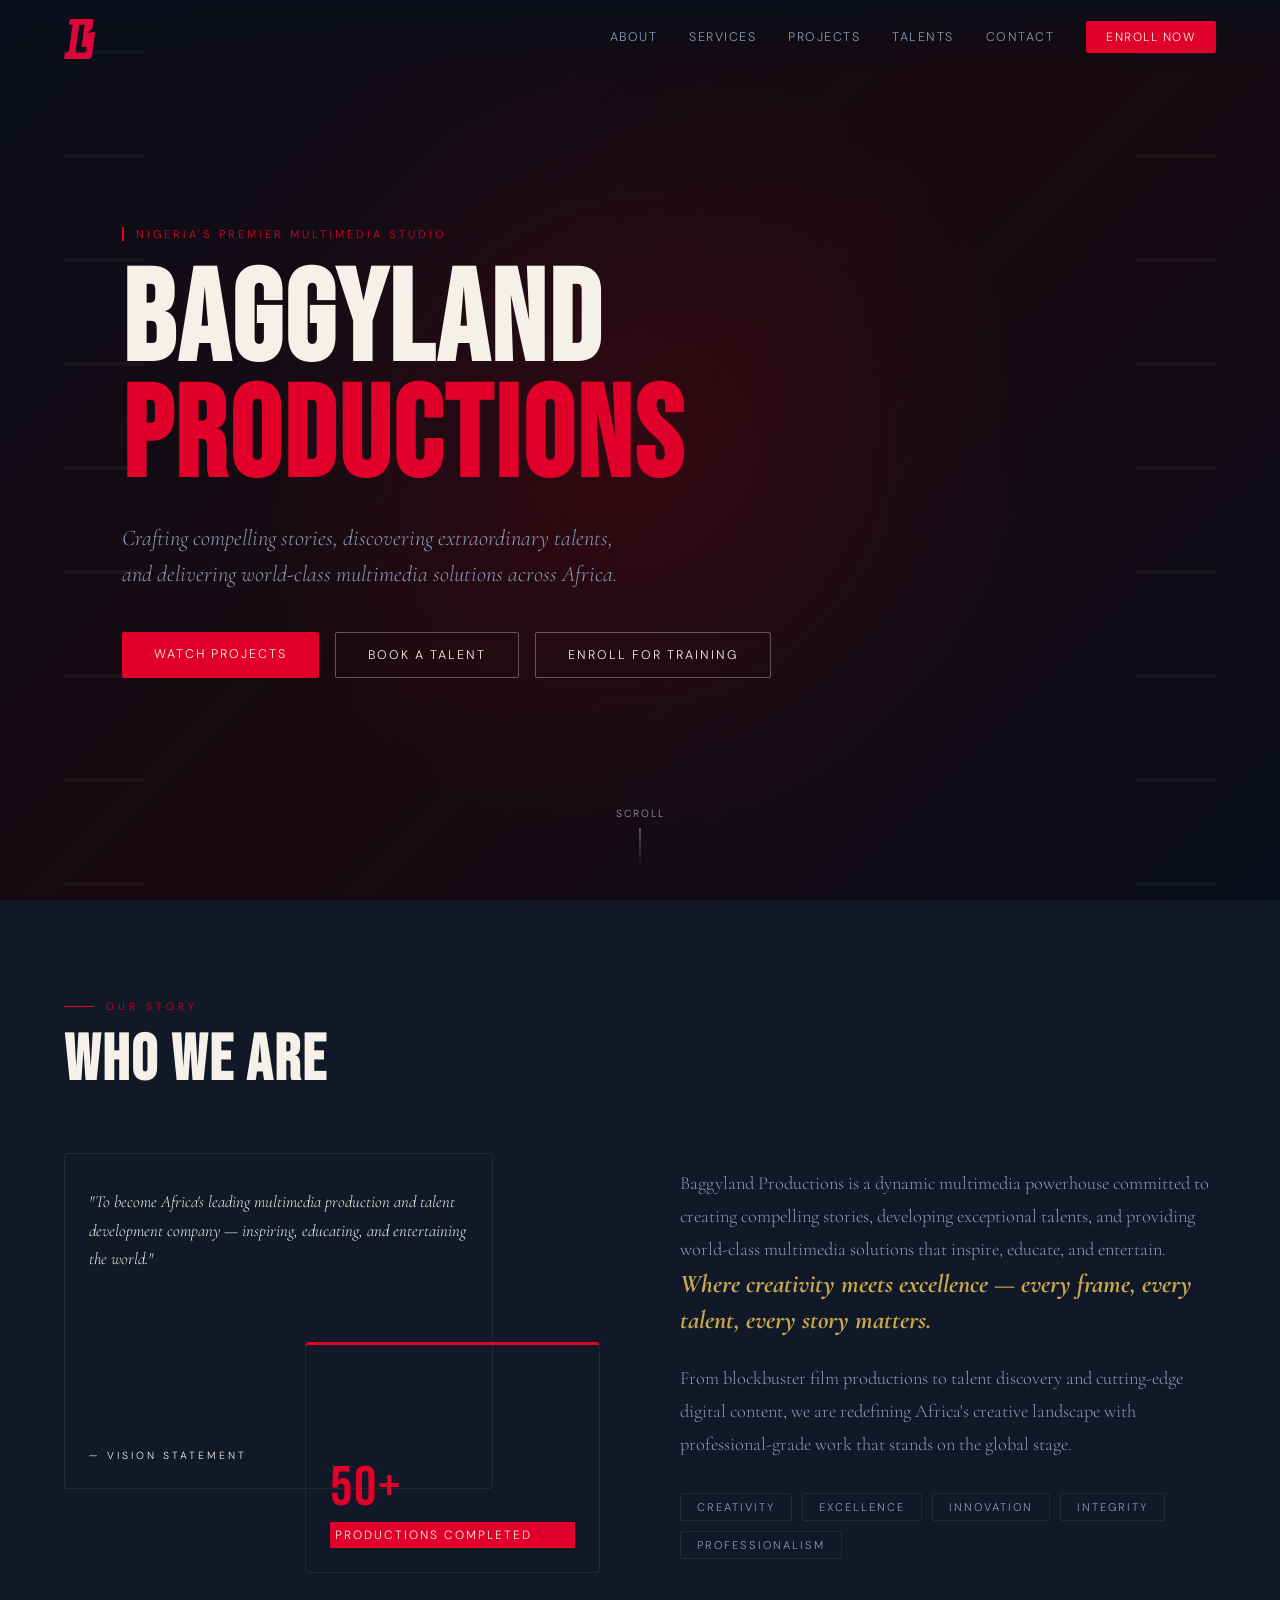
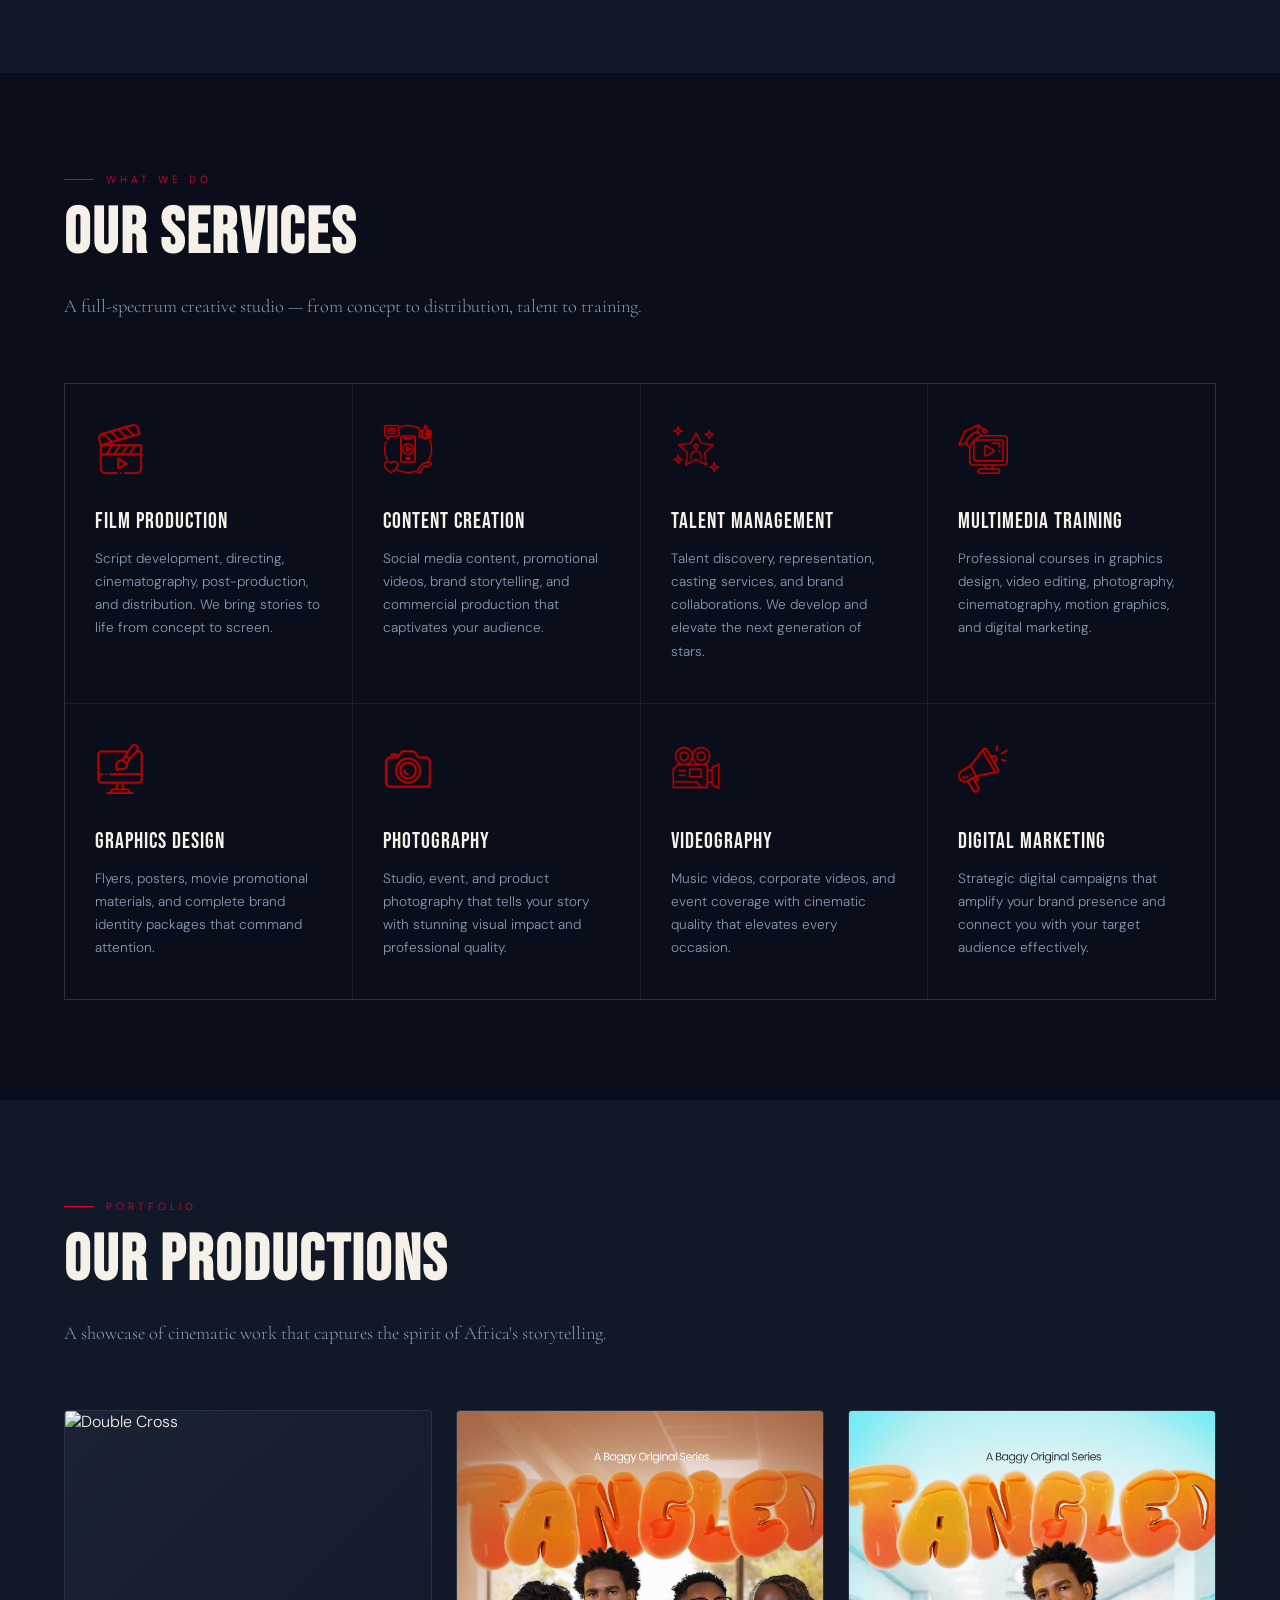
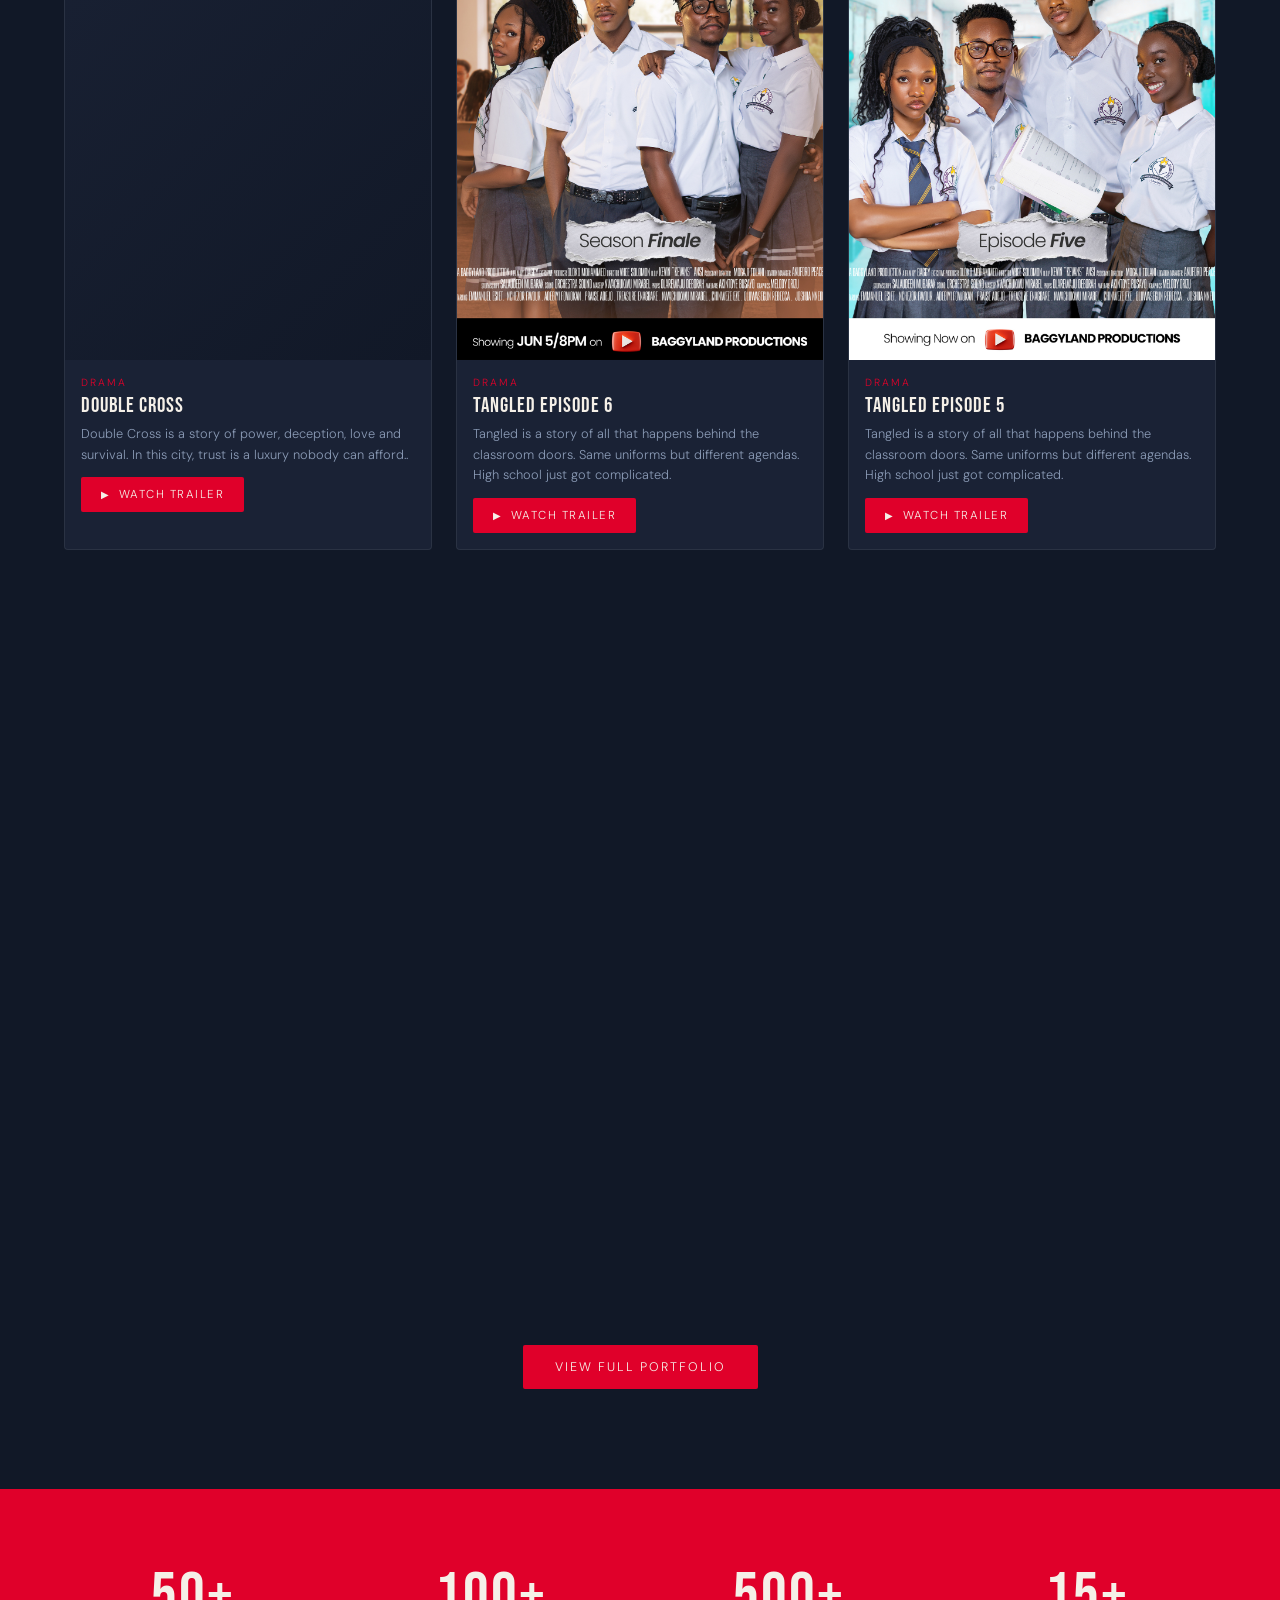
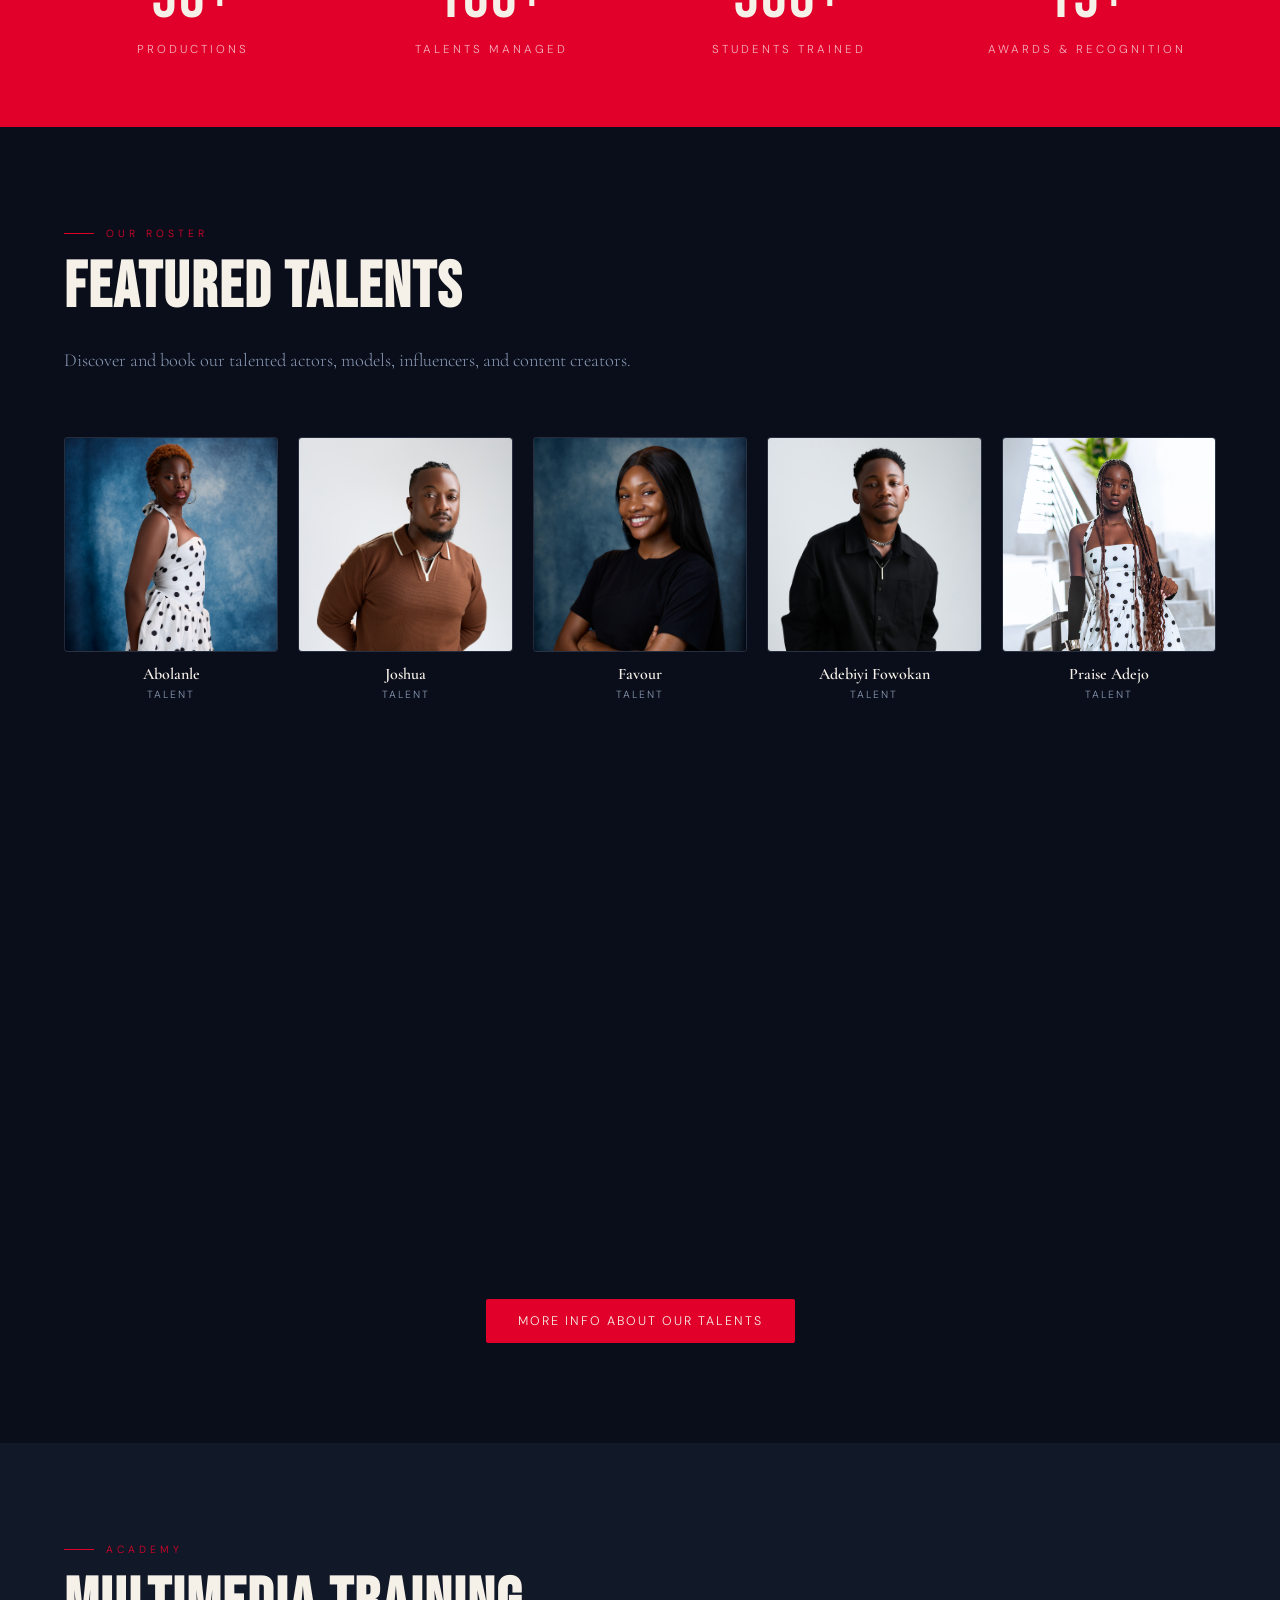
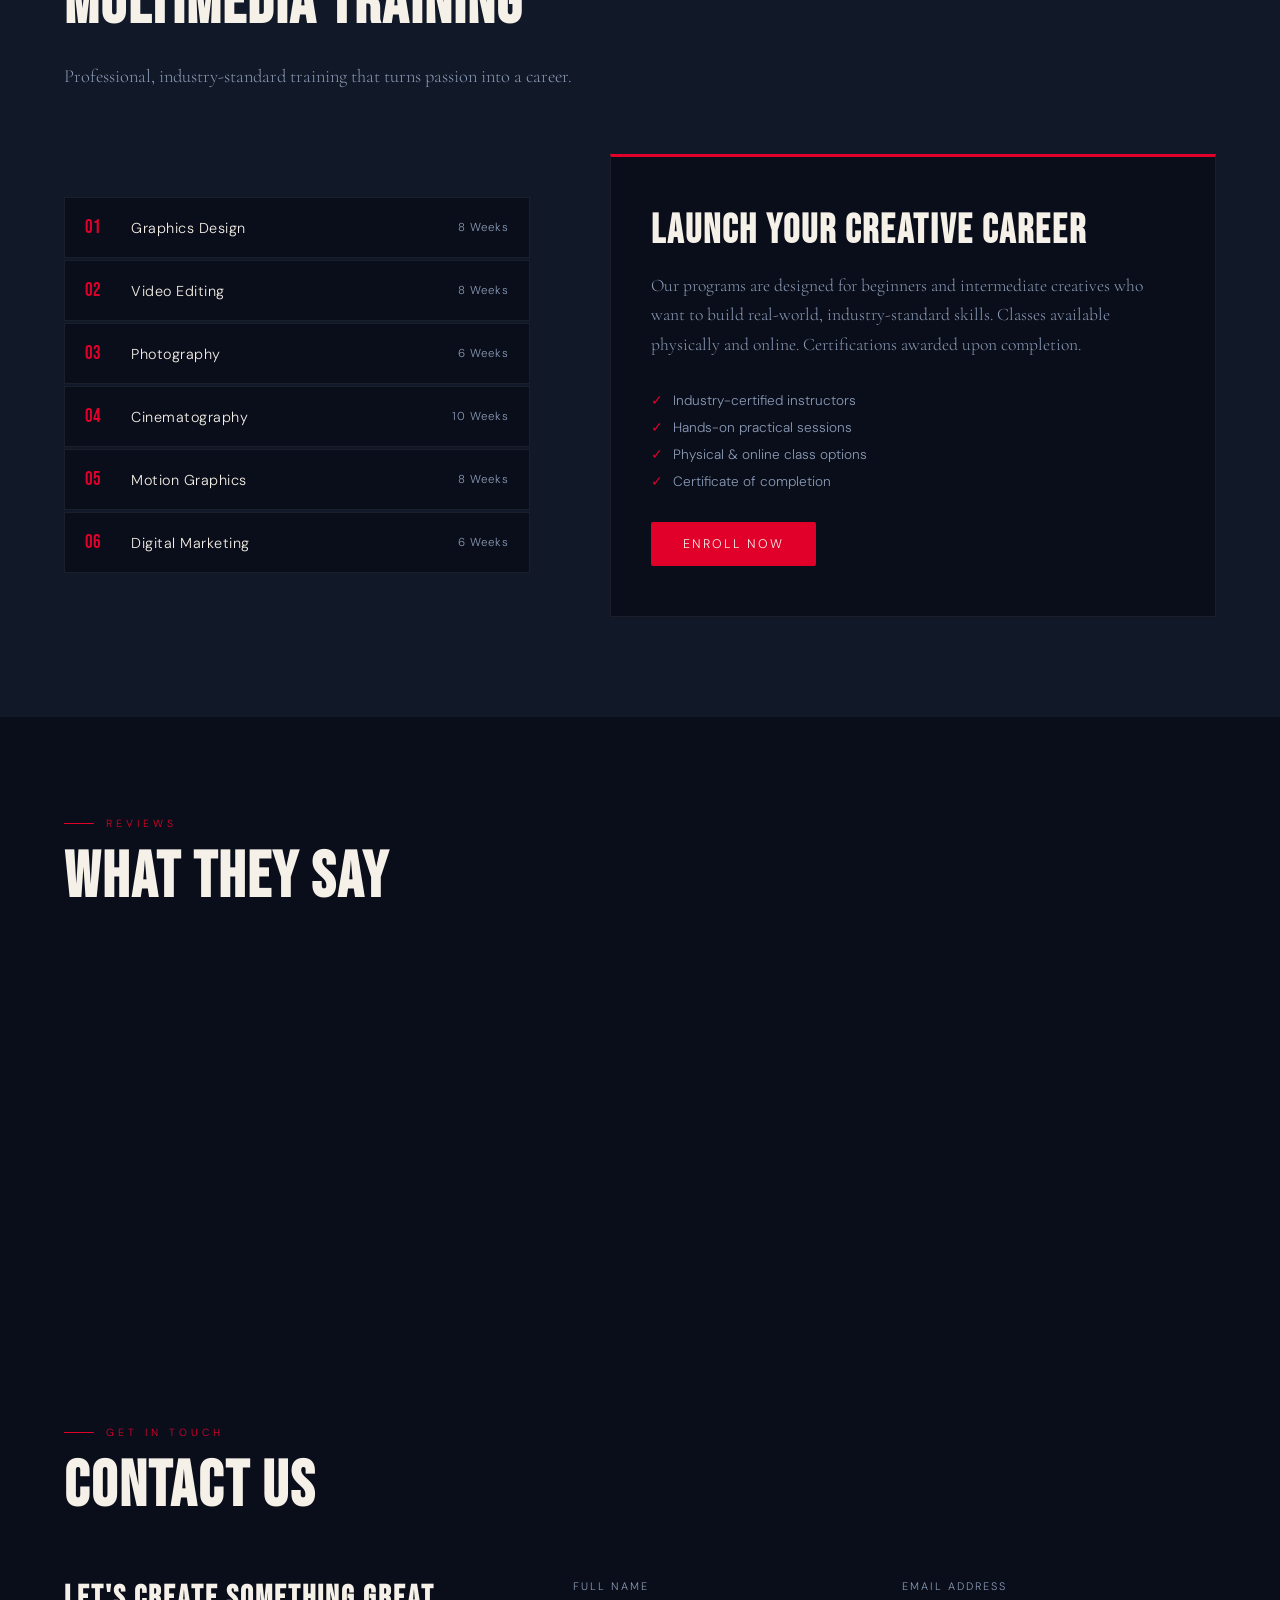
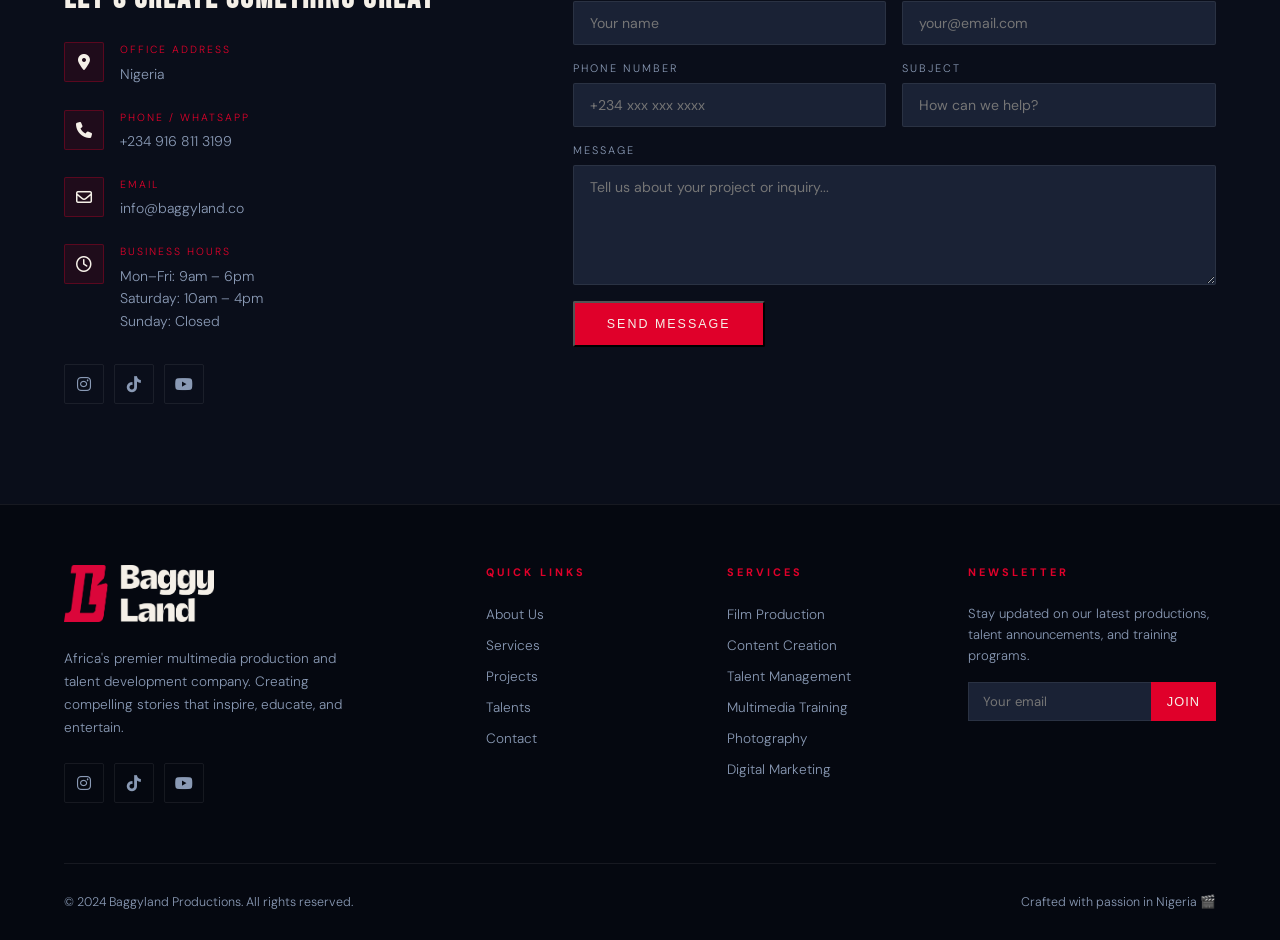
==== commit 2d07d7d0: "Finished frontend" ====
--- a/index.html
+++ b/index.html
@@ -62,17 +62,17 @@
   <h2 class="section-title">WHO WE ARE</h2>
   <div class="about-grid">
     <div class="about-visual">
-      <div class="about-card">
+      <div class="about-card about-banner-one">
         <div class="about-card-inner" style="justify-content:flex-start; padding-top:10px;">
-          <p style="font-family:'Cormorant Garamond',serif; font-size:1.05rem; font-style:italic; color:var(--text-muted); line-height:1.7;">
+          <p style="font-family:'Cormorant Garamond',serif; font-size:1.05rem; font-style:italic; color:var(--text-white); line-height:1.7;">
             "To become Africa's leading multimedia production and talent development company — inspiring, educating, and entertaining the world."
           </p>
           <div style="margin-top:auto;">
-            <span style="font-size:0.65rem;letter-spacing:3px;text-transform:uppercase;color:var(--red);">— Vision Statement</span>
+            <span style="font-size:0.65rem;letter-spacing:3px;text-transform:uppercase;color:var(--text-white);">— Vision Statement</span>
           </div>
         </div>
       </div>
-      <div class="about-card">
+      <div class="about-card about-banner-two">
         <div class="about-card-inner">
           <span class="about-stat-num">50+</span>
           <span class="about-stat-label">Productions Completed</span>
@@ -437,6 +437,10 @@
       <div class="talent-name">Osas</div>
       <div class="talent-cat">Talent</div>
     </div>
+  </div>
+
+  <div style="text-align:center;margin-top:2rem;">
+    <a href="https://baggylandtalents.com/" target="_blank" class="btn-primary">More Info About Our Talents</a>
   </div>
 </section>
 
@@ -635,14 +639,14 @@
         <div class="contact-icon"><span class="fas fa-phone"></span></div>
         <div class="contact-item-text">
           <div class="contact-item-label">Phone / WhatsApp</div>
-          Contact us via social media or email
+          +234 916 811 3199
         </div>
       </div>
       <div class="contact-item">
         <div class="contact-icon"><span class="far fa-envelope"></span></div>
         <div class="contact-item-text">
           <div class="contact-item-label">Email</div>
-          info@baggylandproductions.com
+          info@baggyland.co
         </div>
       </div>
       <div class="contact-item">
@@ -653,11 +657,11 @@
         </div>
       </div>
       <div class="social-links">
-        <a href="#" class="social-btn" title="Facebook"><span class="fab fa-facebook"></span></a>
-        <a href="#" class="social-btn" title="Instagram"><span class="fab fa-instagram"></span></a>
-        <a href="#" class="social-btn" title="TikTok"><span class="fab fa-tiktok"></span></a>
-        <a href="#" class="social-btn" title="YouTube"><span class="fab fa-youtube"></span></a>
-        <a href="#" class="social-btn" title="LinkedIn"><span class="fab fa-linkedin"></span></a>
+        <!-- <a href="#" class="social-btn" title="Facebook"><span class="fab fa-facebook"></span></a> -->
+        <a href="https://www.instagram.com/baggylandproductions/" target="_blank" class="social-btn" title="Instagram"><span class="fab fa-instagram"></span></a>
+        <a href="https://www.tiktok.com/@baggylandproductions" target="_blank" class="social-btn" title="TikTok"><span class="fab fa-tiktok"></span></a>
+        <a href="https://www.youtube.com/@BaggyLand" target="_blank" class="social-btn" title="YouTube"><span class="fab fa-youtube"></span></a>
+        <!-- <a href="#" class="social-btn" title="LinkedIn"><span class="fab fa-linkedin"></span></a> -->
       </div>
     </div>
     <!-- <form class="contact-form" onsubmit="handleContactSubmit(event)"> -->
@@ -700,10 +704,10 @@
       </a>
       <p>Africa's premier multimedia production and talent development company. Creating compelling stories that inspire, educate, and entertain.</p>
       <div class="social-links" style="margin-top:1.5rem;">
-        <a href="#" class="social-btn" title="Facebook"><span class="fab fa-facebook"></span></a>
-        <a href="#" class="social-btn" title="Instagram"><span class="fab fa-instagram"></span></a>
-        <a href="#" class="social-btn" title="TikTok"><span class="fab fa-tiktok"></span></a>
-        <a href="#" class="social-btn" title="YouTube"><span class="fab fa-youtube"></span></a>
+        <!-- <a href="#" class="social-btn" title="Facebook"><span class="fab fa-facebook"></span></a> -->
+        <a href="https://www.instagram.com/baggylandproductions/" target="_blank" class="social-btn" title="Instagram"><span class="fab fa-instagram"></span></a>
+        <a href="https://www.tiktok.com/@baggylandproductions" target="_blank" class="social-btn" title="TikTok"><span class="fab fa-tiktok"></span></a>
+        <a href="https://www.youtube.com/@BaggyLand" target="_blank" class="social-btn" title="YouTube"><span class="fab fa-youtube"></span></a>
       </div>
     </div>
     <div class="footer-col">
--- a/css/style.css
+++ b/css/style.css
@@ -89,6 +89,7 @@
 
   @media (max-width: 992px) {
     .hero-img {
+      right: 0px;
       top: 170px;
     }
 
@@ -101,6 +102,16 @@
     .hero-img {
       width: 400px;
     }
+  }
+
+  .about-banner-one {
+    background: url(../img/about-banner.jpg.jpeg) no-repeat center !important;
+    background-size: cover !important;
+  }
+
+  .about-banner-two {
+    background: url(../img/about-banner-two.jpg.jpeg) no-repeat center !important;
+    background-size: cover !important;
   }
 
   .hero-film-strips {
@@ -245,7 +256,7 @@
     font-family: 'Bebas Neue', sans-serif;
     font-size: 3.5rem; color: var(--red); letter-spacing: 2px;
   }
-  .about-stat-label { font-size: 0.75rem; letter-spacing: 2px; text-transform: uppercase; color: var(--text-muted); }
+  .about-stat-label { font-size: 0.75rem; letter-spacing: 2px; text-transform: uppercase; color: var(--text-white); background-color: #e0002a; padding: 5px; }
 
   .about-text h3 {
     font-family: 'Cormorant Garamond', serif;
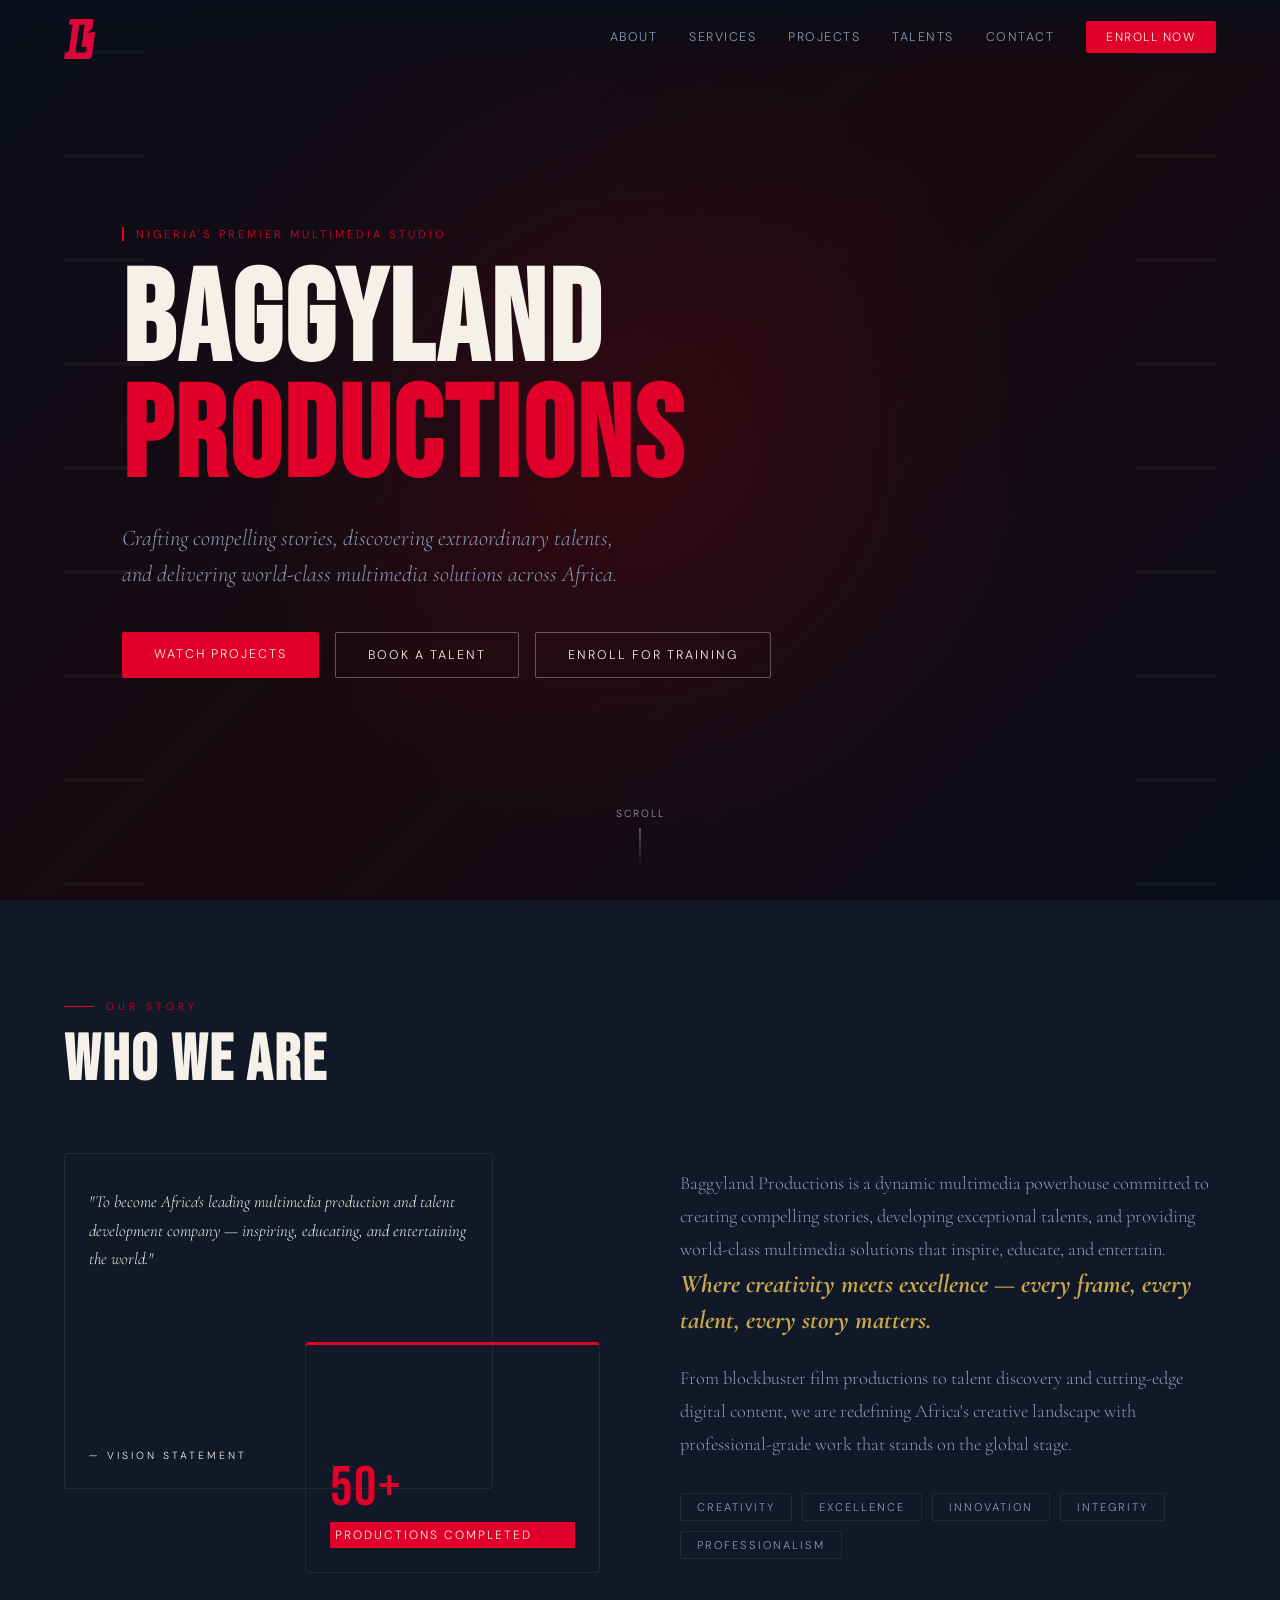
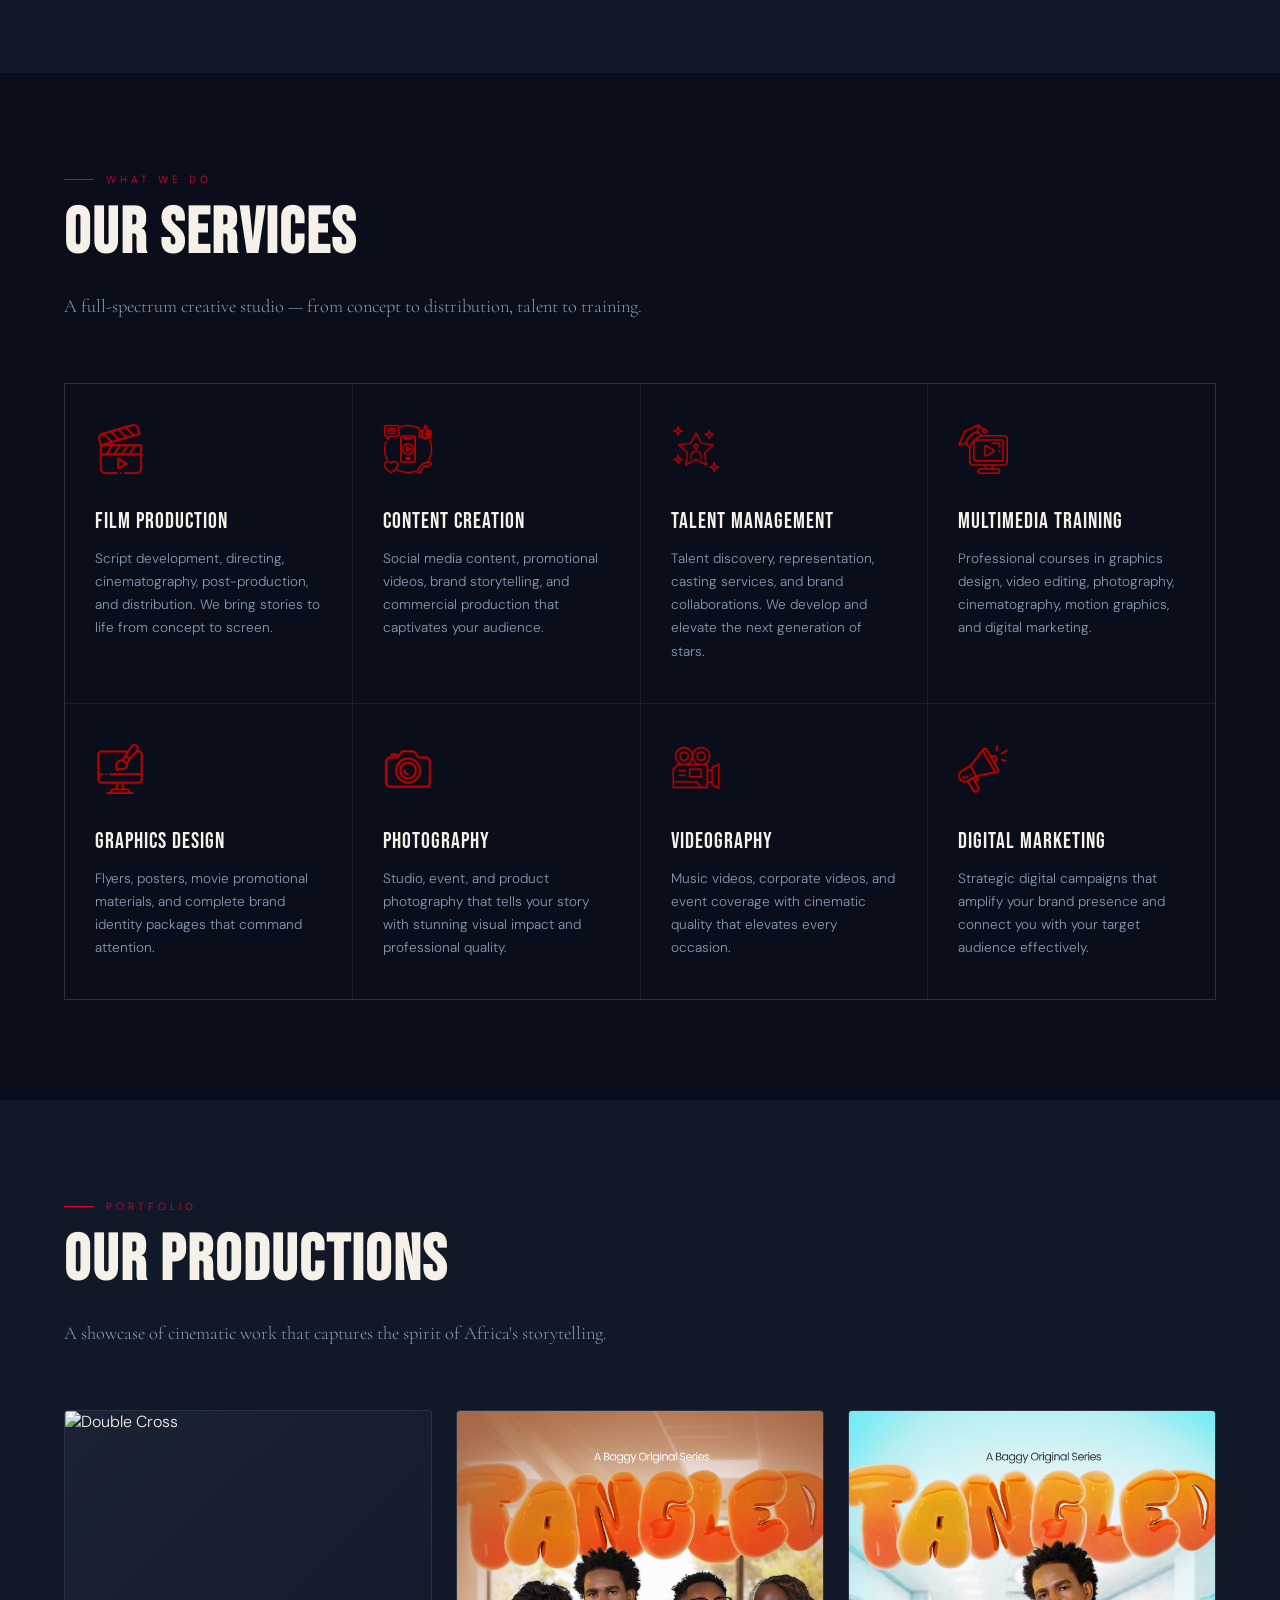
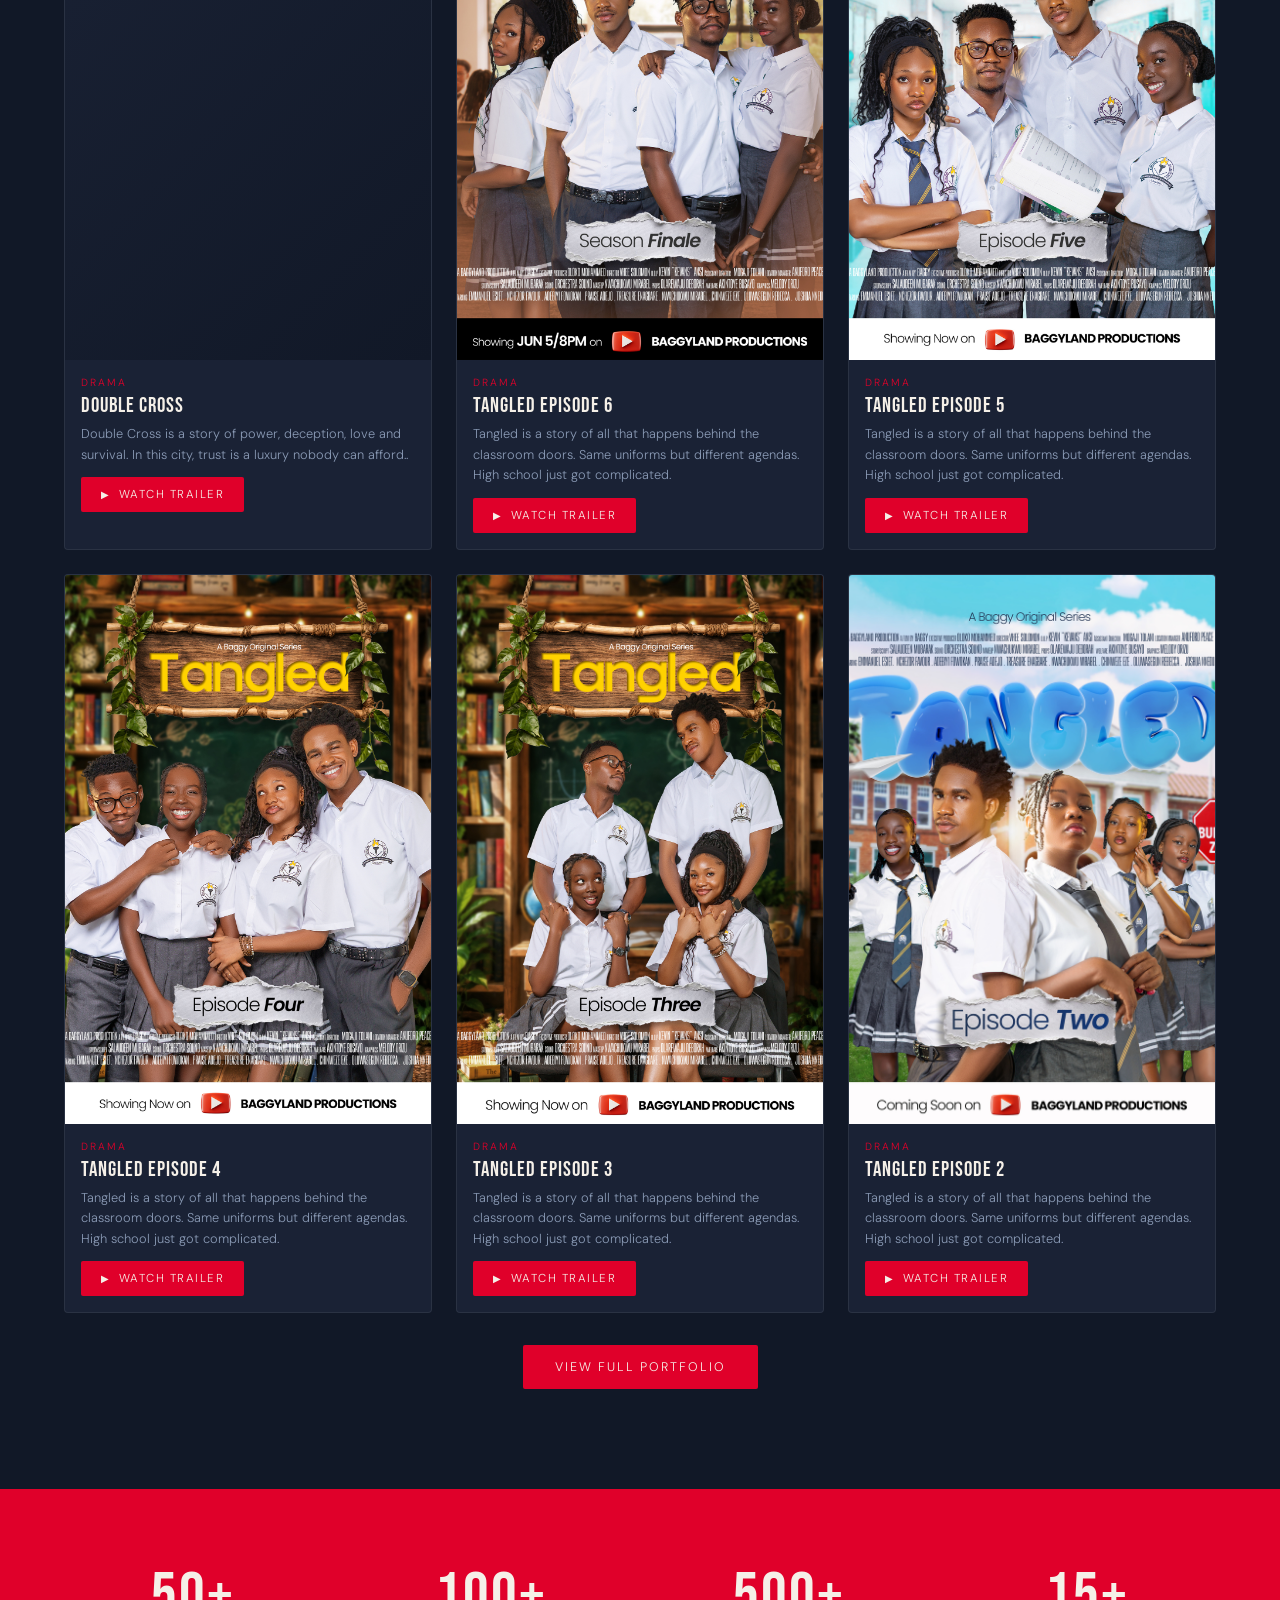
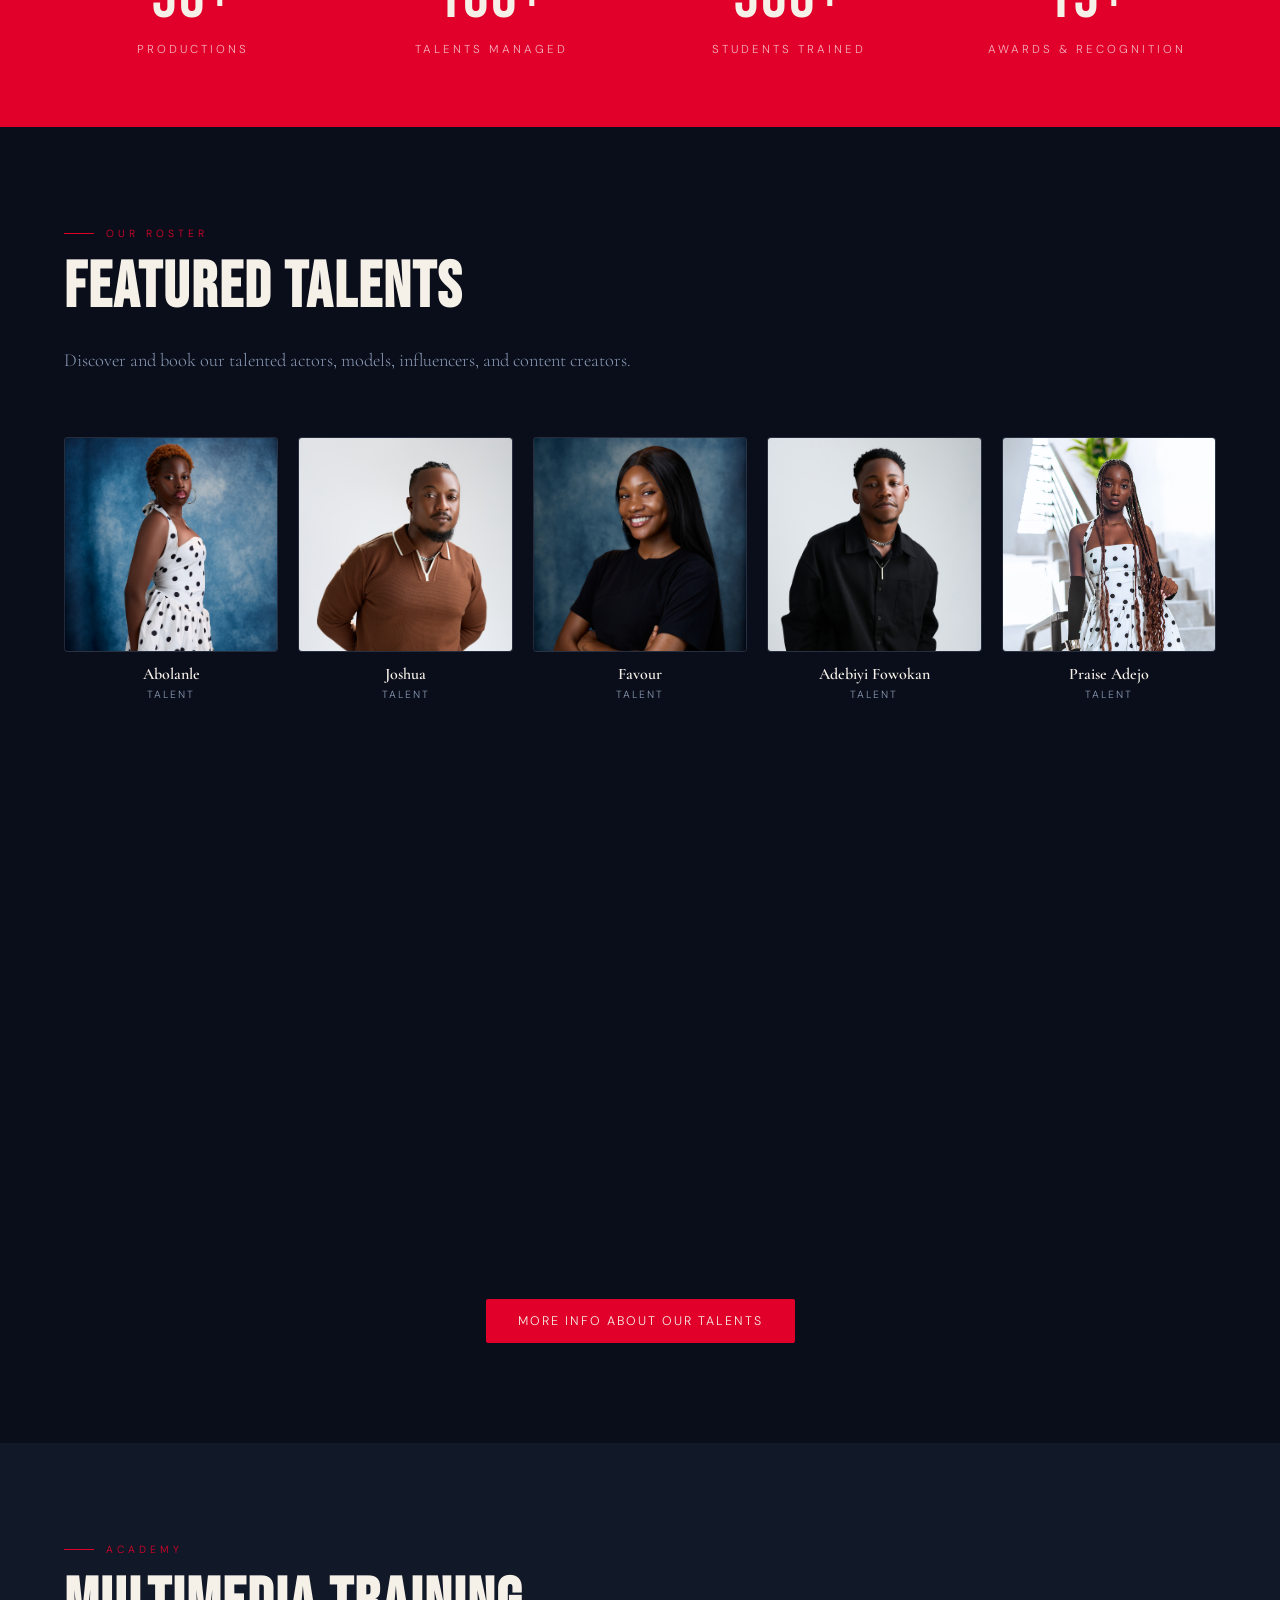
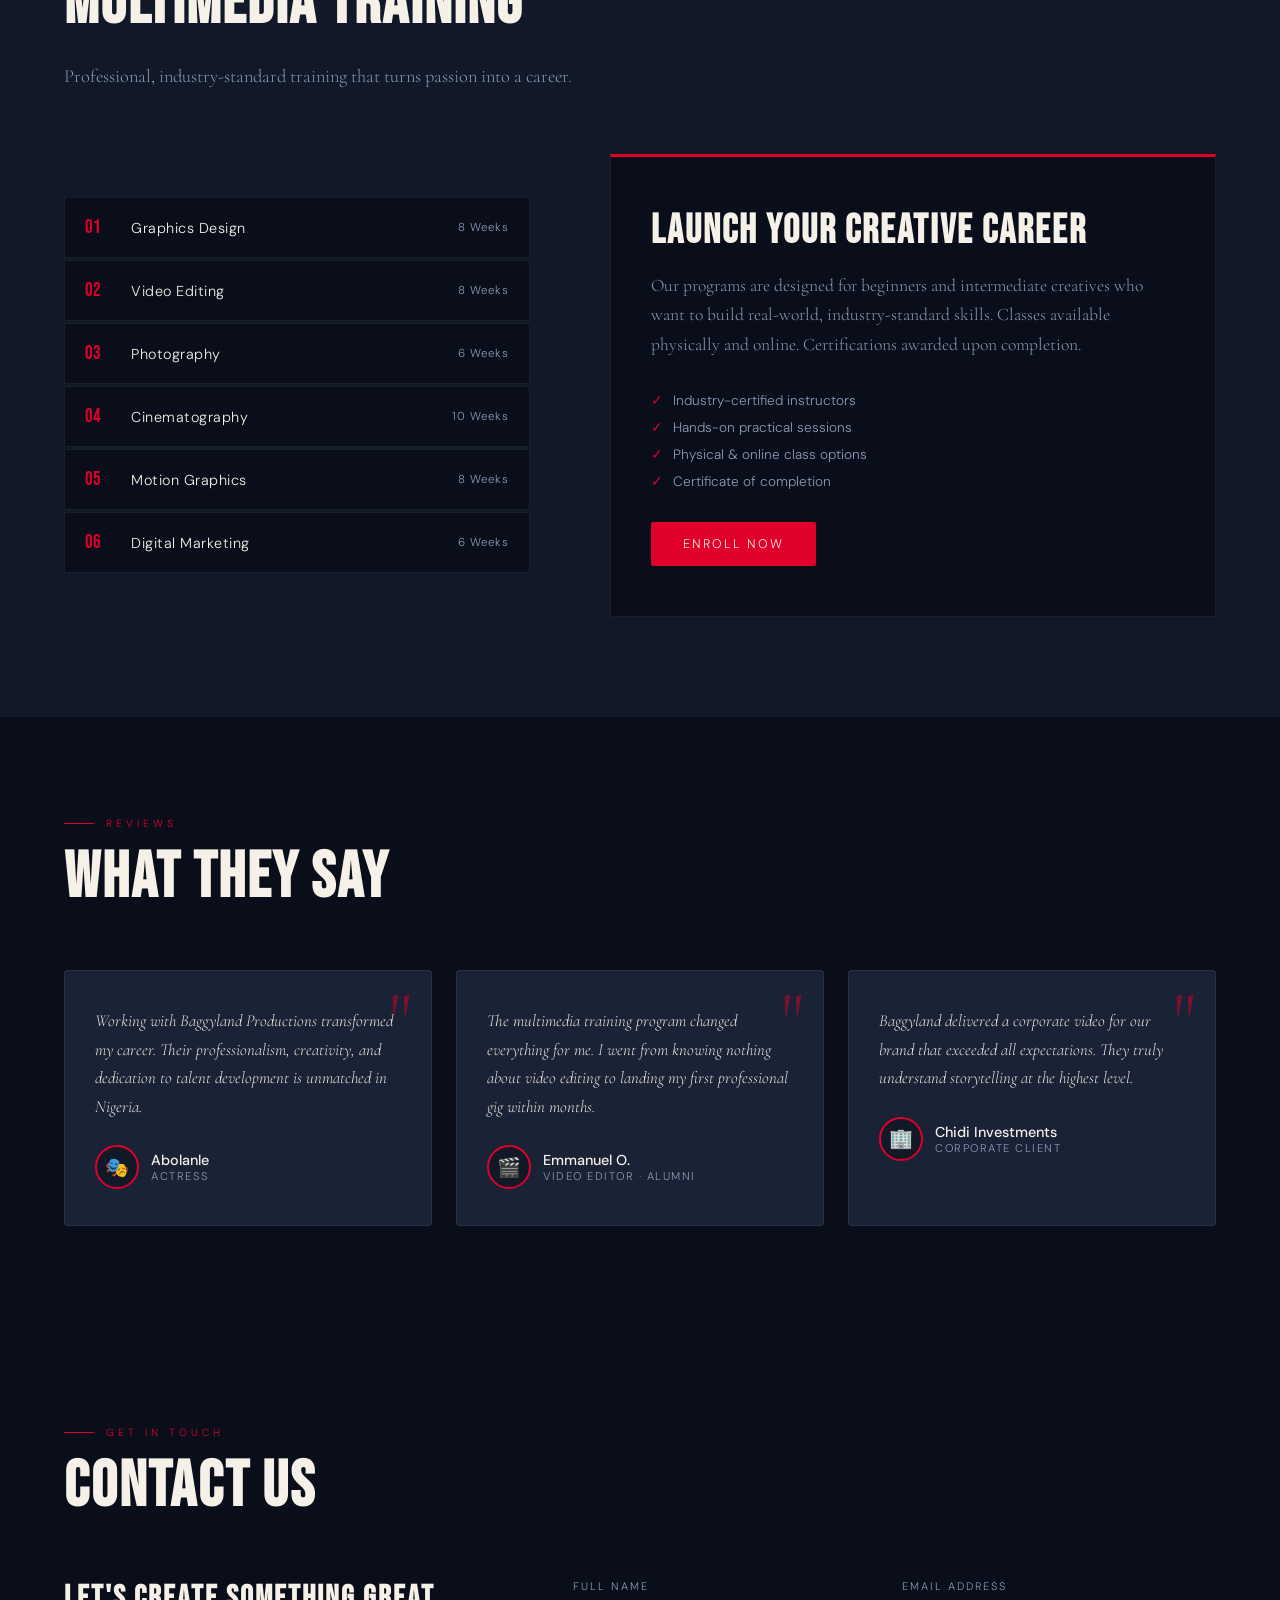
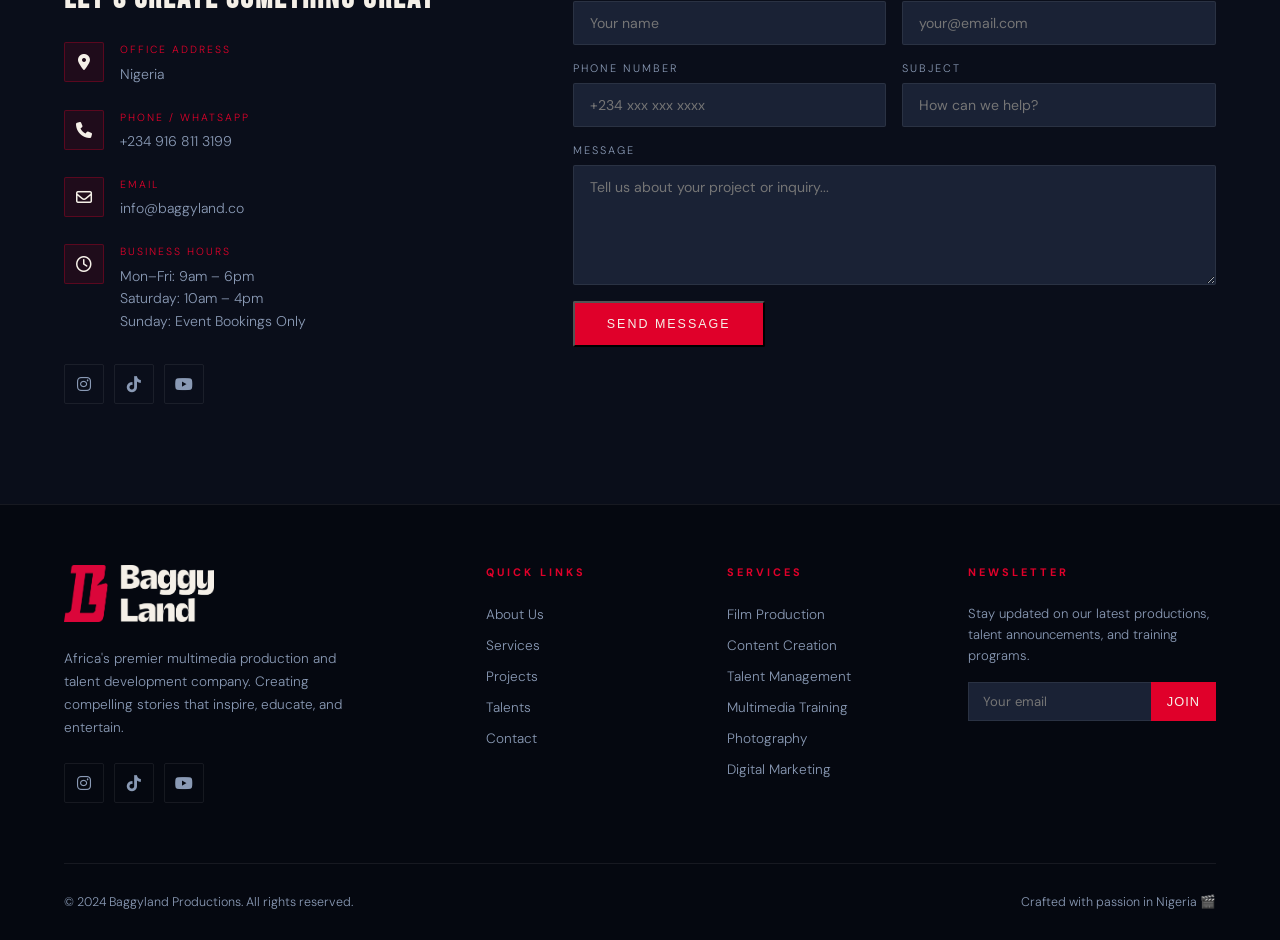
==== commit fbd3740c: "Update index.html" ====
--- a/index.html
+++ b/index.html
@@ -653,7 +653,7 @@
         <div class="contact-icon"><span class="far fa-clock"></span></div>
         <div class="contact-item-text">
           <div class="contact-item-label">Business Hours</div>
-          Mon–Fri: 9am – 6pm<br>Saturday: 10am – 4pm<br>Sunday: Closed
+          Mon–Fri: 9am – 6pm<br>Saturday: 10am – 4pm<br>Sunday: Event Bookings Only
         </div>
       </div>
       <div class="social-links">
--- a/css/style.css
+++ b/css/style.css
@@ -84,7 +84,7 @@
     position: absolute;
     right: 50px;
     top: 50px;
-    width: 400px;
+    width: 30%;
   }
 
   @media (max-width: 992px) {
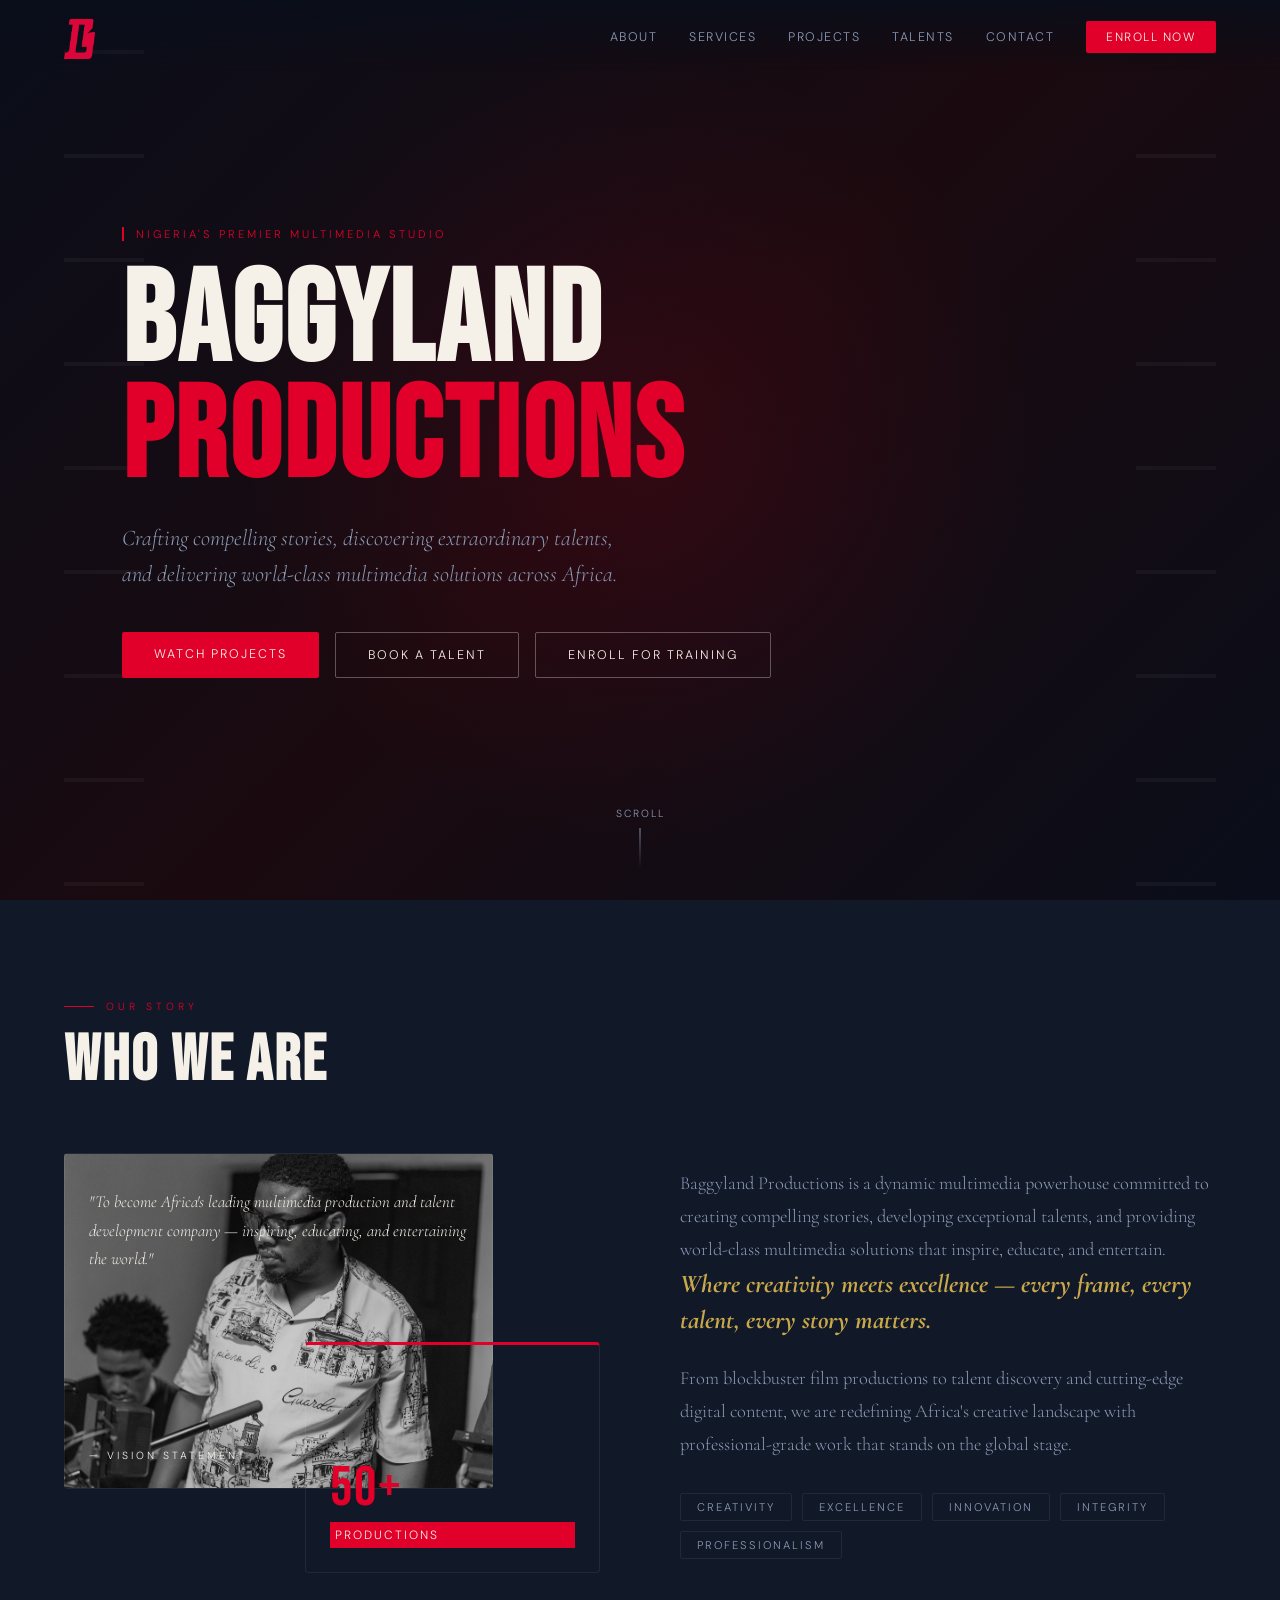
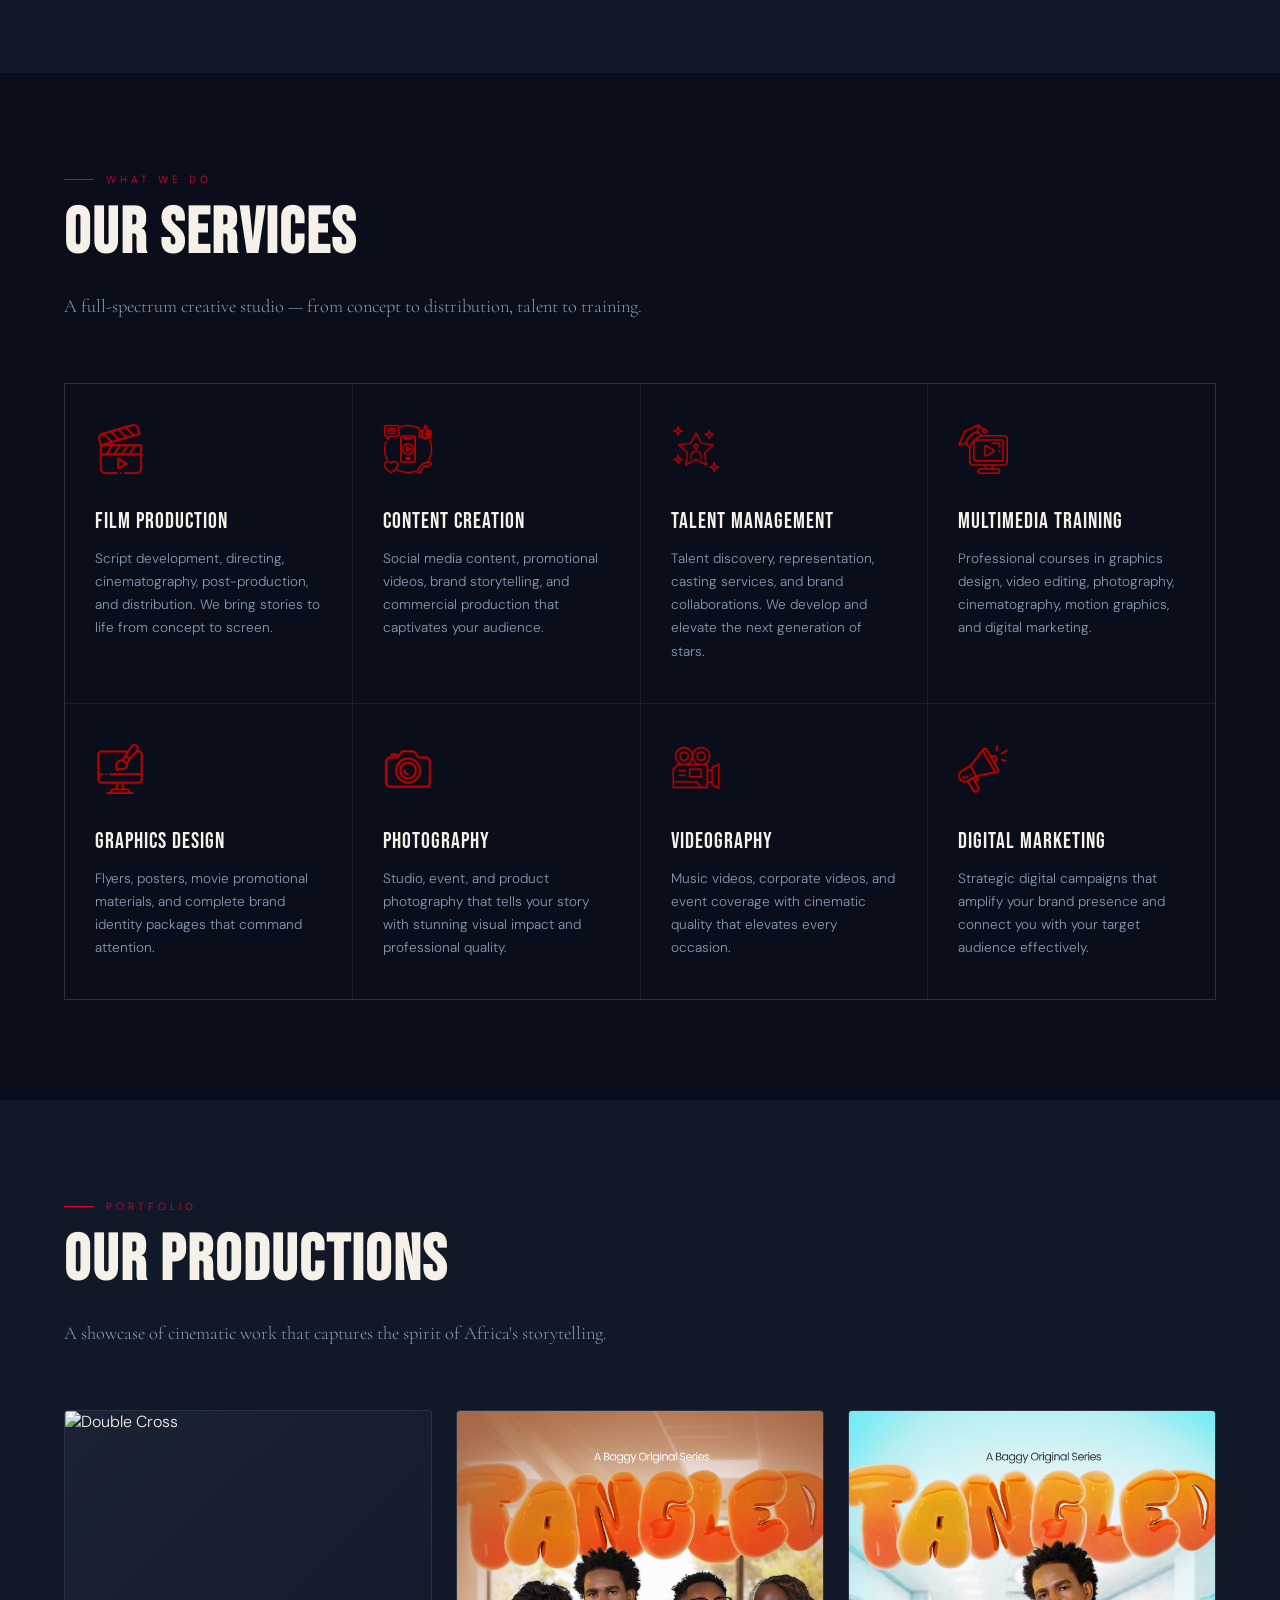
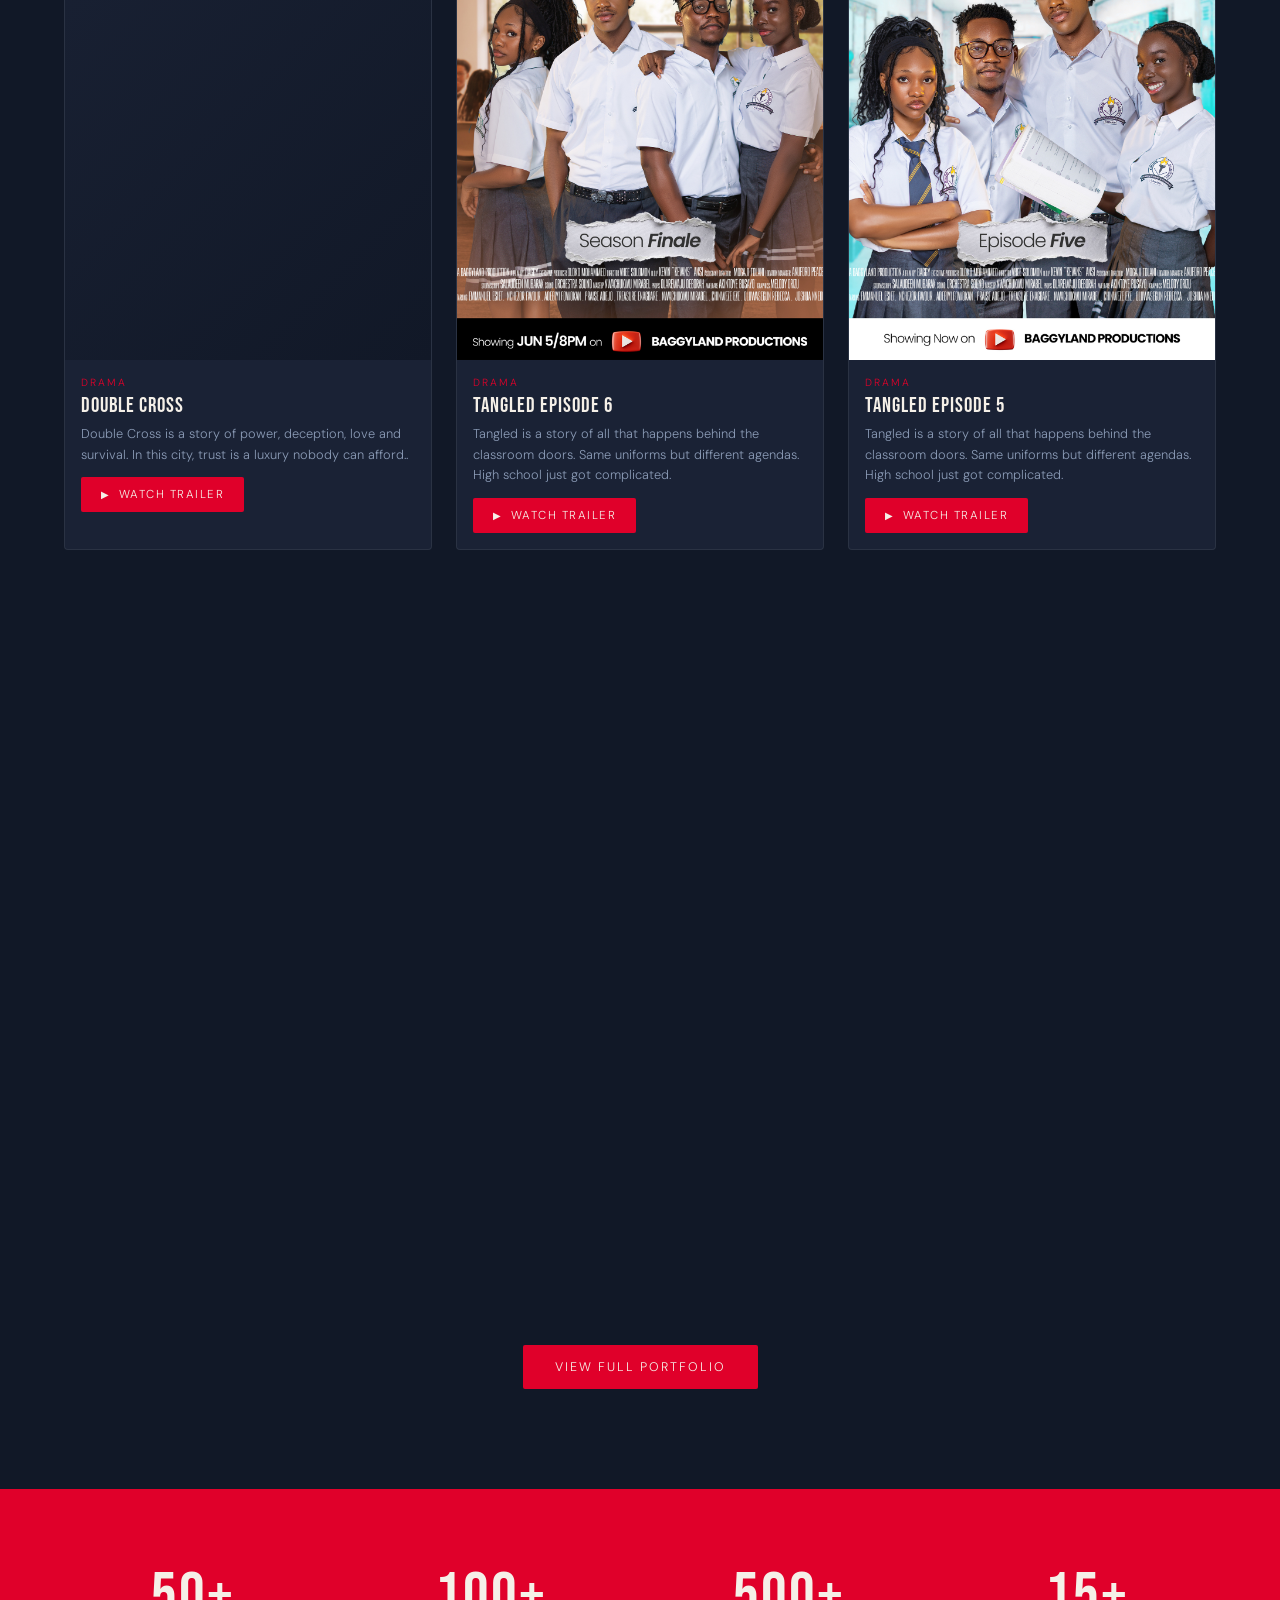
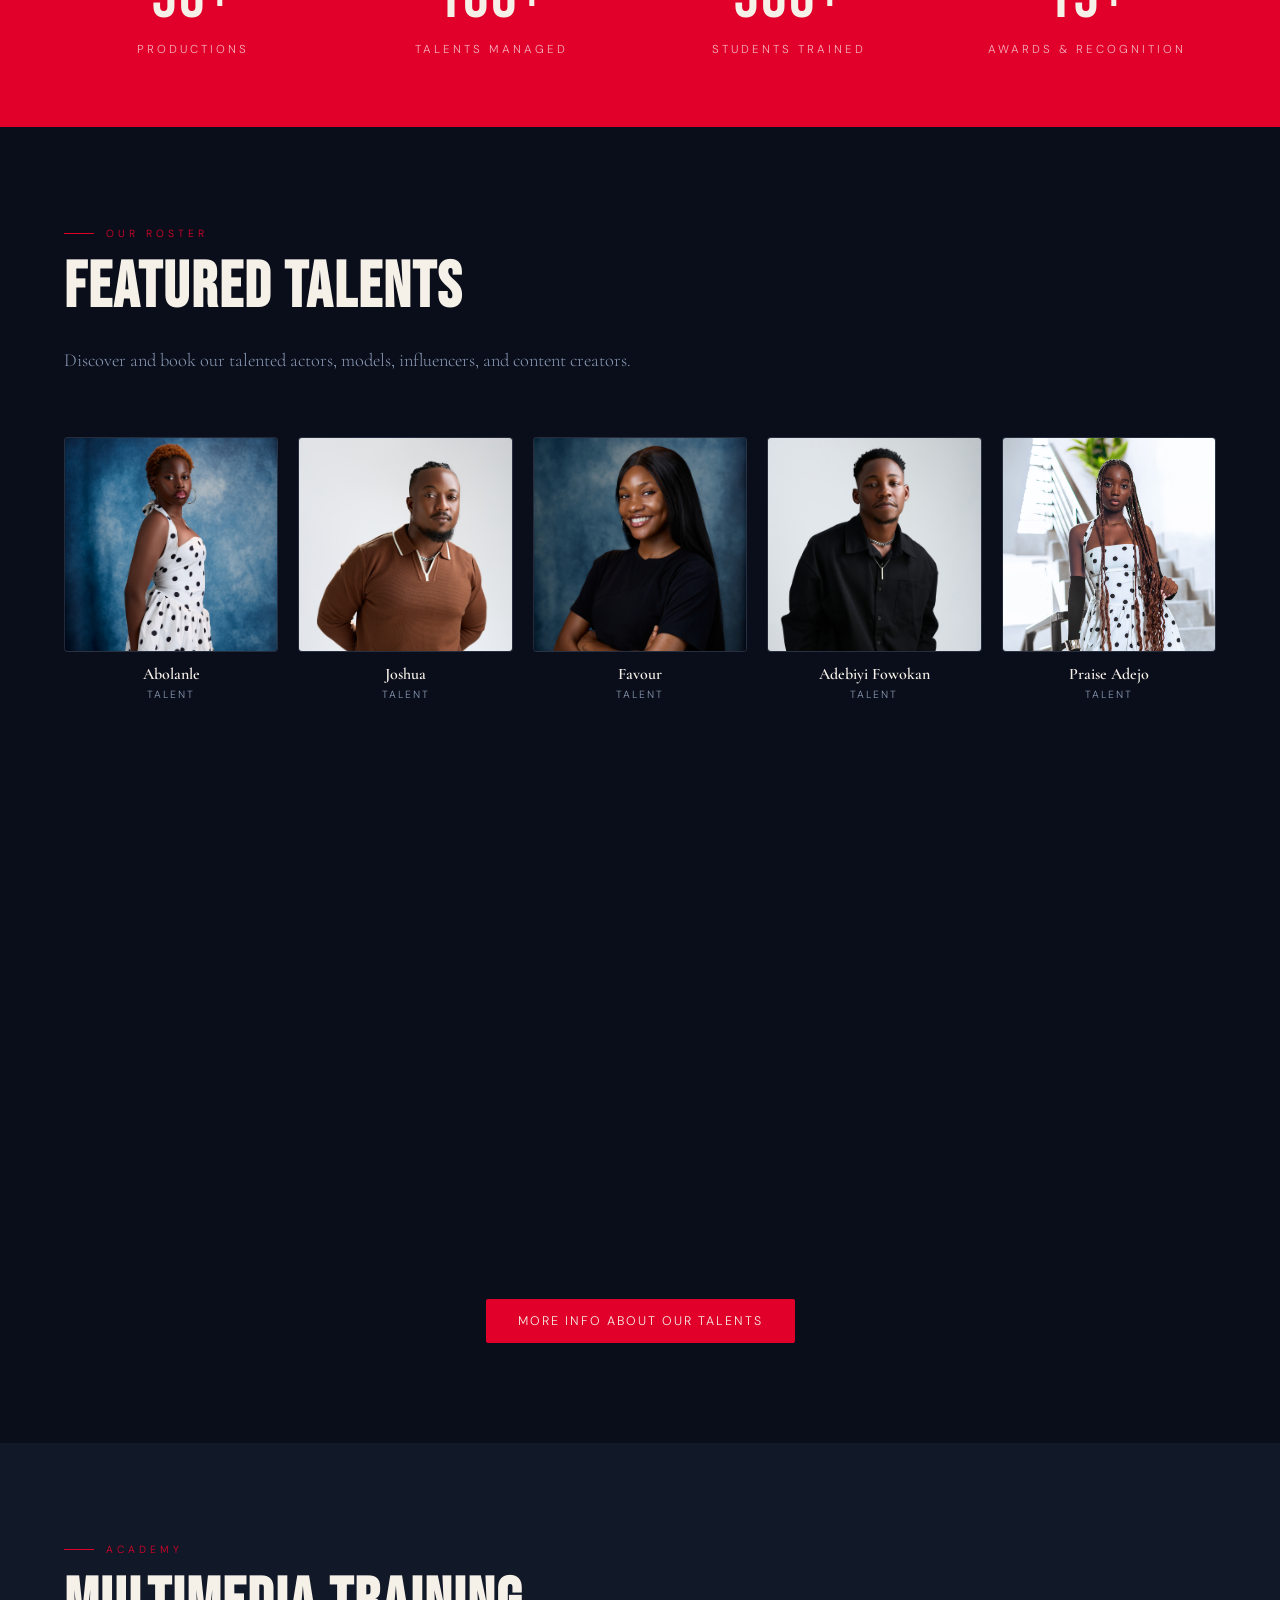
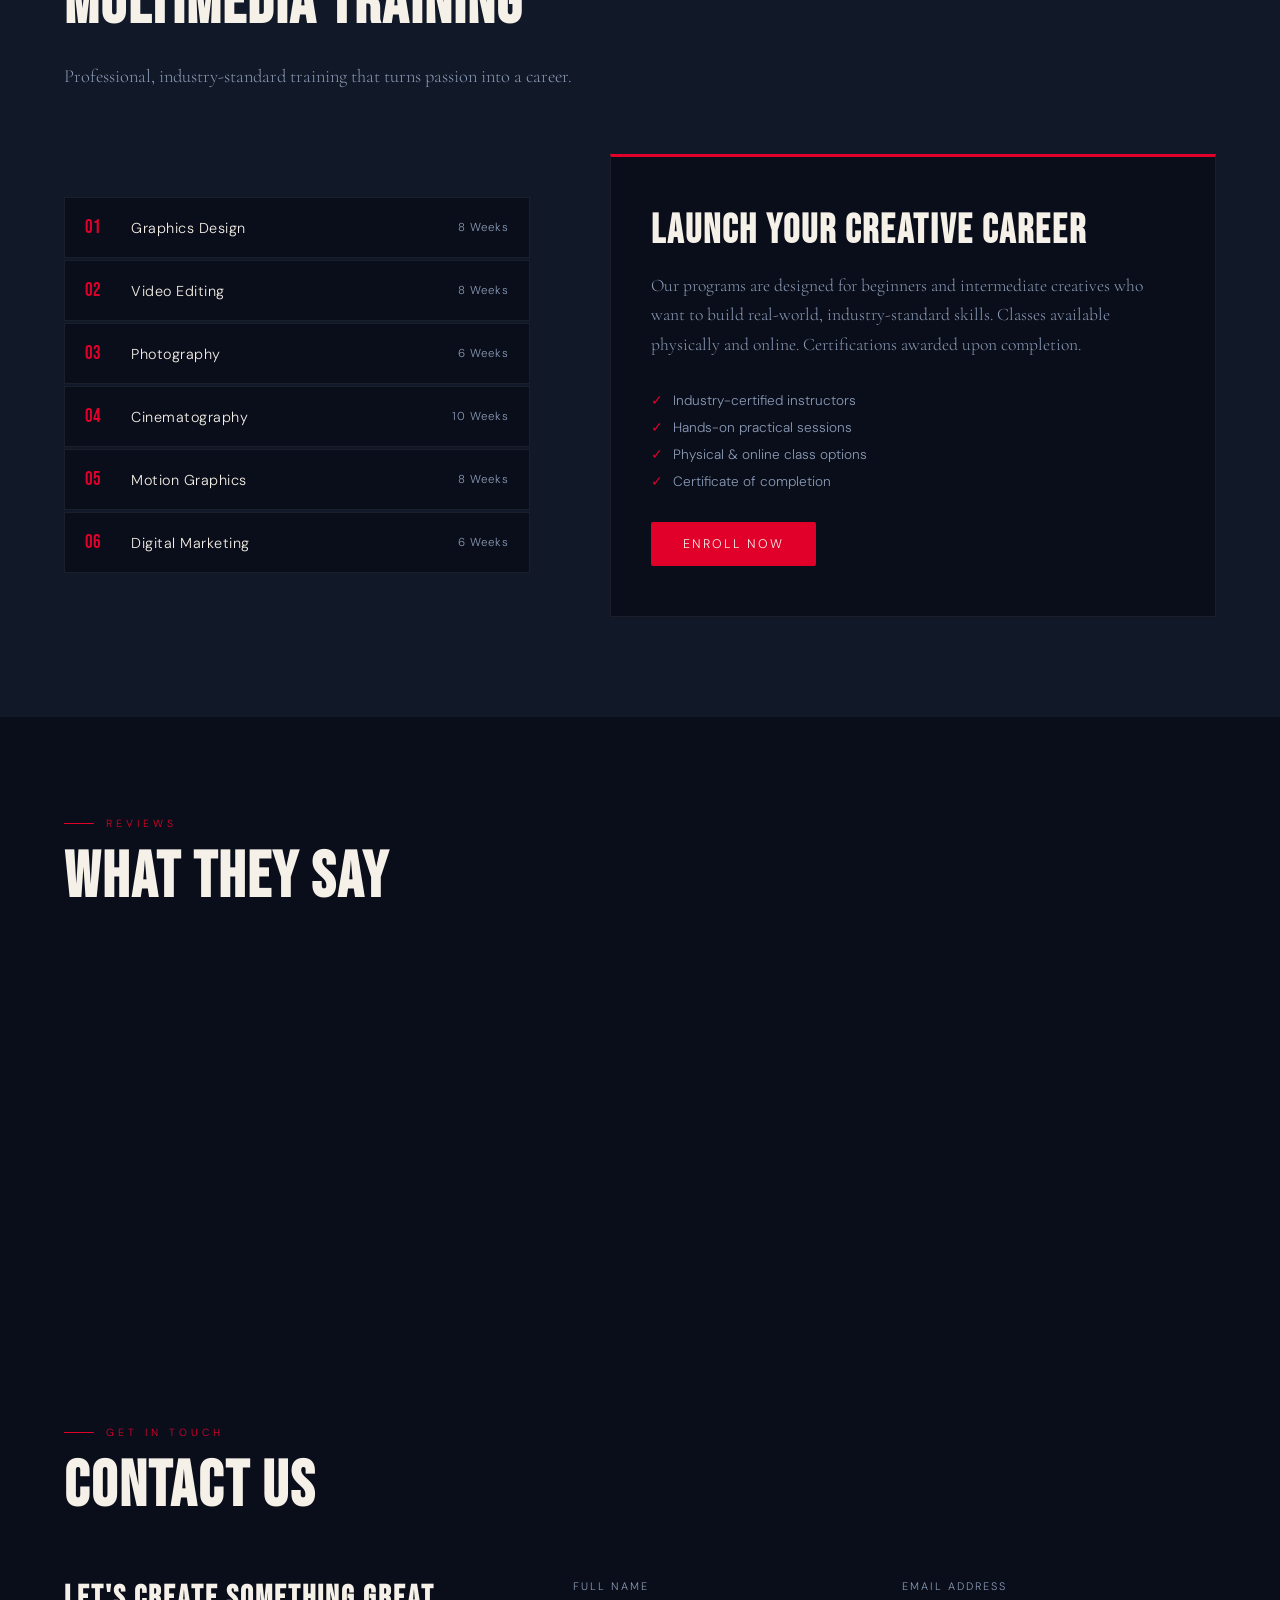
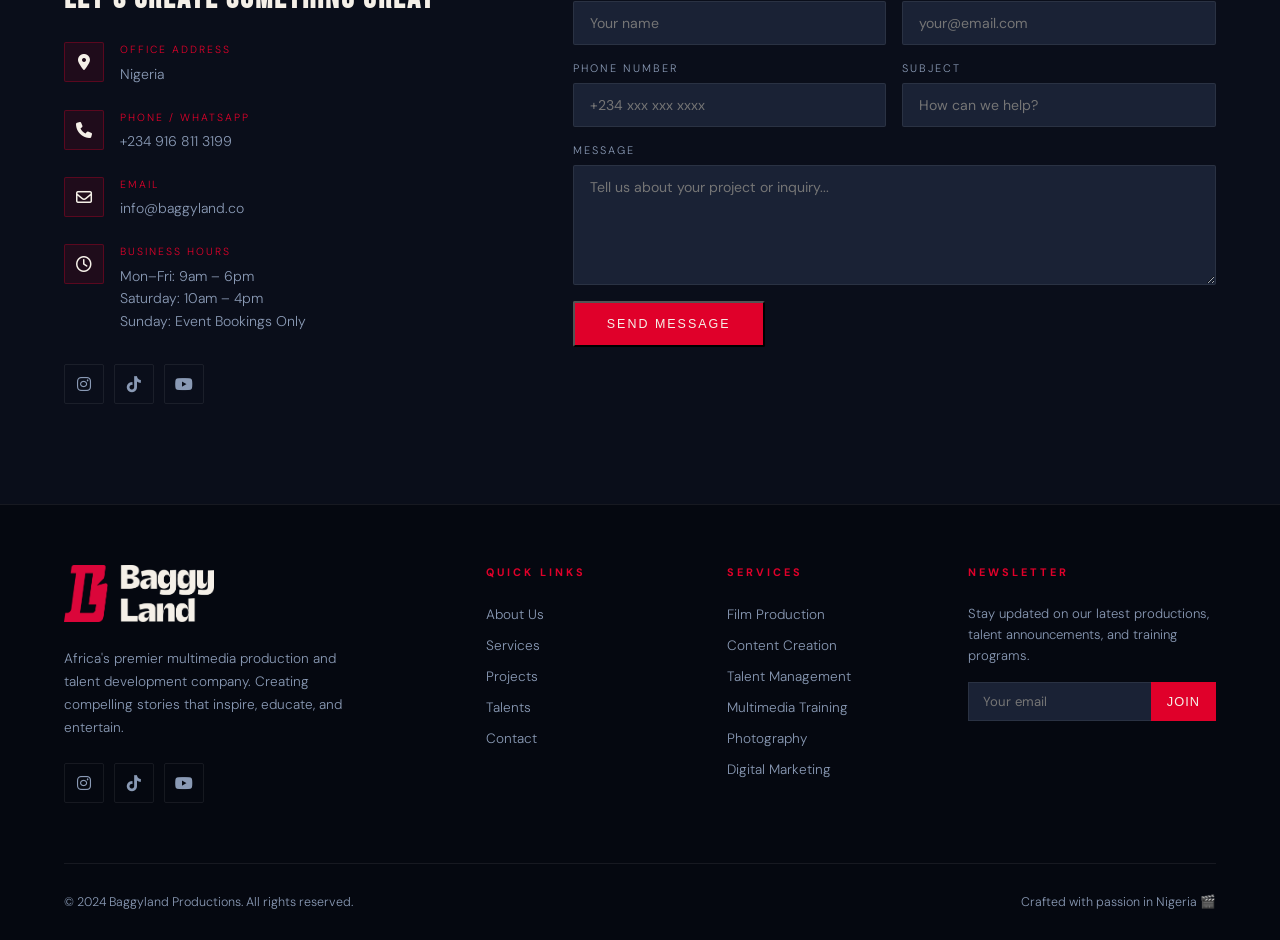
==== commit 28a88732: "Updated about images" ====
--- a/index.html
+++ b/index.html
@@ -75,7 +75,7 @@
       <div class="about-card about-banner-two">
         <div class="about-card-inner">
           <span class="about-stat-num">50+</span>
-          <span class="about-stat-label">Productions Completed</span>
+          <span class="about-stat-label">Productions</span>
         </div>
       </div>
     </div>
--- a/css/style.css
+++ b/css/style.css
@@ -84,13 +84,14 @@
     position: absolute;
     right: 50px;
     top: 50px;
-    width: 30%;
+    width: 40%;
   }
 
   @media (max-width: 992px) {
     .hero-img {
       right: 0px;
       top: 170px;
+      width: 80%;
     }
 
     .hero-sub {
@@ -105,12 +106,12 @@
   }
 
   .about-banner-one {
+    background: url(../img/new\ \ inside\ page.jpg.jpeg) no-repeat center !important;
+    background-size: cover !important;
+  }
+
+  .about-banner-two {
     background: url(../img/about-banner.jpg.jpeg) no-repeat center !important;
-    background-size: cover !important;
-  }
-
-  .about-banner-two {
-    background: url(../img/about-banner-two.jpg.jpeg) no-repeat center !important;
     background-size: cover !important;
   }
 
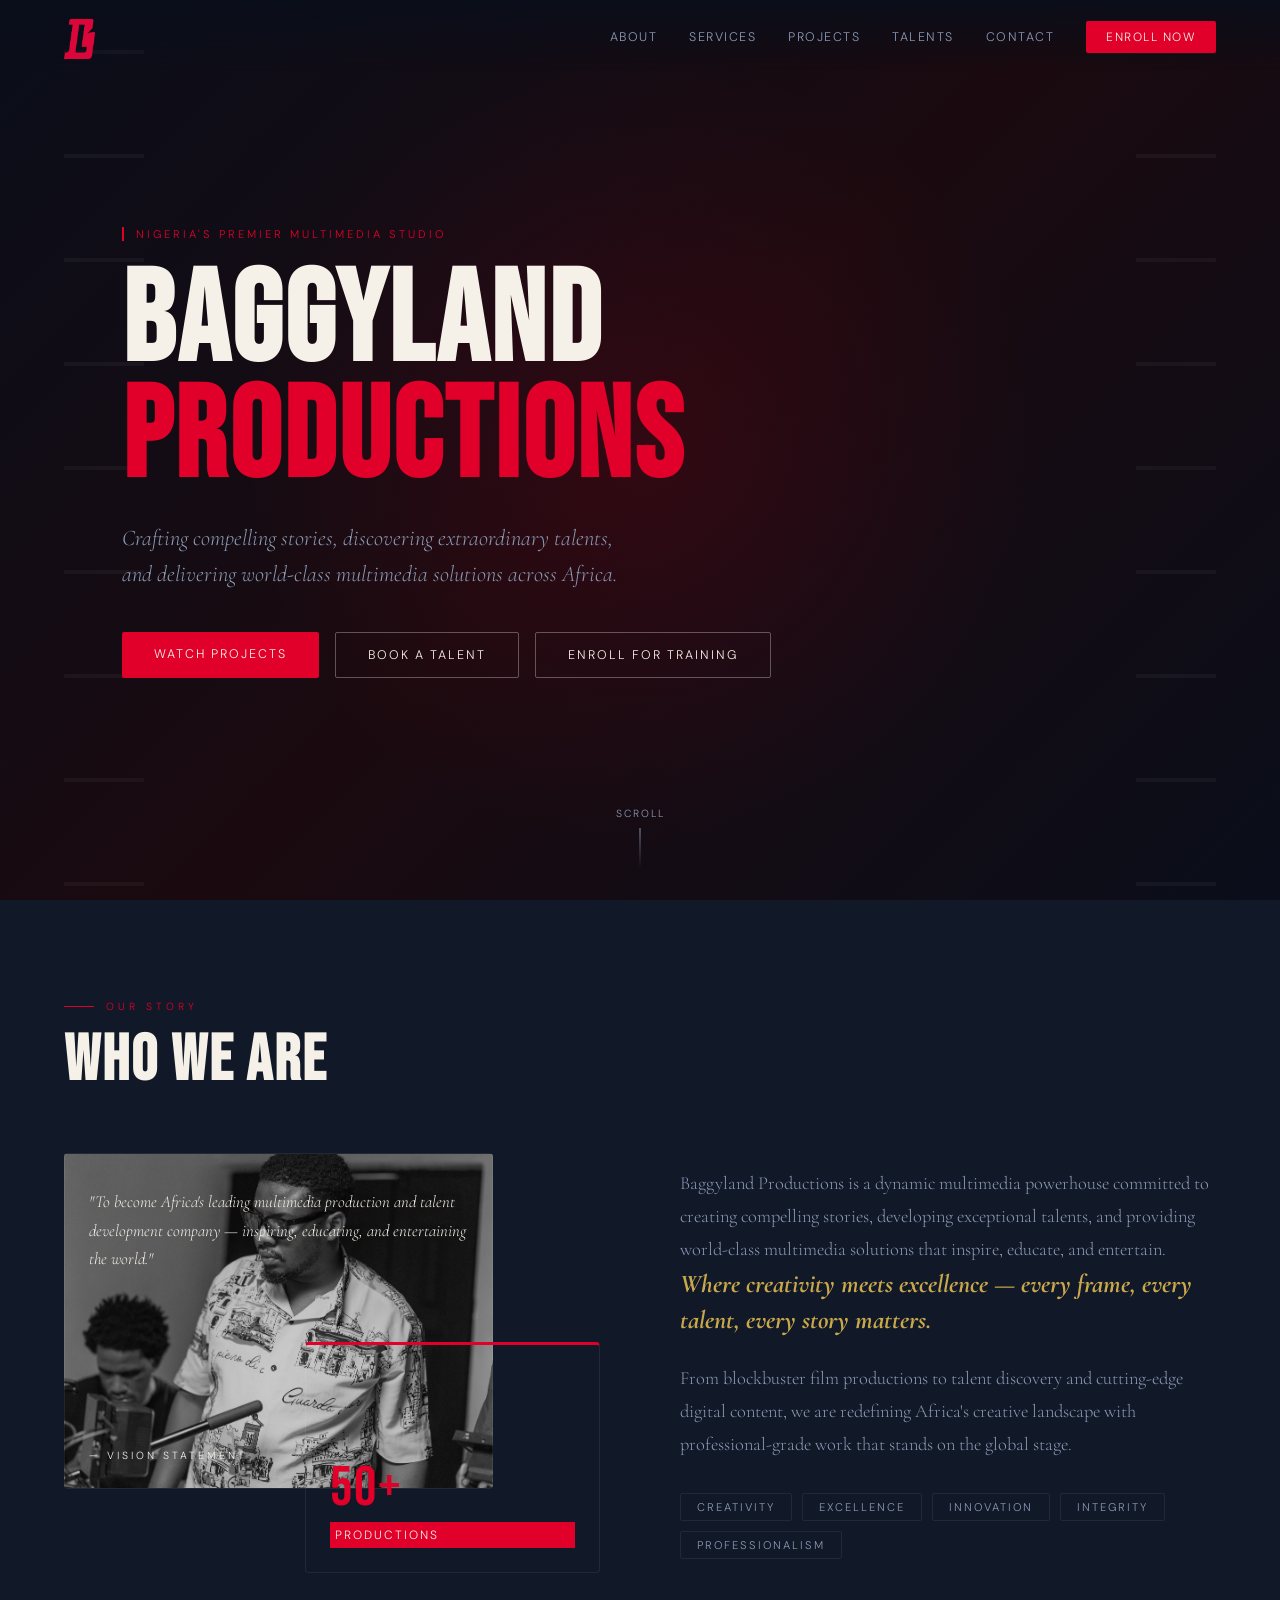
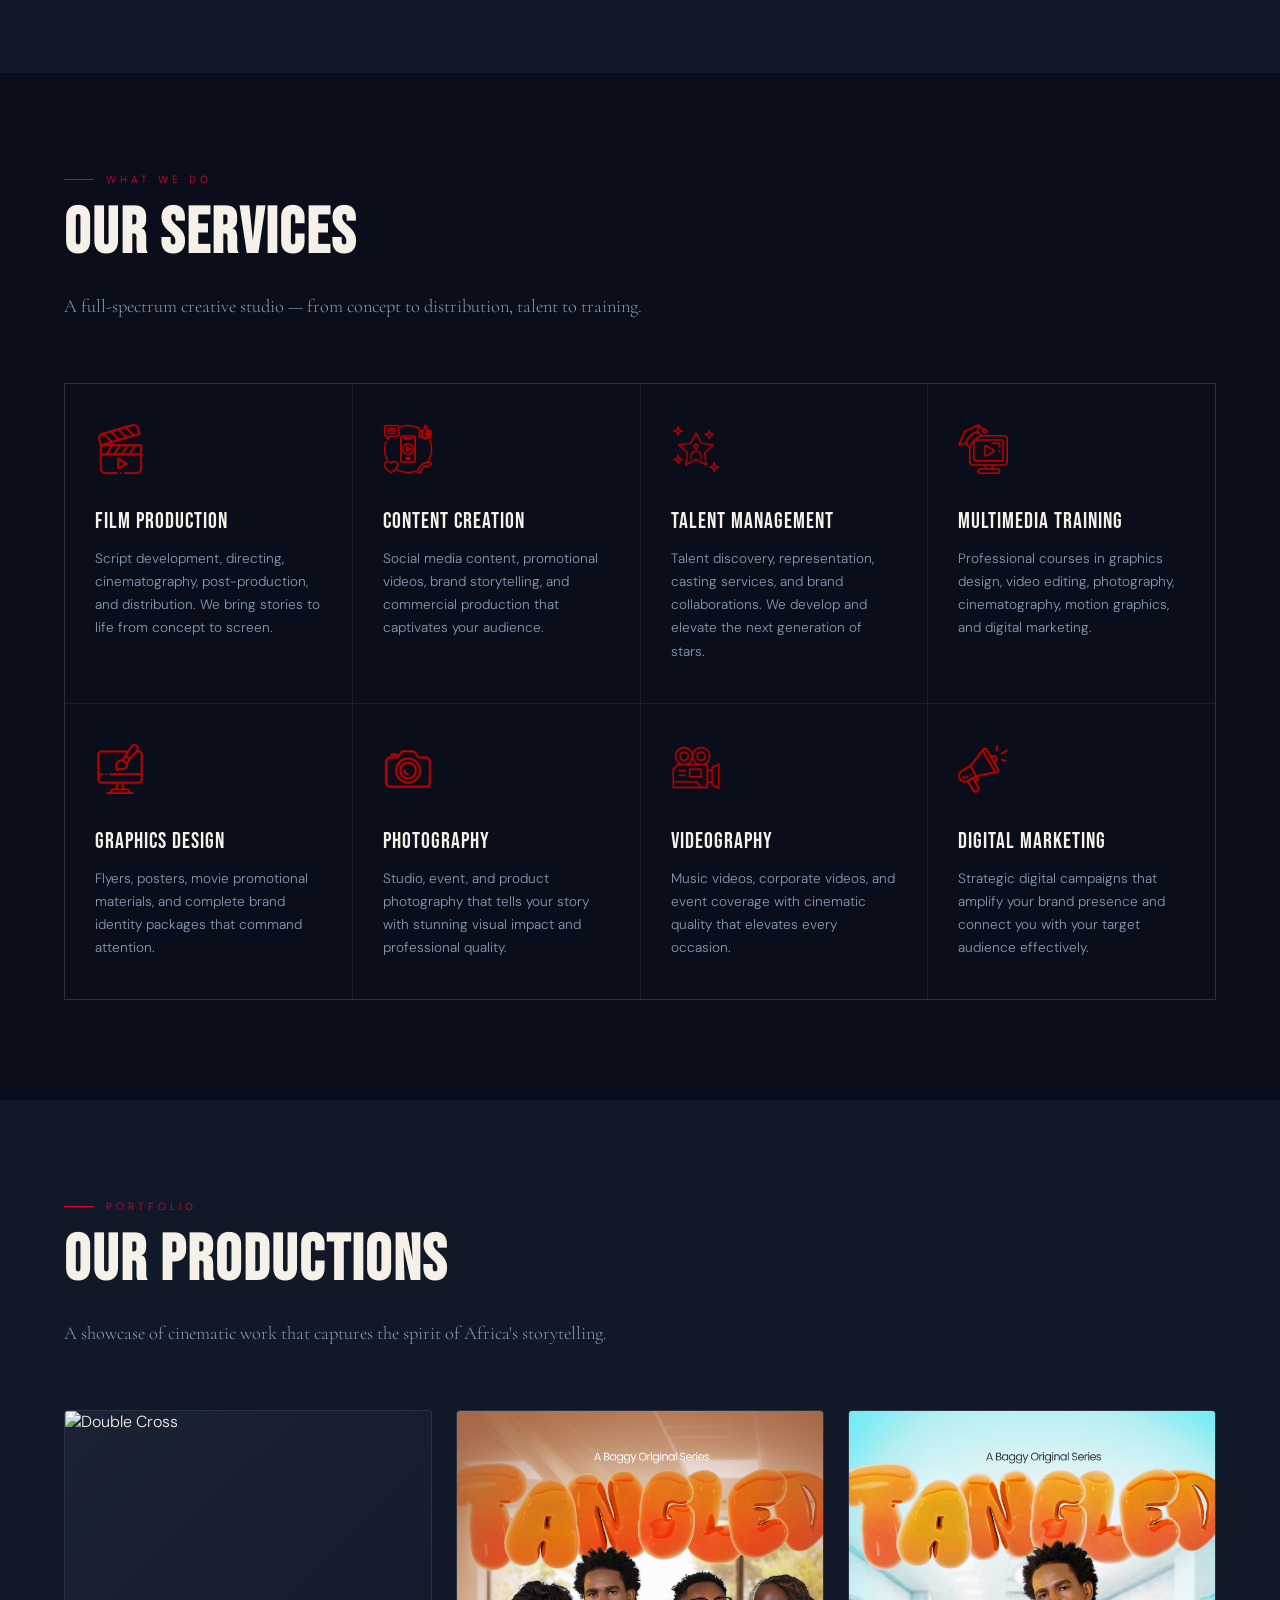
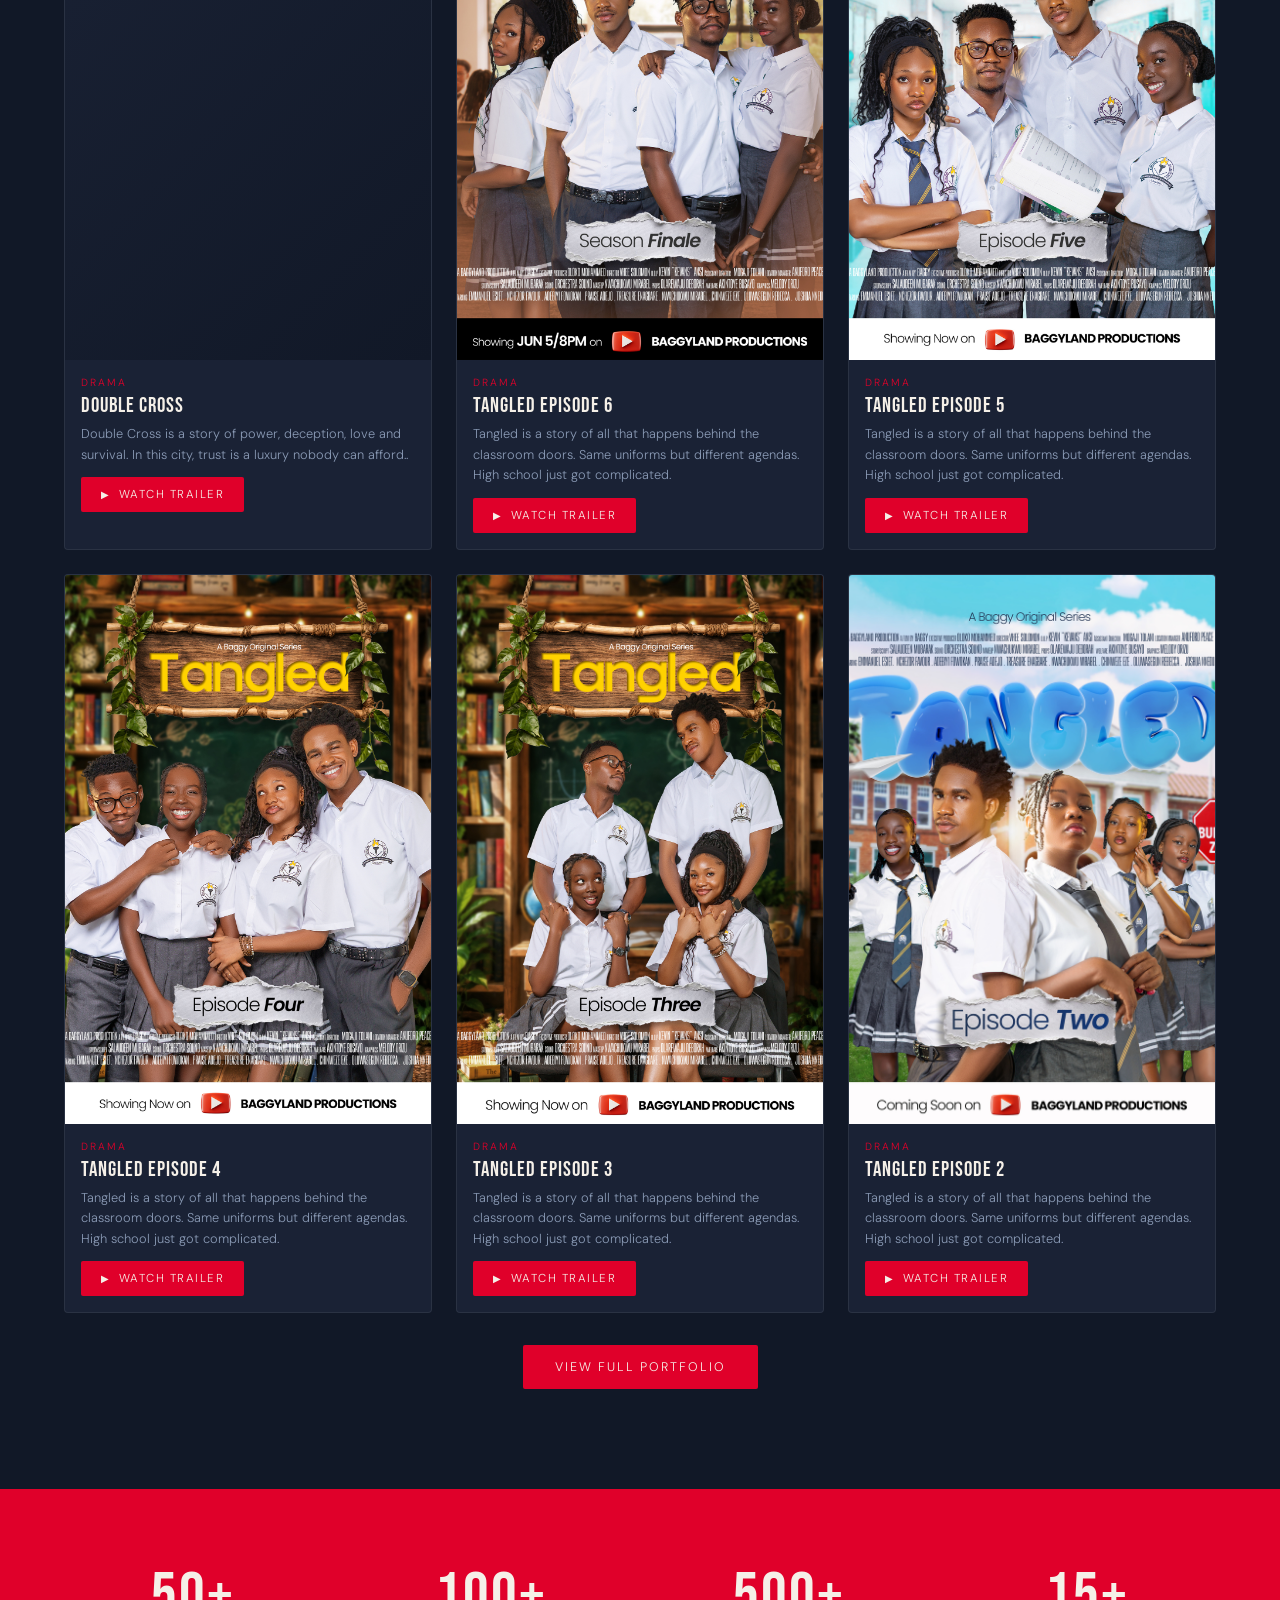
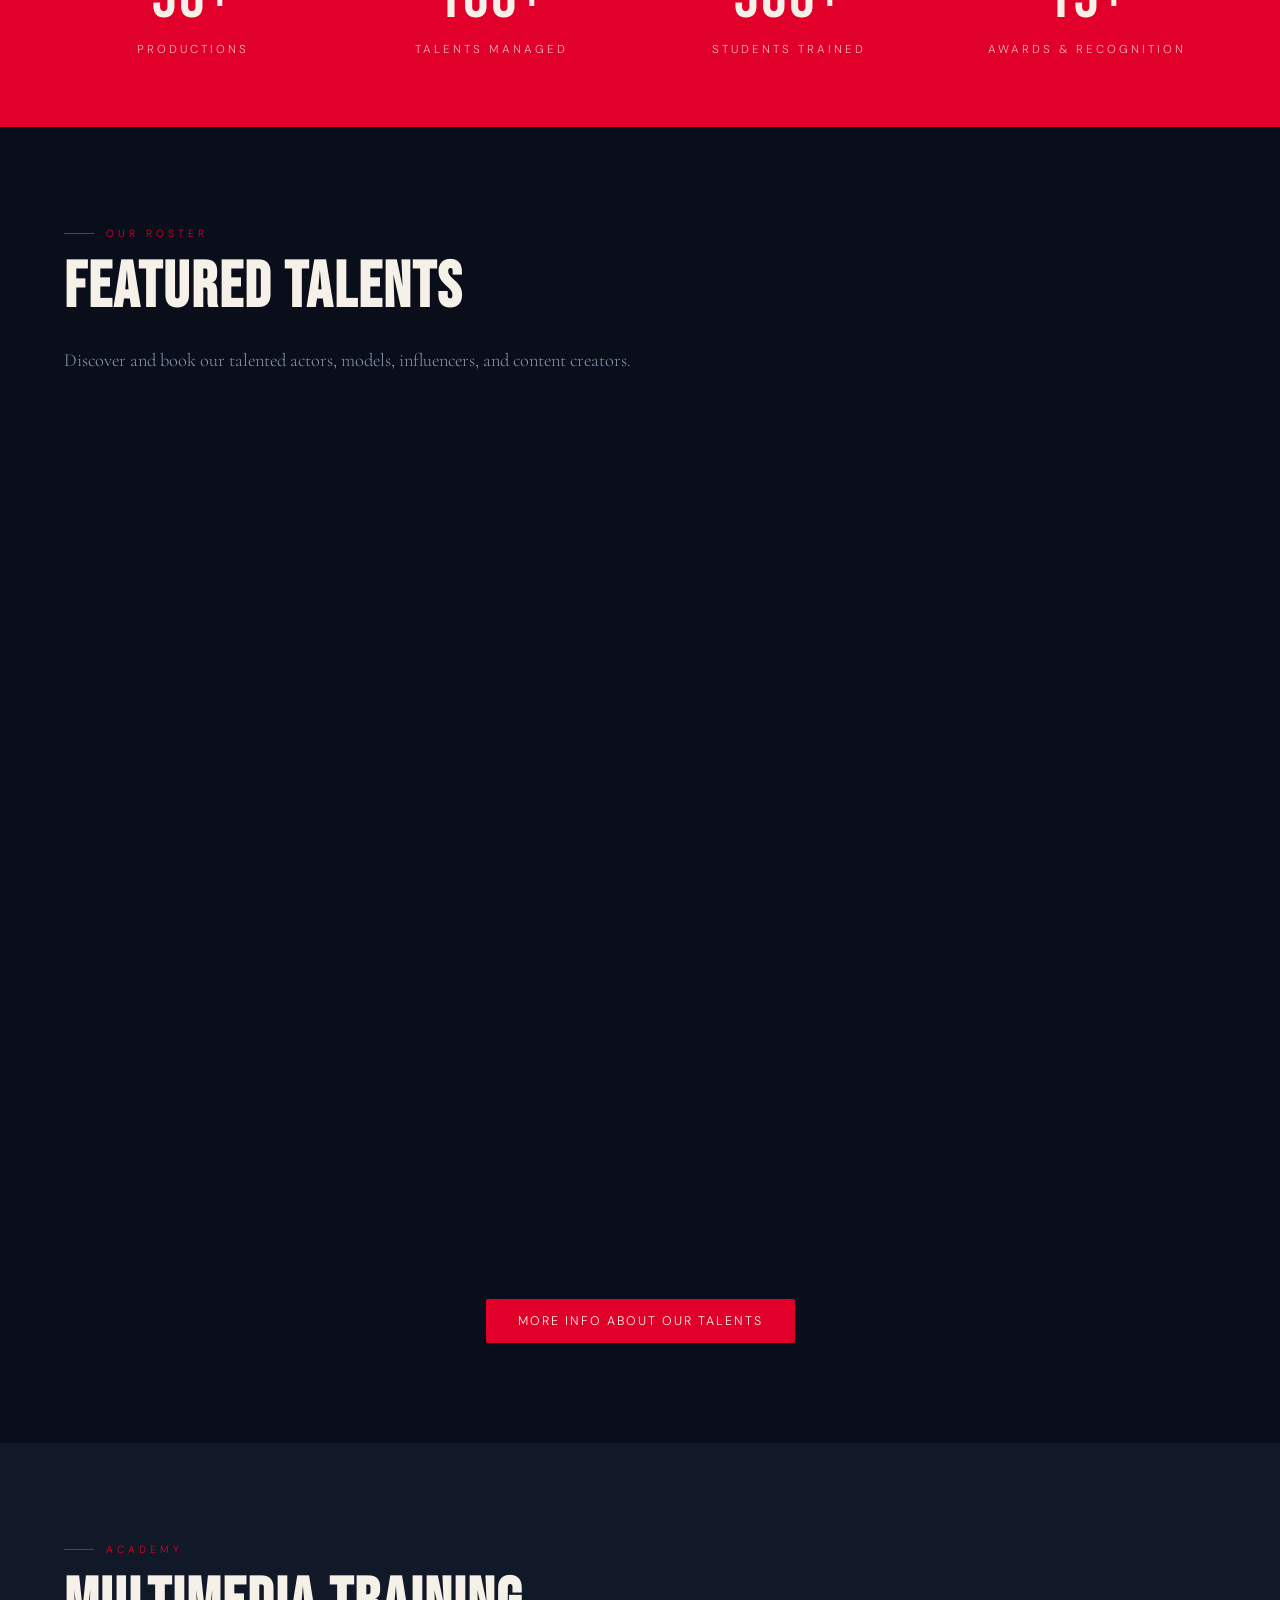
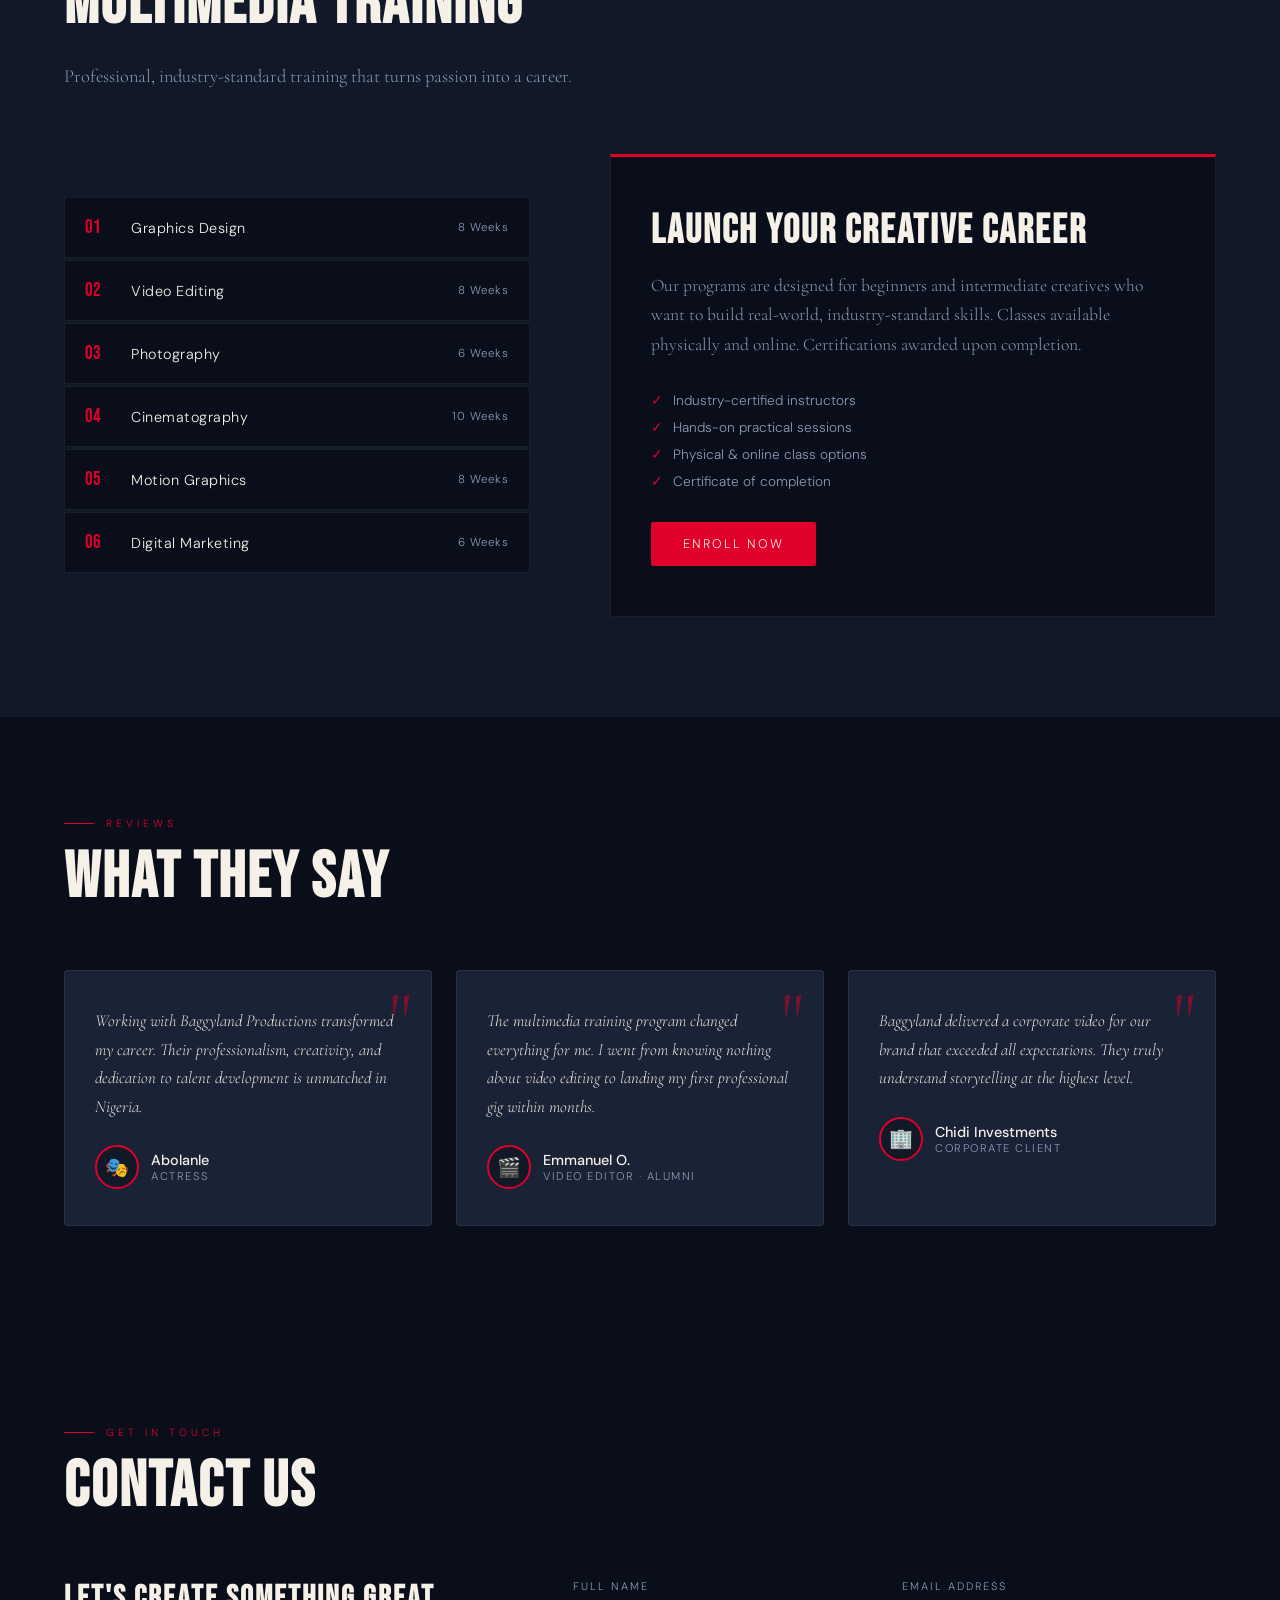
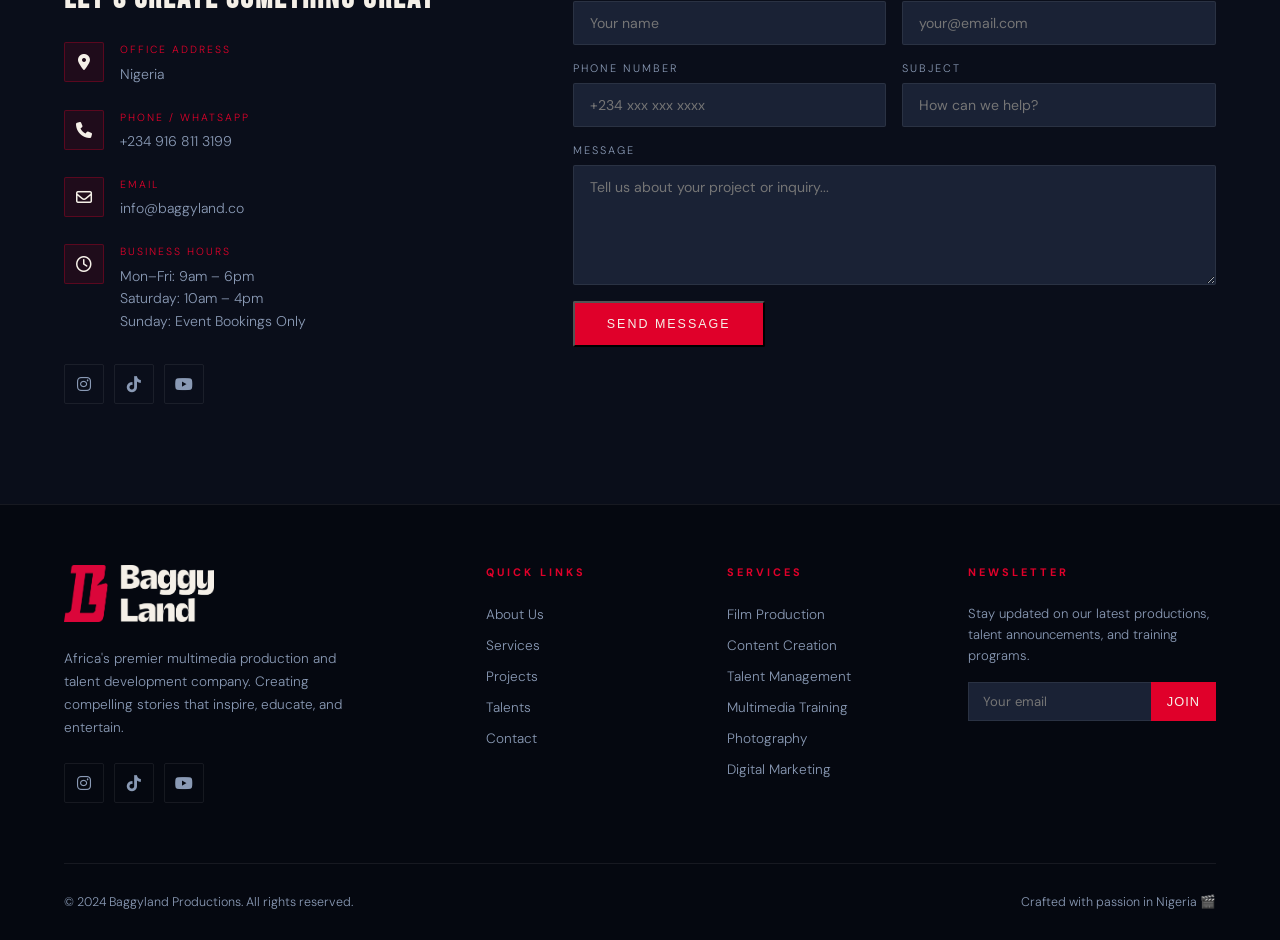
==== commit 824ebc1f: "make phone and email clickable" ====
--- a/index.html
+++ b/index.html
@@ -639,14 +639,14 @@
         <div class="contact-icon"><span class="fas fa-phone"></span></div>
         <div class="contact-item-text">
           <div class="contact-item-label">Phone / WhatsApp</div>
-          +234 916 811 3199
+          <a href="tel:2349168113199">+234 916 811 3199</a>
         </div>
       </div>
       <div class="contact-item">
         <div class="contact-icon"><span class="far fa-envelope"></span></div>
         <div class="contact-item-text">
           <div class="contact-item-label">Email</div>
-          info@baggyland.co
+          <a href="mailto:info@baggyland.co">info@baggyland.co</a>
         </div>
       </div>
       <div class="contact-item">
--- a/css/style.css
+++ b/css/style.css
@@ -594,6 +594,7 @@
   }
   .contact-item-text { font-size: 0.88rem; line-height: 1.6; color: var(--text-muted); }
   .contact-item-label { font-size: 0.65rem; letter-spacing: 2px; text-transform: uppercase; color: var(--red); margin-bottom: 4px; }
+  .contact-item-text a { color: var(--text-muted); text-decoration: none;}
 
   .social-links { display: flex; gap: 10px; margin-top: 2rem; }
   .social-btn {
